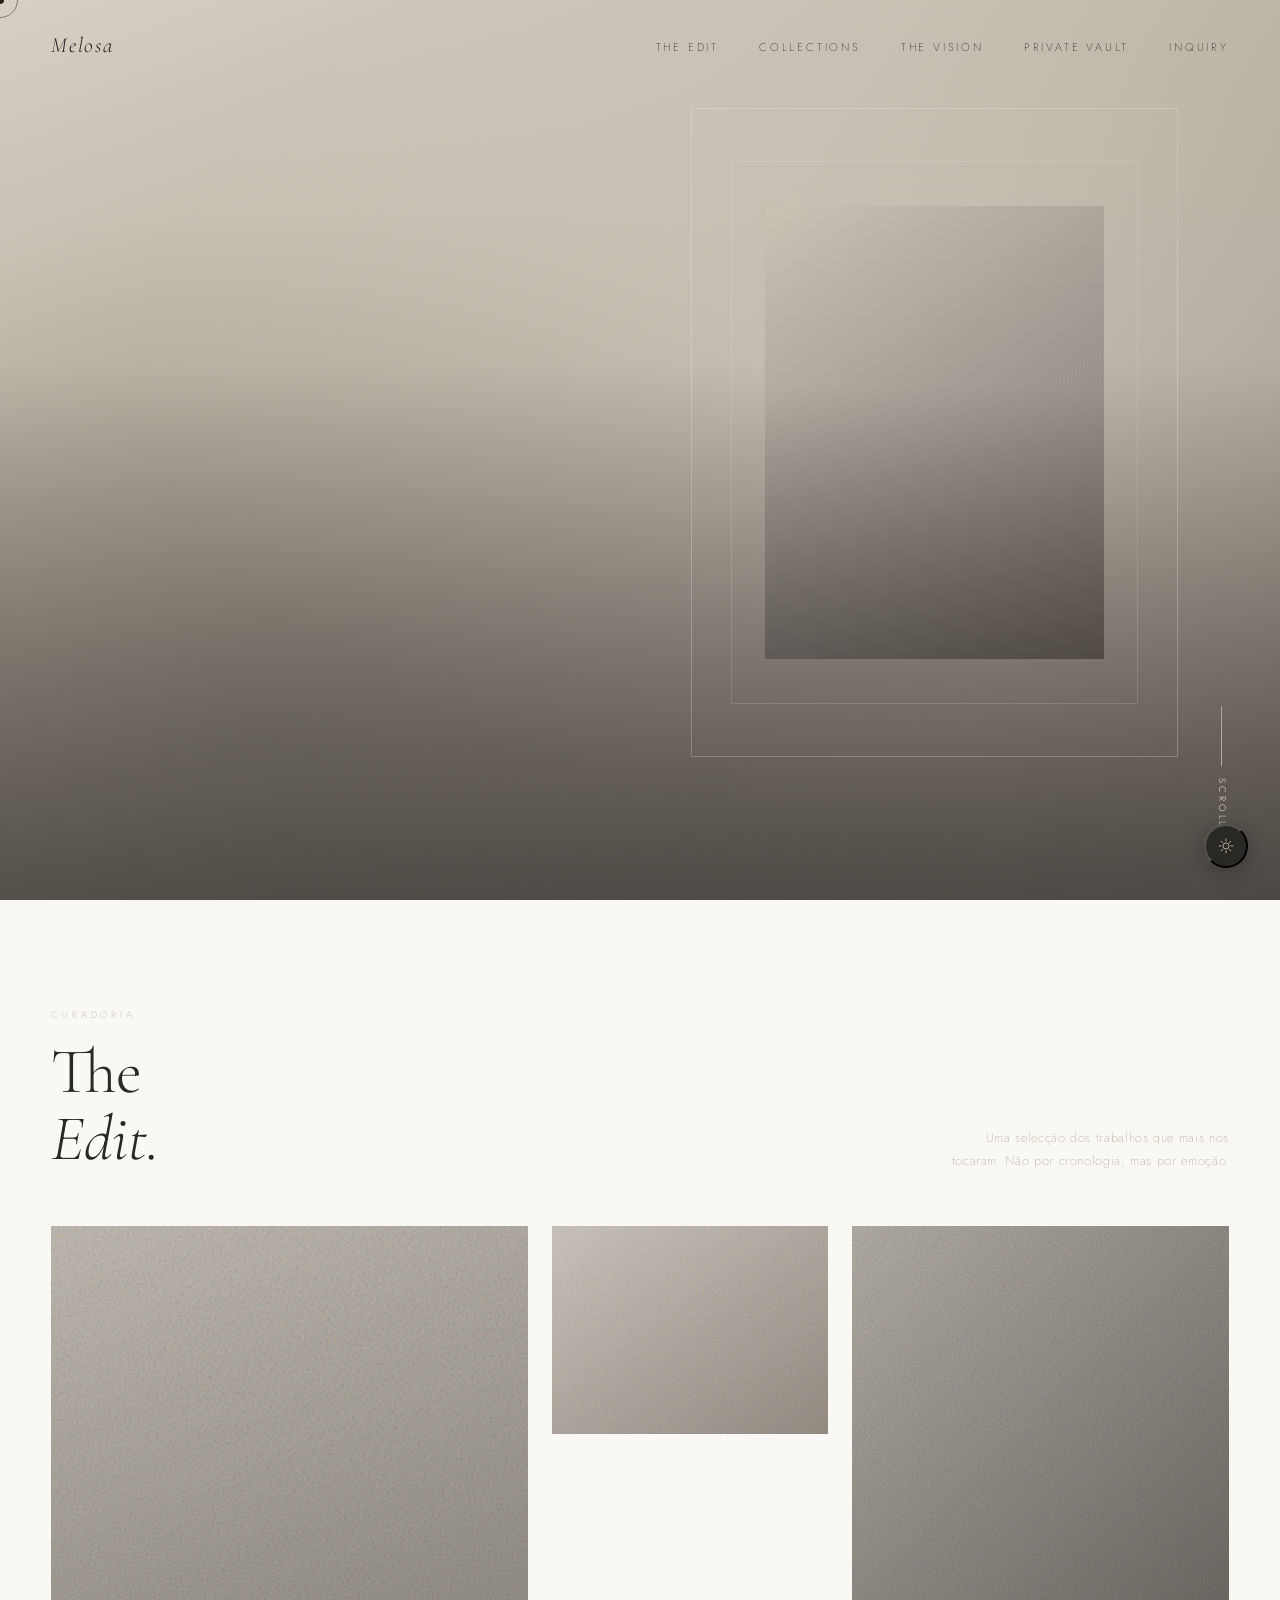
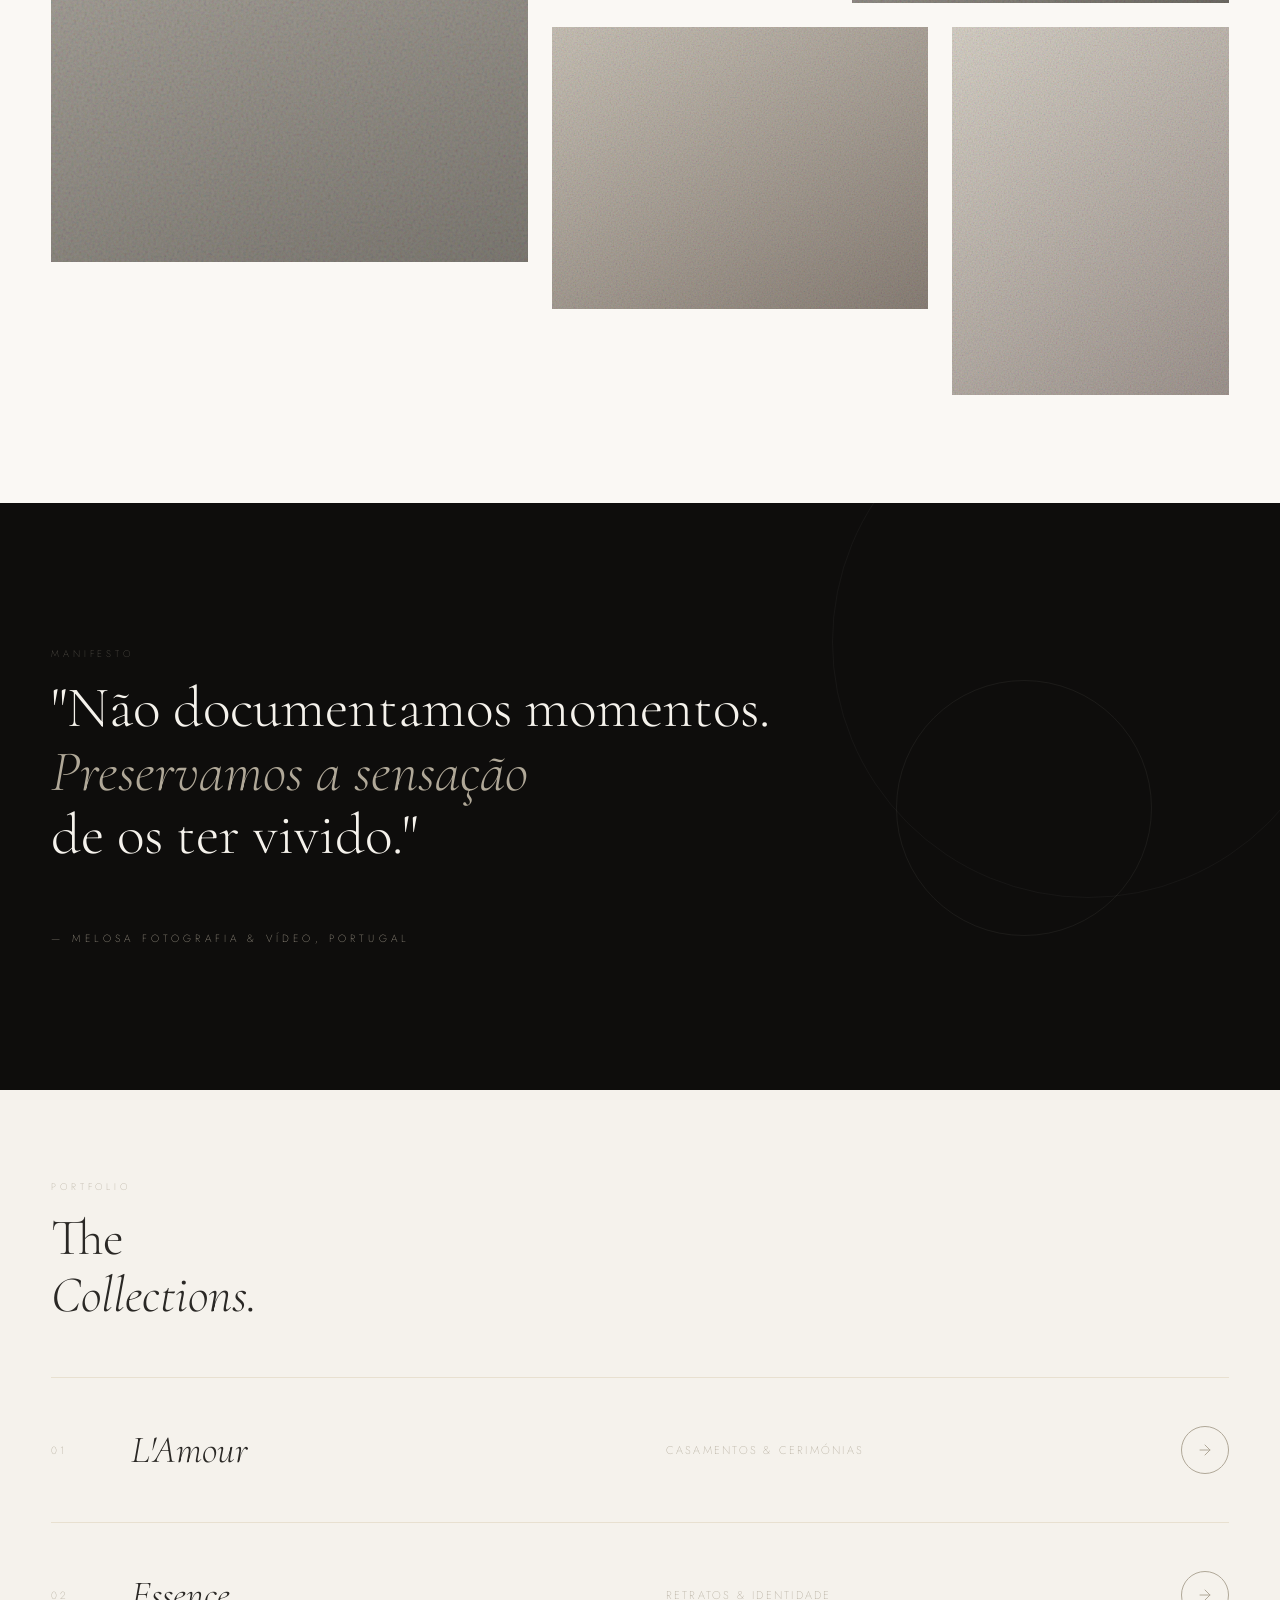
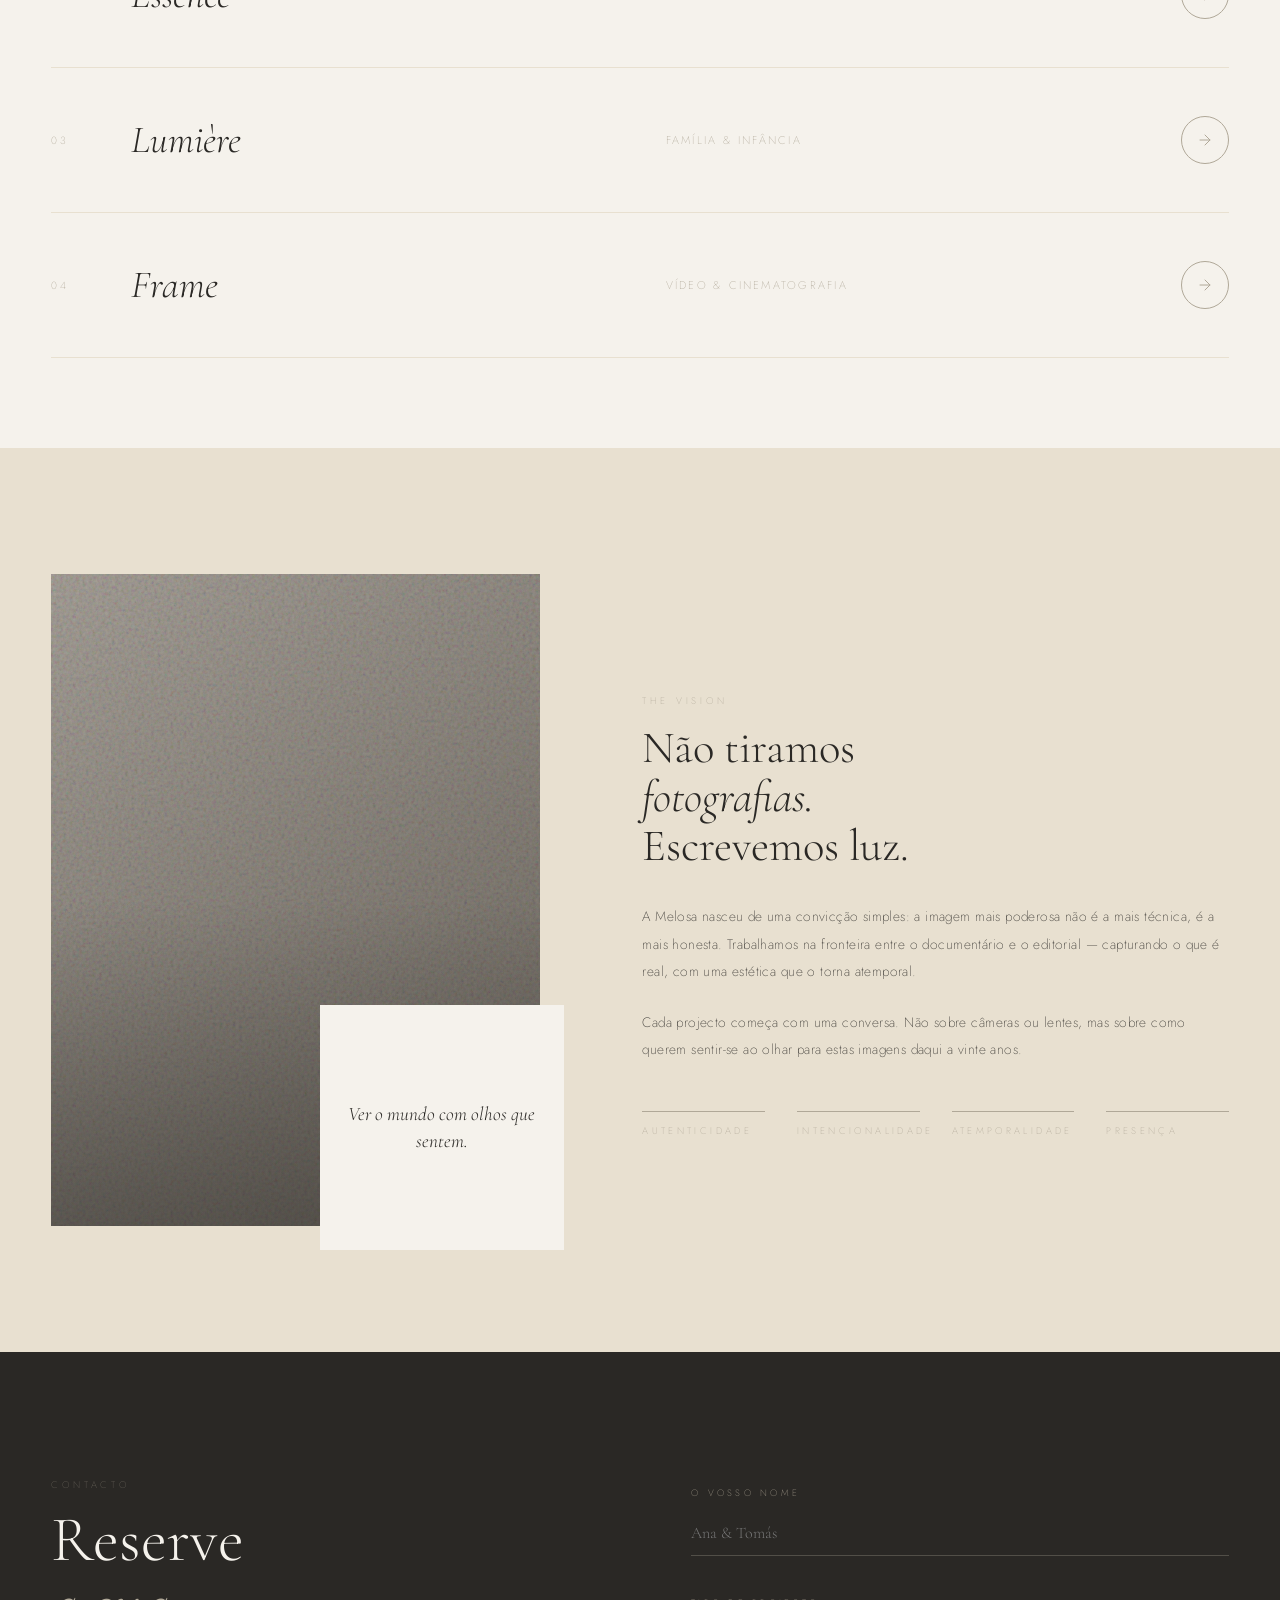
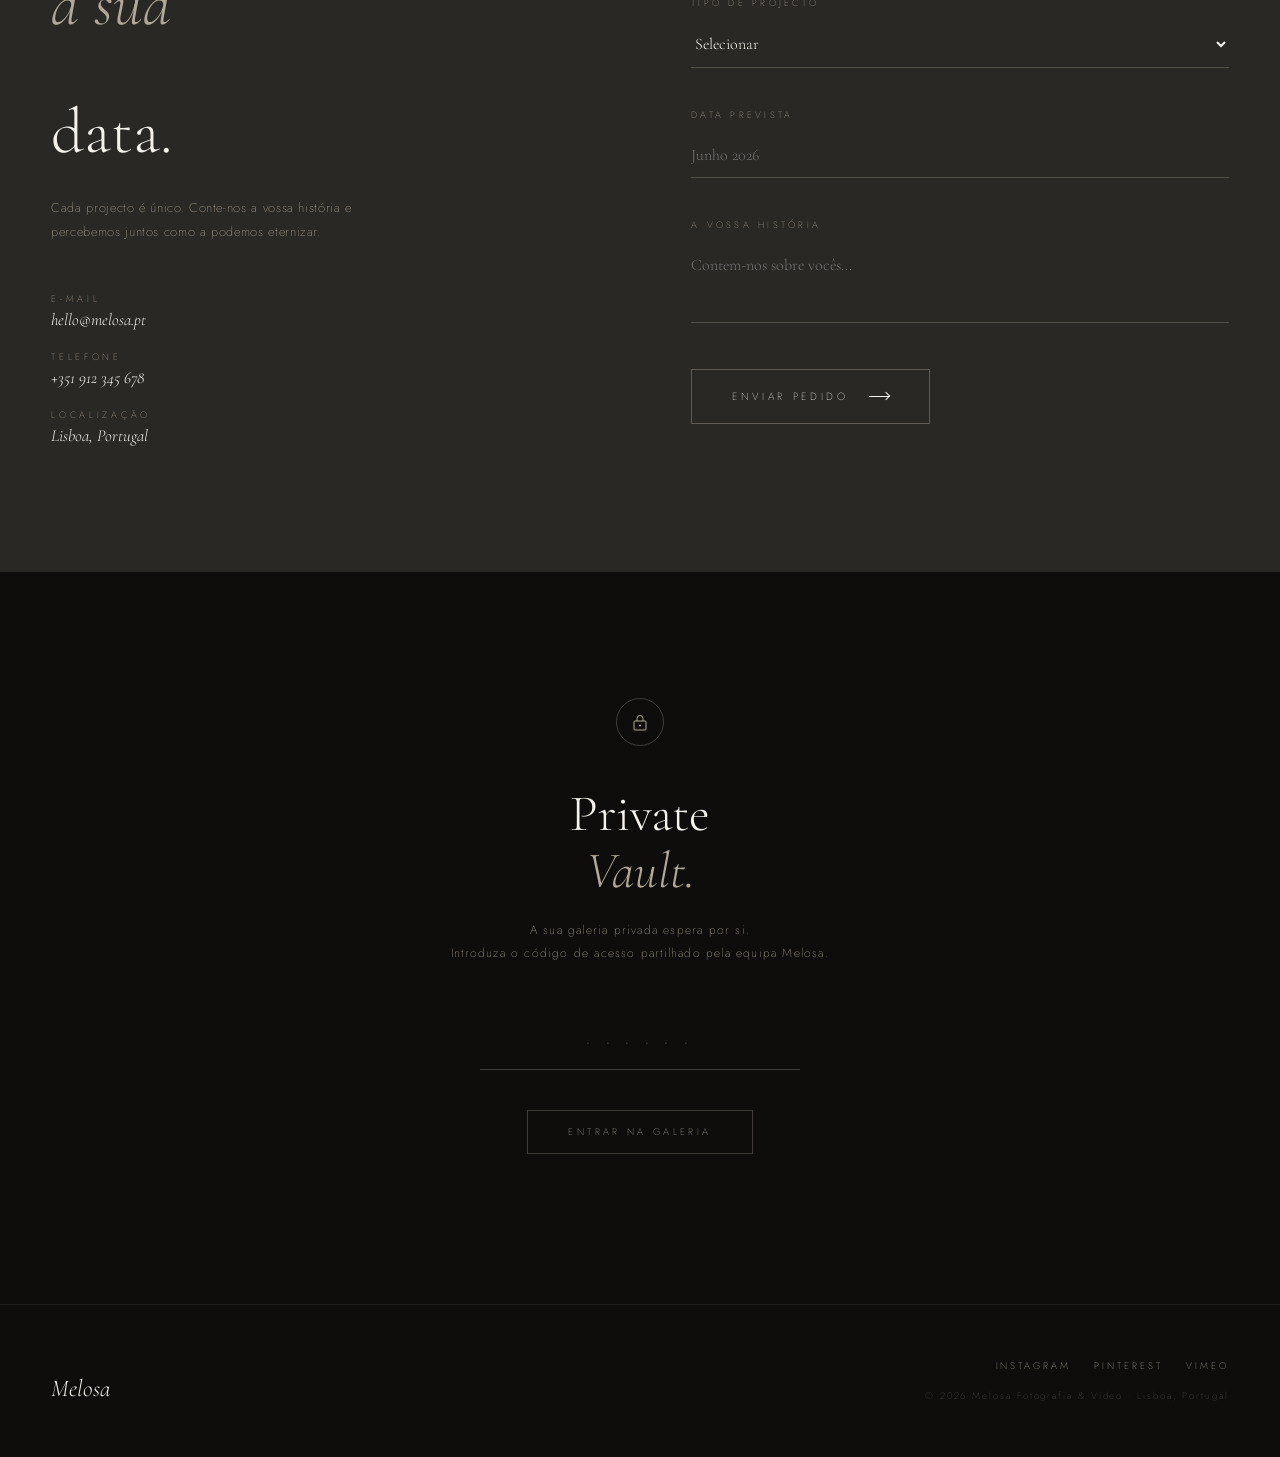
==== index.html @ 32e2341c "Add files via upload" ====
<!DOCTYPE html>
<html lang="pt">
<head>
<meta charset="UTF-8">
<meta name="viewport" content="width=device-width, initial-scale=1.0">
<title>Melosa — Fotografia & Vídeo</title>
<meta name="description" content="Melosa — Fotografia e vídeo de autor. Editorial, casamentos e retratos de luxo em Portugal.">
<link rel="preconnect" href="https://fonts.googleapis.com">
<link rel="preconnect" href="https://fonts.gstatic.com" crossorigin>
<link href="https://fonts.googleapis.com/css2?family=Cormorant+Garamond:ital,wght@0,300;0,400;1,300;1,400&family=Jost:wght@200;300;400&display=swap" rel="stylesheet">
<style>
  :root {
    --bone: #f5f2ec;
    --sand: #e8e0d0;
    --stone: #b0a898;
    --charcoal: #2a2825;
    --deep: #0e0d0c;
    --warm-white: #faf8f4;
    --serif: 'Cormorant Garamond', Georgia, serif;
    --sans: 'Jost', sans-serif;
    --transition: 0.85s cubic-bezier(0.16, 1, 0.3, 1);
  }

  *, *::before, *::after { box-sizing: border-box; margin: 0; padding: 0; }

  html { scroll-behavior: smooth; font-size: 16px; }

  body {
    background: var(--bone);
    color: var(--charcoal);
    font-family: var(--sans);
    font-weight: 300;
    overflow-x: hidden;
    cursor: none;
  }

  /* CUSTOM CURSOR */
  .cursor {
    width: 8px; height: 8px;
    background: var(--charcoal);
    border-radius: 50%;
    position: fixed; top: 0; left: 0;
    pointer-events: none; z-index: 9999;
    transform: translate(-50%, -50%);
    transition: transform 0.1s, width 0.4s, height 0.4s, background 0.3s;
    mix-blend-mode: multiply;
  }
  .cursor-ring {
    width: 36px; height: 36px;
    border: 1px solid var(--charcoal);
    border-radius: 50%;
    position: fixed; top: 0; left: 0;
    pointer-events: none; z-index: 9998;
    transform: translate(-50%, -50%);
    transition: transform 0.35s cubic-bezier(0.16,1,0.3,1), width 0.4s, height 0.4s, opacity 0.3s;
    opacity: 0.5;
  }
  .cursor.expanded { width: 16px; height: 16px; }
  .cursor-ring.expanded { width: 60px; height: 60px; opacity: 0.2; }

  /* NAV */
  nav {
    position: fixed; top: 0; left: 0; right: 0; z-index: 100;
    display: flex; justify-content: space-between; align-items: center;
    padding: 2rem 4vw;
    mix-blend-mode: multiply;
  }
  .nav-logo {
    font-family: var(--serif);
    font-size: 1.35rem;
    font-weight: 300;
    letter-spacing: 0.08em;
    color: var(--charcoal);
    text-decoration: none;
  }
  .nav-logo span { font-style: italic; }
  .nav-links {
    display: flex; gap: 2.5rem; list-style: none;
  }
  .nav-links a {
    font-family: var(--sans);
    font-size: 0.7rem;
    font-weight: 200;
    letter-spacing: 0.25em;
    text-transform: uppercase;
    color: var(--charcoal);
    text-decoration: none;
    position: relative;
    transition: opacity 0.3s;
  }
  .nav-links a::after {
    content: '';
    position: absolute; bottom: -3px; left: 0;
    width: 0; height: 1px;
    background: var(--charcoal);
    transition: width 0.4s var(--transition);
  }
  .nav-links a:hover::after { width: 100%; }
  .nav-hamburger {
    display: none; flex-direction: column; gap: 5px; cursor: none; background: none; border: none;
  }
  .nav-hamburger span { display: block; width: 24px; height: 1px; background: var(--charcoal); transition: 0.3s; }

  /* HERO */
  #home {
    height: 100vh; width: 100%;
    display: flex; align-items: flex-end;
    padding: 0 4vw 8vh;
    position: relative; overflow: hidden;
  }
  .hero-bg {
    position: absolute; inset: 0;
    background: linear-gradient(160deg, #d6cfc4 0%, #b8b0a2 40%, #8a8278 100%);
    z-index: 0;
  }
  .hero-bg::before {
    content: '';
    position: absolute; inset: 0;
    background-image:
      radial-gradient(ellipse at 70% 40%, rgba(245,242,236,0.3) 0%, transparent 60%),
      radial-gradient(ellipse at 20% 80%, rgba(42,40,37,0.15) 0%, transparent 50%);
  }
  .hero-overlay {
    position: absolute; inset: 0;
    background: linear-gradient(to top, rgba(14,13,12,0.5) 0%, transparent 60%);
    z-index: 1;
  }
  /* Geometric art element */
  .hero-art {
    position: absolute;
    top: 12%; right: 8%;
    width: 38vw; max-width: 520px;
    aspect-ratio: 3/4;
    border: 1px solid rgba(245,242,236,0.25);
    z-index: 1;
  }
  .hero-art::before {
    content: '';
    position: absolute;
    top: 8%; left: 8%; right: 8%; bottom: 8%;
    border: 1px solid rgba(245,242,236,0.15);
  }
  .hero-art-inner {
    position: absolute;
    inset: 15%;
    background: linear-gradient(145deg, #c9c1b4 0%, #a09890 50%, #7a7268 100%);
    overflow: hidden;
  }
  .hero-art-inner::after {
    content: '';
    position: absolute; inset: 0;
    background: linear-gradient(to bottom, transparent 40%, rgba(14,13,12,0.4) 100%);
  }
  /* Simulated photo texture */
  .hero-photo-sim {
    position: absolute; inset: 0;
    background-image:
      repeating-linear-gradient(0deg, transparent, transparent 2px, rgba(255,255,255,0.02) 2px, rgba(255,255,255,0.02) 4px),
      repeating-linear-gradient(90deg, transparent, transparent 2px, rgba(255,255,255,0.01) 2px, rgba(255,255,255,0.01) 4px);
    mix-blend-mode: overlay;
  }
  .hero-content {
    position: relative; z-index: 2;
    max-width: 55%;
  }
  .hero-eyebrow {
    font-family: var(--sans);
    font-size: 0.65rem;
    font-weight: 200;
    letter-spacing: 0.35em;
    text-transform: uppercase;
    color: var(--sand);
    margin-bottom: 1.5rem;
    opacity: 0;
    animation: fadeUp 1.2s var(--transition) 0.3s forwards;
  }
  .hero-title {
    font-family: var(--serif);
    font-size: clamp(3.5rem, 7vw, 8rem);
    font-weight: 300;
    line-height: 0.95;
    color: var(--bone);
    margin-bottom: 2rem;
    opacity: 0;
    animation: fadeUp 1.4s var(--transition) 0.5s forwards;
  }
  .hero-title em { font-style: italic; display: block; }
  .hero-sub {
    font-family: var(--sans);
    font-size: 0.75rem;
    font-weight: 200;
    letter-spacing: 0.2em;
    color: var(--stone);
    text-transform: uppercase;
    opacity: 0;
    animation: fadeUp 1.2s var(--transition) 0.8s forwards;
  }
  .hero-scroll {
    position: absolute; bottom: 8vh; right: 4vw; z-index: 2;
    display: flex; flex-direction: column; align-items: center; gap: 0.75rem;
    opacity: 0; animation: fadeIn 1s ease 1.5s forwards;
  }
  .hero-scroll span {
    font-family: var(--sans); font-size: 0.6rem;
    letter-spacing: 0.3em; text-transform: uppercase;
    color: var(--sand); writing-mode: vertical-rl;
  }
  .scroll-line {
    width: 1px; height: 60px; background: var(--stone);
    animation: scrollLine 2s ease-in-out infinite;
  }
  @keyframes scrollLine {
    0%,100%{transform:scaleY(1);transform-origin:top}
    50%{transform:scaleY(0.3);transform-origin:top}
  }

  /* SECTION COMMONS */
  section { padding: 10vh 4vw; }
  .section-label {
    font-family: var(--sans); font-size: 0.6rem;
    font-weight: 200; letter-spacing: 0.4em;
    text-transform: uppercase; color: var(--stone);
    margin-bottom: 1rem;
  }

  /* THE EDIT */
  #edit { background: var(--warm-white); padding: 12vh 4vw; }
  .edit-header {
    display: flex; justify-content: space-between; align-items: flex-end;
    margin-bottom: 6vh;
  }
  .edit-title {
    font-family: var(--serif); font-size: clamp(2.5rem, 5vw, 5rem);
    font-weight: 300; line-height: 1.05; color: var(--charcoal);
  }
  .edit-title em { font-style: italic; }
  .edit-desc {
    max-width: 280px;
    font-size: 0.8rem; line-height: 1.8; color: var(--stone);
    text-align: right; font-weight: 200; letter-spacing: 0.05em;
  }
  .edit-grid {
    display: grid;
    grid-template-columns: repeat(12, 1fr);
    grid-template-rows: auto;
    gap: 1.5rem;
  }
  .edit-item {
    position: relative; overflow: hidden;
    background: var(--sand);
  }
  .edit-item:nth-child(1) { grid-column: 1/6; grid-row: 1/3; aspect-ratio: 3/4; }
  .edit-item:nth-child(2) { grid-column: 6/9; grid-row: 1/2; aspect-ratio: 4/3; }
  .edit-item:nth-child(3) { grid-column: 9/13; grid-row: 1/2; aspect-ratio: 1/1; }
  .edit-item:nth-child(4) { grid-column: 6/10; grid-row: 2/3; aspect-ratio: 4/3; }
  .edit-item:nth-child(5) { grid-column: 10/13; grid-row: 2/3; aspect-ratio: 3/4; }

  .edit-item-inner {
    position: absolute; inset: 0;
    transition: transform 0.9s var(--transition);
  }
  .edit-item:hover .edit-item-inner { transform: scale(1.04); }
  .edit-item-bg {
    position: absolute; inset: 0;
  }
  .edit-item:nth-child(1) .edit-item-bg { background: linear-gradient(160deg, #c4beb5 0%, #7e7a73 100%); }
  .edit-item:nth-child(2) .edit-item-bg { background: linear-gradient(145deg, #d1cbc2 0%, #9a9188 100%); }
  .edit-item:nth-child(3) .edit-item-bg { background: linear-gradient(135deg, #b5b0a8 0%, #6e6b64 100%); }
  .edit-item:nth-child(4) .edit-item-bg { background: linear-gradient(150deg, #cac3b8 0%, #8b8178 100%); }
  .edit-item:nth-child(5) .edit-item-bg { background: linear-gradient(140deg, #d8d2c8 0%, #a09690 100%); }
  .edit-item-grain {
    position: absolute; inset: 0; opacity: 0.4;
    background-image: url("data:image/svg+xml,%3Csvg viewBox='0 0 200 200' xmlns='http://www.w3.org/2000/svg'%3E%3Cfilter id='n'%3E%3CfeTurbulence type='fractalNoise' baseFrequency='0.9' numOctaves='4' stitchTiles='stitch'/%3E%3C/filter%3E%3Crect width='100%25' height='100%25' filter='url(%23n)' opacity='1'/%3E%3C/svg%3E");
    mix-blend-mode: multiply;
  }
  .edit-item-overlay {
    position: absolute; inset: 0;
    background: linear-gradient(to top, rgba(14,13,12,0.5) 0%, transparent 50%);
    opacity: 0; transition: opacity 0.5s;
  }
  .edit-item:hover .edit-item-overlay { opacity: 1; }
  .edit-item-info {
    position: absolute; bottom: 1.5rem; left: 1.5rem; right: 1.5rem;
    opacity: 0; transform: translateY(10px);
    transition: opacity 0.4s, transform 0.5s var(--transition);
  }
  .edit-item:hover .edit-item-info { opacity: 1; transform: translateY(0); }
  .edit-item-info h3 {
    font-family: var(--serif); font-style: italic; font-weight: 300;
    font-size: 1.3rem; color: var(--bone); line-height: 1.2;
  }
  .edit-item-info span {
    font-family: var(--sans); font-size: 0.6rem; font-weight: 200;
    letter-spacing: 0.3em; text-transform: uppercase; color: var(--stone);
  }

  /* MANIFESTO */
  #manifesto {
    background: var(--deep);
    padding: 16vh 4vw;
    position: relative; overflow: hidden;
  }
  .manifesto-deco {
    position: absolute; top: -20%; right: -5%;
    width: 40vw; height: 40vw;
    border-radius: 50%;
    border: 1px solid rgba(245,242,236,0.04);
    pointer-events: none;
  }
  .manifesto-deco:nth-child(2) {
    top: 30%; right: 10%;
    width: 20vw; height: 20vw;
    border-color: rgba(245,242,236,0.06);
  }
  .manifesto-inner { position: relative; z-index: 1; max-width: 960px; }
  .manifesto-quote {
    font-family: var(--serif);
    font-size: clamp(2rem, 4.5vw, 5.5rem);
    font-weight: 300; line-height: 1.1;
    color: var(--bone);
    margin-bottom: 4rem;
  }
  .manifesto-quote em { font-style: italic; color: var(--stone); }
  .manifesto-sig {
    font-family: var(--sans); font-size: 0.65rem;
    font-weight: 200; letter-spacing: 0.4em;
    text-transform: uppercase; color: var(--stone);
  }

  /* COLLECTIONS */
  #portfolio { background: var(--bone); }
  .collections-header { margin-bottom: 6vh; }
  .collections-title {
    font-family: var(--serif); font-size: clamp(2rem, 4vw, 4.5rem);
    font-weight: 300; color: var(--charcoal); line-height: 1.1;
  }
  .collections-title em { font-style: italic; }
  .collections-list {
    display: flex; flex-direction: column; gap: 0;
  }
  .collection-item {
    display: grid; grid-template-columns: 1fr 1fr;
    border-top: 1px solid var(--sand);
    padding: 3rem 0;
    gap: 4vw; align-items: center;
    cursor: none;
    transition: background 0.3s;
  }
  .collection-item:last-child { border-bottom: 1px solid var(--sand); }
  .collection-item:hover { background: rgba(232,224,208,0.3); margin: 0 -4vw; padding-left: 4vw; padding-right: 4vw; }
  .collection-left { display: flex; align-items: center; gap: 3rem; }
  .collection-num {
    font-family: var(--sans); font-size: 0.65rem; font-weight: 200;
    letter-spacing: 0.3em; color: var(--stone);
    min-width: 2rem;
  }
  .collection-name {
    font-family: var(--serif); font-size: clamp(1.8rem, 3vw, 3.5rem);
    font-weight: 300; line-height: 1; color: var(--charcoal);
  }
  .collection-name em { font-style: italic; }
  .collection-right {
    display: flex; justify-content: space-between; align-items: center;
  }
  .collection-sub {
    font-family: var(--sans); font-size: 0.7rem; font-weight: 200;
    letter-spacing: 0.2em; text-transform: uppercase; color: var(--stone);
  }
  .collection-arrow {
    width: 48px; height: 48px;
    border: 1px solid var(--stone); border-radius: 50%;
    display: flex; align-items: center; justify-content: center;
    transition: all 0.4s var(--transition);
    flex-shrink: 0;
  }
  .collection-item:hover .collection-arrow {
    background: var(--charcoal); border-color: var(--charcoal);
  }
  .collection-arrow svg path { transition: stroke 0.3s; }
  .collection-item:hover .collection-arrow svg path { stroke: var(--bone); }

  /* ABOUT */
  #about { background: var(--sand); padding: 14vh 4vw; }
  .about-grid {
    display: grid; grid-template-columns: 1fr 1.2fr;
    gap: 8vw; align-items: center;
  }
  .about-visual {
    position: relative;
  }
  .about-photo {
    aspect-ratio: 3/4;
    background: linear-gradient(145deg, #a8a29a 0%, #6e6860 100%);
    position: relative; overflow: hidden;
  }
  .about-photo-grain {
    position: absolute; inset: 0; opacity: 0.5;
    background-image: url("data:image/svg+xml,%3Csvg viewBox='0 0 200 200' xmlns='http://www.w3.org/2000/svg'%3E%3Cfilter id='n'%3E%3CfeTurbulence type='fractalNoise' baseFrequency='0.75' numOctaves='4' stitchTiles='stitch'/%3E%3C/filter%3E%3Crect width='100%25' height='100%25' filter='url(%23n)' opacity='1'/%3E%3C/svg%3E");
    mix-blend-mode: multiply;
  }
  .about-photo::after {
    content: ''; position: absolute; inset: 0;
    background: linear-gradient(to bottom, transparent 50%, rgba(42,40,37,0.4) 100%);
  }
  .about-photo-label {
    position: absolute; bottom: -1.5rem; right: -1.5rem;
    width: 50%; aspect-ratio: 1/1;
    background: var(--bone);
    display: flex; align-items: center; justify-content: center;
    padding: 1.5rem;
    z-index: 1;
  }
  .about-photo-label p {
    font-family: var(--serif); font-size: 1.2rem; font-style: italic;
    font-weight: 300; color: var(--charcoal); line-height: 1.4;
    text-align: center;
  }
  .about-content { padding-top: 2rem; }
  .about-heading {
    font-family: var(--serif); font-size: clamp(2rem, 3.5vw, 4rem);
    font-weight: 300; line-height: 1.1; color: var(--charcoal);
    margin-bottom: 2rem;
  }
  .about-heading em { font-style: italic; }
  .about-text {
    font-size: 0.85rem; line-height: 2; color: var(--charcoal);
    font-weight: 200; letter-spacing: 0.03em; margin-bottom: 1.5rem;
    opacity: 0.8;
  }
  .about-values {
    display: flex; gap: 2rem; margin-top: 3rem;
    flex-wrap: wrap;
  }
  .about-value {
    font-family: var(--sans); font-size: 0.6rem; font-weight: 200;
    letter-spacing: 0.35em; text-transform: uppercase; color: var(--stone);
    border-top: 1px solid var(--stone); padding-top: 0.75rem;
    flex: 1; min-width: 80px;
  }

  /* CONTACT */
  #contact { background: var(--charcoal); padding: 14vh 4vw; }
  .contact-inner {
    display: grid; grid-template-columns: 1fr 1fr;
    gap: 8vw; align-items: start;
  }
  .contact-left {}
  .contact-title {
    font-family: var(--serif); font-size: clamp(2.5rem, 5vw, 6rem);
    font-weight: 300; line-height: 1; color: var(--bone); margin-bottom: 2rem;
  }
  .contact-title em { font-style: italic; display: block; color: var(--stone); }
  .contact-desc {
    font-family: var(--sans); font-size: 0.8rem; font-weight: 200;
    letter-spacing: 0.05em; line-height: 1.9; color: var(--stone);
    max-width: 360px; margin-bottom: 3rem;
  }
  .contact-info { display: flex; flex-direction: column; gap: 1.25rem; }
  .contact-info-item {
    display: flex; flex-direction: column; gap: 0.25rem;
  }
  .contact-info-label {
    font-size: 0.58rem; letter-spacing: 0.4em; text-transform: uppercase;
    color: var(--stone); font-weight: 200;
  }
  .contact-info-val {
    font-family: var(--serif); font-size: 1.05rem; font-weight: 300;
    color: var(--bone); font-style: italic;
  }
  .contact-form { padding-top: 0.5rem; }
  .form-field {
    margin-bottom: 2.5rem; position: relative;
  }
  .form-field label {
    display: block; font-family: var(--sans);
    font-size: 0.58rem; font-weight: 200; letter-spacing: 0.35em;
    text-transform: uppercase; color: var(--stone); margin-bottom: 0.75rem;
  }
  .form-field input,
  .form-field textarea,
  .form-field select {
    width: 100%; background: transparent;
    border: none; border-bottom: 1px solid rgba(176,168,152,0.3);
    padding: 0.75rem 0; font-family: var(--serif); font-size: 1rem;
    font-weight: 300; color: var(--bone); outline: none;
    transition: border-color 0.3s; cursor: none;
  }
  .form-field input:focus,
  .form-field textarea:focus,
  .form-field select:focus { border-bottom-color: var(--stone); }
  .form-field textarea { resize: none; height: 80px; }
  .form-field select option { background: var(--charcoal); }
  .form-submit {
    display: inline-flex; align-items: center; gap: 1.25rem;
    background: none; border: 1px solid rgba(176,168,152,0.4);
    padding: 1.2rem 2.5rem; color: var(--bone);
    font-family: var(--sans); font-size: 0.65rem; font-weight: 200;
    letter-spacing: 0.35em; text-transform: uppercase;
    cursor: none; transition: all 0.4s var(--transition);
  }
  .form-submit:hover {
    background: var(--bone); color: var(--charcoal);
    border-color: var(--bone);
  }
  .form-submit-arrow {
    width: 20px; height: 1px; background: currentColor;
    position: relative; transition: width 0.3s;
  }
  .form-submit-arrow::after {
    content: ''; position: absolute; right: 0; top: -3px;
    width: 6px; height: 6px; border-right: 1px solid currentColor;
    border-top: 1px solid currentColor; transform: rotate(45deg);
  }
  .form-submit:hover .form-submit-arrow { width: 32px; }

  /* VAULT / PRIVATE */
  #vault { background: var(--deep); padding: 14vh 4vw; text-align: center; }
  .vault-inner { max-width: 480px; margin: 0 auto; }
  .vault-icon {
    width: 48px; height: 48px;
    border: 1px solid rgba(176,168,152,0.3); border-radius: 50%;
    display: flex; align-items: center; justify-content: center;
    margin: 0 auto 2.5rem;
  }
  .vault-title {
    font-family: var(--serif); font-size: clamp(2rem, 4vw, 3.5rem);
    font-weight: 300; color: var(--bone); margin-bottom: 1.25rem; line-height: 1.1;
  }
  .vault-title em { font-style: italic; color: var(--stone); }
  .vault-desc {
    font-family: var(--sans); font-size: 0.75rem; font-weight: 200;
    letter-spacing: 0.1em; line-height: 1.9; color: var(--stone);
    margin-bottom: 3rem;
  }
  .vault-form { display: flex; flex-direction: column; gap: 0; align-items: center; }
  .vault-input {
    width: 100%; max-width: 320px; background: transparent;
    border: none; border-bottom: 1px solid rgba(176,168,152,0.3);
    padding: 1rem 0; text-align: center;
    font-family: var(--serif); font-size: 1.2rem; font-weight: 300;
    letter-spacing: 0.3em; color: var(--bone); outline: none;
    margin-bottom: 2.5rem; cursor: none;
    transition: border-color 0.3s;
  }
  .vault-input:focus { border-bottom-color: var(--stone); }
  .vault-input::placeholder { color: rgba(176,168,152,0.4); font-style: italic; }
  .vault-btn {
    background: none; border: 1px solid rgba(176,168,152,0.3);
    padding: 0.9rem 2.5rem; color: var(--stone);
    font-family: var(--sans); font-size: 0.6rem; font-weight: 200;
    letter-spacing: 0.35em; text-transform: uppercase;
    cursor: none; transition: all 0.4s var(--transition);
  }
  .vault-btn:hover { border-color: var(--stone); color: var(--bone); }

  /* GALLERY OVERLAY */
  .gallery-overlay {
    position: fixed; inset: 0; z-index: 500;
    background: var(--deep);
    display: none; opacity: 0;
    transition: opacity 0.6s;
  }
  .gallery-overlay.active { display: flex; flex-direction: column; }
  .gallery-overlay.visible { opacity: 1; }
  .gallery-nav {
    display: flex; justify-content: space-between; align-items: center;
    padding: 1.5rem 3vw;
    border-bottom: 1px solid rgba(176,168,152,0.1);
    flex-shrink: 0;
  }
  .gallery-nav-left {
    font-family: var(--serif); font-style: italic; font-size: 1.1rem;
    font-weight: 300; color: var(--bone);
  }
  .gallery-nav-right { display: flex; gap: 1.5rem; align-items: center; }
  .gallery-nav-btn {
    background: none; border: none; cursor: none;
    font-family: var(--sans); font-size: 0.6rem; font-weight: 200;
    letter-spacing: 0.3em; text-transform: uppercase;
    color: var(--stone); padding: 0.5rem 0;
    transition: color 0.3s;
  }
  .gallery-nav-btn:hover { color: var(--bone); }
  .gallery-close {
    width: 32px; height: 32px; position: relative; cursor: none;
    background: none; border: none;
  }
  .gallery-close::before, .gallery-close::after {
    content: ''; position: absolute; top: 50%; left: 50%;
    width: 20px; height: 1px; background: var(--stone);
    transform-origin: center;
  }
  .gallery-close::before { transform: translate(-50%,-50%) rotate(45deg); }
  .gallery-close::after { transform: translate(-50%,-50%) rotate(-45deg); }
  .gallery-close:hover::before, .gallery-close:hover::after { background: var(--bone); }
  .gallery-grid {
    flex: 1; overflow-y: auto; padding: 3rem 3vw;
    display: grid; grid-template-columns: repeat(auto-fill, minmax(280px, 1fr));
    gap: 1rem; align-content: start;
  }
  .gallery-grid::-webkit-scrollbar { width: 2px; }
  .gallery-grid::-webkit-scrollbar-thumb { background: var(--stone); }
  .gallery-photo {
    position: relative; overflow: hidden; cursor: none;
  }
  .gallery-photo:nth-child(3n+1) { aspect-ratio: 3/4; }
  .gallery-photo:nth-child(3n+2) { aspect-ratio: 1/1; }
  .gallery-photo:nth-child(3n) { aspect-ratio: 4/3; }
  .gallery-photo-bg {
    position: absolute; inset: 0; transition: transform 0.6s var(--transition);
  }
  .gallery-photo:hover .gallery-photo-bg { transform: scale(1.05); }
  .gallery-fav {
    position: absolute; top: 1rem; right: 1rem;
    width: 28px; height: 28px; background: rgba(14,13,12,0.5);
    border-radius: 50%; display: flex; align-items: center; justify-content: center;
    cursor: none; opacity: 0; transition: opacity 0.3s;
    backdrop-filter: blur(4px);
  }
  .gallery-photo:hover .gallery-fav { opacity: 1; }
  .gallery-fav.active { opacity: 1; background: rgba(245,242,236,0.9); }
  .gallery-fav svg { width: 12px; height: 12px; }
  .gallery-fav.active svg circle { fill: var(--charcoal); }

  /* FOOTER */
  footer {
    background: var(--deep); padding: 6vh 4vw;
    display: flex; justify-content: space-between; align-items: flex-end;
    border-top: 1px solid rgba(176,168,152,0.1);
  }
  .footer-logo {
    font-family: var(--serif); font-size: 1.5rem; font-weight: 300;
    color: var(--bone); text-decoration: none;
  }
  .footer-logo em { font-style: italic; }
  .footer-right { text-align: right; }
  .footer-social { display: flex; gap: 1.5rem; justify-content: flex-end; margin-bottom: 1rem; }
  .footer-social a {
    font-family: var(--sans); font-size: 0.6rem; font-weight: 200;
    letter-spacing: 0.3em; text-transform: uppercase; color: var(--stone);
    text-decoration: none; transition: color 0.3s;
  }
  .footer-social a:hover { color: var(--bone); }
  .footer-copy {
    font-family: var(--sans); font-size: 0.6rem; font-weight: 200;
    letter-spacing: 0.2em; color: rgba(176,168,152,0.4);
  }

  /* MOBILE NAV OVERLAY */
  .mobile-nav {
    position: fixed; inset: 0; z-index: 200;
    background: var(--deep); display: flex; align-items: center; justify-content: center;
    opacity: 0; pointer-events: none; transition: opacity 0.4s;
  }
  .mobile-nav.open { opacity: 1; pointer-events: all; }
  .mobile-nav ul { list-style: none; text-align: center; }
  .mobile-nav li { margin: 2rem 0; }
  .mobile-nav a {
    font-family: var(--serif); font-size: 2.5rem; font-weight: 300;
    font-style: italic; color: var(--bone); text-decoration: none;
    letter-spacing: 0.05em;
  }
  .mobile-nav-close {
    position: absolute; top: 2rem; right: 4vw;
    background: none; border: none; cursor: none;
    width: 40px; height: 40px; position: absolute; top: 1.5rem; right: 4vw;
  }
  .mobile-nav-close::before,.mobile-nav-close::after {
    content: ''; position: absolute; top: 50%; left: 50%;
    width: 24px; height: 1px; background: var(--stone);
  }
  .mobile-nav-close::before { transform: translate(-50%,-50%) rotate(45deg); }
  .mobile-nav-close::after { transform: translate(-50%,-50%) rotate(-45deg); }

  /* BACKOFFICE TOGGLE */
  .admin-toggle {
    position: fixed; bottom: 2rem; right: 2rem; z-index: 150;
    width: 44px; height: 44px;
    background: var(--charcoal); border-radius: 50%;
    display: flex; align-items: center; justify-content: center;
    cursor: none; box-shadow: 0 4px 20px rgba(14,13,12,0.3);
    transition: transform 0.3s var(--transition);
  }
  .admin-toggle:hover { transform: scale(1.1); }
  .admin-toggle svg { width: 16px; height: 16px; }
  .admin-panel {
    position: fixed; bottom: 6rem; right: 2rem; z-index: 150;
    width: 280px; background: var(--charcoal);
    border: 1px solid rgba(176,168,152,0.15);
    padding: 1.5rem;
    opacity: 0; transform: translateY(10px) scale(0.97);
    pointer-events: none; transition: all 0.4s var(--transition);
    transform-origin: bottom right;
  }
  .admin-panel.open {
    opacity: 1; transform: translateY(0) scale(1); pointer-events: all;
  }
  .admin-panel h4 {
    font-family: var(--sans); font-size: 0.6rem; font-weight: 200;
    letter-spacing: 0.35em; text-transform: uppercase; color: var(--stone);
    margin-bottom: 1.25rem;
  }
  .admin-gallery-item {
    display: flex; justify-content: space-between; align-items: center;
    padding: 0.75rem 0; border-bottom: 1px solid rgba(176,168,152,0.1);
  }
  .admin-gallery-item:last-of-type { border: none; }
  .admin-gallery-name {
    font-family: var(--serif); font-style: italic; font-size: 0.9rem;
    color: var(--bone); font-weight: 300;
  }
  .admin-gallery-code {
    font-family: var(--sans); font-size: 0.65rem; font-weight: 200;
    letter-spacing: 0.2em; color: var(--stone); cursor: none;
    padding: 0.3rem 0.6rem; border: 1px solid rgba(176,168,152,0.2);
    transition: all 0.3s;
  }
  .admin-gallery-code:hover { background: rgba(176,168,152,0.1); color: var(--bone); }

  /* ANIMATIONS */
  @keyframes fadeUp {
    from { opacity: 0; transform: translateY(30px); }
    to { opacity: 1; transform: translateY(0); }
  }
  @keyframes fadeIn {
    from { opacity: 0; } to { opacity: 1; }
  }
  .reveal {
    opacity: 0; transform: translateY(40px);
    transition: opacity 1s var(--transition), transform 1s var(--transition);
  }
  .reveal.visible { opacity: 1; transform: translateY(0); }
  .reveal-delay-1 { transition-delay: 0.15s; }
  .reveal-delay-2 { transition-delay: 0.3s; }
  .reveal-delay-3 { transition-delay: 0.45s; }

  /* RESPONSIVE */
  @media (max-width: 768px) {
    .nav-links { display: none; }
    .nav-hamburger { display: flex; }
    .hero-content { max-width: 90%; }
    .hero-art { width: 55vw; top: 10%; right: 3%; opacity: 0.4; }
    .edit-grid {
      grid-template-columns: 1fr 1fr;
    }
    .edit-item:nth-child(1) { grid-column: 1/3; grid-row: 1/2; aspect-ratio: 4/3; }
    .edit-item:nth-child(2) { grid-column: 1/2; grid-row: 2/3; aspect-ratio: 3/4; }
    .edit-item:nth-child(3) { grid-column: 2/3; grid-row: 2/3; aspect-ratio: 3/4; }
    .edit-item:nth-child(4) { grid-column: 1/3; grid-row: 3/4; aspect-ratio: 16/9; }
    .edit-item:nth-child(5) { display: none; }
    .edit-header { flex-direction: column; align-items: flex-start; gap: 1rem; }
    .edit-desc { text-align: left; max-width: 100%; }
    .collection-item { grid-template-columns: 1fr; gap: 1rem; }
    .collection-right { justify-content: space-between; }
    .about-grid { grid-template-columns: 1fr; }
    .about-photo-label { right: 0; }
    .contact-inner { grid-template-columns: 1fr; gap: 4vh; }
    footer { flex-direction: column; gap: 2rem; align-items: flex-start; }
    .footer-right { text-align: left; }
    .footer-social { justify-content: flex-start; }
    body { cursor: auto; }
    .cursor, .cursor-ring { display: none; }
  }
</style>
</head>
<body>

<!-- CURSOR -->
<div class="cursor" id="cursor"></div>
<div class="cursor-ring" id="cursorRing"></div>

<!-- NAV -->
<nav id="mainNav">
  <a href="#home" class="nav-logo"><span>Melosa</span></a>
  <ul class="nav-links">
    <li><a href="#edit">The Edit</a></li>
    <li><a href="#portfolio">Collections</a></li>
    <li><a href="#about">The Vision</a></li>
    <li><a href="#vault">Private Vault</a></li>
    <li><a href="#contact">Inquiry</a></li>
  </ul>
  <button class="nav-hamburger" id="hamburger" aria-label="Menu">
    <span></span><span></span><span></span>
  </button>
</nav>

<!-- MOBILE NAV -->
<div class="mobile-nav" id="mobileNav">
  <button class="mobile-nav-close" id="mobileClose" aria-label="Fechar"></button>
  <ul>
    <li><a href="#edit" class="mobile-link">The Edit</a></li>
    <li><a href="#portfolio" class="mobile-link">Collections</a></li>
    <li><a href="#about" class="mobile-link">The Vision</a></li>
    <li><a href="#vault" class="mobile-link">Private Vault</a></li>
    <li><a href="#contact" class="mobile-link">Inquiry</a></li>
  </ul>
</div>

<!-- HERO -->
<section id="home">
  <div class="hero-bg"></div>
  <div class="hero-overlay"></div>
  <div class="hero-art">
    <div class="hero-art-inner">
      <div class="hero-photo-sim"></div>
    </div>
  </div>
  <div class="hero-content">
    <p class="hero-eyebrow">Fotografia &amp; Vídeo · Portugal</p>
    <h1 class="hero-title">
      Cada frame<br>
      <em>um poema</em><br>
      visual.
    </h1>
    <p class="hero-sub">Autenticidade · Leveza · Eternidade</p>
  </div>
  <div class="hero-scroll">
    <div class="scroll-line"></div>
    <span>Scroll</span>
  </div>
</section>

<!-- THE EDIT -->
<section id="edit">
  <div class="edit-header reveal">
    <div>
      <p class="section-label">Curadoria</p>
      <h2 class="edit-title">The<br><em>Edit.</em></h2>
    </div>
    <p class="edit-desc">Uma selecção dos trabalhos que mais nos tocaram. Não por cronologia, mas por emoção.</p>
  </div>
  <div class="edit-grid">
    <div class="edit-item reveal">
      <div class="edit-item-inner">
        <div class="edit-item-bg"></div>
        <div class="edit-item-grain"></div>
      </div>
      <div class="edit-item-overlay"></div>
      <div class="edit-item-info">
        <h3>Ana &amp; Tomás</h3>
        <span>L'Amour · Sintra</span>
      </div>
    </div>
    <div class="edit-item reveal reveal-delay-1">
      <div class="edit-item-inner">
        <div class="edit-item-bg"></div>
        <div class="edit-item-grain"></div>
      </div>
      <div class="edit-item-overlay"></div>
      <div class="edit-item-info">
        <h3>Essence</h3>
        <span>Portrait · Lisboa</span>
      </div>
    </div>
    <div class="edit-item reveal reveal-delay-2">
      <div class="edit-item-inner">
        <div class="edit-item-bg"></div>
        <div class="edit-item-grain"></div>
      </div>
      <div class="edit-item-overlay"></div>
      <div class="edit-item-info">
        <h3>Detail</h3>
        <span>Lumière · Porto</span>
      </div>
    </div>
    <div class="edit-item reveal reveal-delay-1">
      <div class="edit-item-inner">
        <div class="edit-item-bg"></div>
        <div class="edit-item-grain"></div>
      </div>
      <div class="edit-item-overlay"></div>
      <div class="edit-item-info">
        <h3>Horizonte</h3>
        <span>Família · Comporta</span>
      </div>
    </div>
    <div class="edit-item reveal reveal-delay-2">
      <div class="edit-item-inner">
        <div class="edit-item-bg"></div>
        <div class="edit-item-grain"></div>
      </div>
      <div class="edit-item-overlay"></div>
      <div class="edit-item-info">
        <h3>Bruma</h3>
        <span>Editorial · Alentejo</span>
      </div>
    </div>
  </div>
</section>

<!-- MANIFESTO -->
<section id="manifesto">
  <div class="manifesto-deco"></div>
  <div class="manifesto-deco"></div>
  <div class="manifesto-inner">
    <p class="section-label reveal" style="color: rgba(176,168,152,0.5)">Manifesto</p>
    <blockquote class="manifesto-quote reveal">
      "Não documentamos momentos.<br>
      <em>Preservamos a sensação</em><br>
      de os ter vivido."
    </blockquote>
    <p class="manifesto-sig reveal reveal-delay-1">— Melosa Fotografia &amp; Vídeo, Portugal</p>
  </div>
</section>

<!-- PORTFOLIO / COLLECTIONS -->
<section id="portfolio">
  <div class="collections-header reveal">
    <p class="section-label">Portfolio</p>
    <h2 class="collections-title">The<br><em>Collections.</em></h2>
  </div>
  <div class="collections-list">
    <div class="collection-item reveal" onclick="openGallery('lamour')">
      <div class="collection-left">
        <span class="collection-num">01</span>
        <h3 class="collection-name"><em>L'Amour</em></h3>
      </div>
      <div class="collection-right">
        <span class="collection-sub">Casamentos &amp; Cerimónias</span>
        <div class="collection-arrow">
          <svg width="14" height="14" fill="none" viewBox="0 0 14 14">
            <path d="M2 7h10M7 2l5 5-5 5" stroke="#b0a898" stroke-width="1" stroke-linecap="round"/>
          </svg>
        </div>
      </div>
    </div>
    <div class="collection-item reveal" onclick="openGallery('essence')">
      <div class="collection-left">
        <span class="collection-num">02</span>
        <h3 class="collection-name"><em>Essence</em></h3>
      </div>
      <div class="collection-right">
        <span class="collection-sub">Retratos &amp; Identidade</span>
        <div class="collection-arrow">
          <svg width="14" height="14" fill="none" viewBox="0 0 14 14">
            <path d="M2 7h10M7 2l5 5-5 5" stroke="#b0a898" stroke-width="1" stroke-linecap="round"/>
          </svg>
        </div>
      </div>
    </div>
    <div class="collection-item reveal" onclick="openGallery('lumiere')">
      <div class="collection-left">
        <span class="collection-num">03</span>
        <h3 class="collection-name"><em>Lumière</em></h3>
      </div>
      <div class="collection-right">
        <span class="collection-sub">Família &amp; Infância</span>
        <div class="collection-arrow">
          <svg width="14" height="14" fill="none" viewBox="0 0 14 14">
            <path d="M2 7h10M7 2l5 5-5 5" stroke="#b0a898" stroke-width="1" stroke-linecap="round"/>
          </svg>
        </div>
      </div>
    </div>
    <div class="collection-item reveal" onclick="openGallery('frame')">
      <div class="collection-left">
        <span class="collection-num">04</span>
        <h3 class="collection-name"><em>Frame</em></h3>
      </div>
      <div class="collection-right">
        <span class="collection-sub">Vídeo &amp; Cinematografia</span>
        <div class="collection-arrow">
          <svg width="14" height="14" fill="none" viewBox="0 0 14 14">
            <path d="M2 7h10M7 2l5 5-5 5" stroke="#b0a898" stroke-width="1" stroke-linecap="round"/>
          </svg>
        </div>
      </div>
    </div>
  </div>
</section>

<!-- ABOUT -->
<section id="about">
  <div class="about-grid">
    <div class="about-visual reveal">
      <div class="about-photo">
        <div class="about-photo-grain"></div>
      </div>
      <div class="about-photo-label">
        <p>Ver o mundo com olhos que sentem.</p>
      </div>
    </div>
    <div class="about-content">
      <p class="section-label reveal">The Vision</p>
      <h2 class="about-heading reveal">
        Não tiramos<br>
        <em>fotografias.</em><br>
        Escrevemos luz.
      </h2>
      <p class="about-text reveal reveal-delay-1">
        A Melosa nasceu de uma convicção simples: a imagem mais poderosa não é a mais técnica, é a mais honesta. Trabalhamos na fronteira entre o documentário e o editorial — capturando o que é real, com uma estética que o torna atemporal.
      </p>
      <p class="about-text reveal reveal-delay-2">
        Cada projecto começa com uma conversa. Não sobre câmeras ou lentes, mas sobre como querem sentir-se ao olhar para estas imagens daqui a vinte anos.
      </p>
      <div class="about-values reveal reveal-delay-3">
        <div class="about-value">Autenticidade</div>
        <div class="about-value">Intencionalidade</div>
        <div class="about-value">Atemporalidade</div>
        <div class="about-value">Presença</div>
      </div>
    </div>
  </div>
</section>

<!-- CONTACT -->
<section id="contact">
  <div class="contact-inner">
    <div class="contact-left">
      <p class="section-label reveal" style="color:rgba(176,168,152,0.5)">Contacto</p>
      <h2 class="contact-title reveal">
        Reserve<br>
        <em>a sua</em><br>
        data.
      </h2>
      <p class="contact-desc reveal reveal-delay-1">
        Cada projecto é único. Conte-nos a vossa história e percebemos juntos como a podemos eternizar.
      </p>
      <div class="contact-info reveal reveal-delay-2">
        <div class="contact-info-item">
          <span class="contact-info-label">E-mail</span>
          <span class="contact-info-val">hello@melosa.pt</span>
        </div>
        <div class="contact-info-item">
          <span class="contact-info-label">Telefone</span>
          <span class="contact-info-val">+351 912 345 678</span>
        </div>
        <div class="contact-info-item">
          <span class="contact-info-label">Localização</span>
          <span class="contact-info-val">Lisboa, Portugal</span>
        </div>
      </div>
    </div>
    <div class="contact-form reveal reveal-delay-1">
      <div class="form-field">
        <label>O vosso nome</label>
        <input type="text" placeholder="Ana &amp; Tomás">
      </div>
      <div class="form-field">
        <label>Tipo de projecto</label>
        <select>
          <option value="">Selecionar</option>
          <option>L'Amour — Casamento</option>
          <option>Essence — Retrato</option>
          <option>Lumière — Família</option>
          <option>Frame — Vídeo</option>
        </select>
      </div>
      <div class="form-field">
        <label>Data prevista</label>
        <input type="text" placeholder="Junho 2026">
      </div>
      <div class="form-field">
        <label>A vossa história</label>
        <textarea placeholder="Contem-nos sobre vocês..."></textarea>
      </div>
      <button class="form-submit">
        Enviar pedido
        <div class="form-submit-arrow"></div>
      </button>
    </div>
  </div>
</section>

<!-- PRIVATE VAULT -->
<section id="vault">
  <div class="vault-inner">
    <div class="vault-icon">
      <svg width="18" height="18" fill="none" viewBox="0 0 18 18">
        <rect x="3" y="8" width="12" height="9" rx="1" stroke="#b0a898" stroke-width="1"/>
        <path d="M6 8V5.5a3 3 0 016 0V8" stroke="#b0a898" stroke-width="1"/>
        <circle cx="9" cy="12.5" r="1" fill="#b0a898"/>
      </svg>
    </div>
    <h2 class="vault-title reveal">Private<br><em>Vault.</em></h2>
    <p class="vault-desc reveal reveal-delay-1">
      A sua galeria privada espera por si.<br>
      Introduza o código de acesso partilhado pela equipa Melosa.
    </p>
    <div class="vault-form">
      <input class="vault-input" type="password" id="vaultCode" placeholder="· · · · · ·">
      <button class="vault-btn" onclick="checkVaultCode()">Entrar na galeria</button>
    </div>
    <p id="vaultError" style="color:rgba(176,168,152,0.5);font-size:0.65rem;letter-spacing:0.2em;margin-top:1.5rem;opacity:0;transition:opacity 0.3s;font-family:var(--sans);font-weight:200"></p>
  </div>
</section>

<!-- GALLERY OVERLAY -->
<div class="gallery-overlay" id="galleryOverlay">
  <div class="gallery-nav">
    <div class="gallery-nav-left" id="galleryTitle">L'Amour</div>
    <div class="gallery-nav-right">
      <button class="gallery-nav-btn" id="downloadBtn">↓ Download seleção</button>
      <button class="gallery-close" id="galleryClose" aria-label="Fechar galeria"></button>
    </div>
  </div>
  <div class="gallery-grid" id="galleryGrid"></div>
</div>

<!-- FOOTER -->
<footer>
  <a href="#home" class="footer-logo"><em>Melosa</em></a>
  <div class="footer-right">
    <div class="footer-social">
      <a href="#">Instagram</a>
      <a href="#">Pinterest</a>
      <a href="#">Vimeo</a>
    </div>
    <p class="footer-copy">© 2026 Melosa Fotografia &amp; Vídeo · Lisboa, Portugal</p>
  </div>
</footer>

<!-- ADMIN TOGGLE -->
<button class="admin-toggle" id="adminToggle" title="Backoffice" aria-label="Backoffice">
  <svg width="16" height="16" fill="none" viewBox="0 0 16 16">
    <circle cx="8" cy="8" r="3" stroke="#b0a898" stroke-width="1"/>
    <path d="M8 1v2M8 13v2M1 8h2M13 8h2M3.22 3.22l1.41 1.41M11.37 11.37l1.41 1.41M3.22 12.78l1.41-1.41M11.37 4.63l1.41-1.41" stroke="#b0a898" stroke-width="1" stroke-linecap="round"/>
  </svg>
</button>
<div class="admin-panel" id="adminPanel">
  <h4>Backoffice — Galerias</h4>
  <div class="admin-gallery-item">
    <span class="admin-gallery-name">Ana &amp; Tomás</span>
    <span class="admin-gallery-code">AMOR24</span>
  </div>
  <div class="admin-gallery-item">
    <span class="admin-gallery-name">Sofia R.</span>
    <span class="admin-gallery-code">ESS25A</span>
  </div>
  <div class="admin-gallery-item">
    <span class="admin-gallery-name">Família Gomes</span>
    <span class="admin-gallery-code">LUM25B</span>
  </div>
  <div class="admin-gallery-item" style="padding-top:1rem;border-top:1px solid rgba(176,168,152,0.1);margin-top:0.5rem">
    <span style="font-family:var(--sans);font-size:0.6rem;font-weight:200;letter-spacing:0.2em;color:var(--stone)">Adicionar galeria</span>
    <span class="admin-gallery-code" onclick="addGallery()" style="cursor:none">+ New</span>
  </div>
</div>

<script>
  // CURSOR
  const cursor = document.getElementById('cursor');
  const ring = document.getElementById('cursorRing');
  let mx = 0, my = 0, rx = 0, ry = 0;
  document.addEventListener('mousemove', e => {
    mx = e.clientX; my = e.clientY;
    cursor.style.left = mx + 'px'; cursor.style.top = my + 'px';
  });
  function animateRing() {
    rx += (mx - rx) * 0.12; ry += (my - ry) * 0.12;
    ring.style.left = rx + 'px'; ring.style.top = ry + 'px';
    requestAnimationFrame(animateRing);
  }
  animateRing();
  document.querySelectorAll('a,button,.collection-item,.edit-item,.gallery-photo').forEach(el => {
    el.addEventListener('mouseenter', () => { cursor.classList.add('expanded'); ring.classList.add('expanded'); });
    el.addEventListener('mouseleave', () => { cursor.classList.remove('expanded'); ring.classList.remove('expanded'); });
  });

  // MOBILE NAV
  const hamburger = document.getElementById('hamburger');
  const mobileNav = document.getElementById('mobileNav');
  const mobileClose = document.getElementById('mobileClose');
  hamburger.addEventListener('click', () => mobileNav.classList.add('open'));
  mobileClose.addEventListener('click', () => mobileNav.classList.remove('open'));
  document.querySelectorAll('.mobile-link').forEach(l => {
    l.addEventListener('click', () => mobileNav.classList.remove('open'));
  });

  // SCROLL REVEAL
  const reveals = document.querySelectorAll('.reveal');
  const io = new IntersectionObserver((entries) => {
    entries.forEach(e => { if (e.isIntersecting) { e.target.classList.add('visible'); io.unobserve(e.target); } });
  }, { threshold: 0.12, rootMargin: '0px 0px -40px 0px' });
  reveals.forEach(el => io.observe(el));

  // GALLERY DATA
  const galleries = {
    lamour: { title: "L'Amour — Casamentos", count: 18 },
    essence: { title: "Essence — Retratos", count: 12 },
    lumiere: { title: "Lumière — Família", count: 15 },
    frame: { title: "Frame — Vídeo", count: 8 }
  };
  const gradients = [
    'linear-gradient(160deg,#c4beb5,#7e7a73)',
    'linear-gradient(145deg,#d1cbc2,#9a9188)',
    'linear-gradient(135deg,#b5b0a8,#6e6b64)',
    'linear-gradient(150deg,#cac3b8,#8b8178)',
    'linear-gradient(140deg,#d8d2c8,#a09690)',
    'linear-gradient(155deg,#bfb9b0,#747068)',
    'linear-gradient(130deg,#c8c2b9,#87837b)',
    'linear-gradient(165deg,#d4cec5,#928e86)',
  ];

  function openGallery(key) {
    const data = galleries[key];
    const overlay = document.getElementById('galleryOverlay');
    const grid = document.getElementById('galleryGrid');
    const title = document.getElementById('galleryTitle');
    title.textContent = data.title;
    grid.innerHTML = '';
    const favs = new Set();
    for (let i = 0; i < data.count; i++) {
      const ph = document.createElement('div');
      ph.className = 'gallery-photo';
      const bg = document.createElement('div');
      bg.className = 'gallery-photo-bg';
      bg.style.background = gradients[i % gradients.length];
      const grain = document.createElement('div');
      grain.style.cssText = 'position:absolute;inset:0;opacity:0.35;background-image:url("data:image/svg+xml,%3Csvg viewBox=\'0 0 200 200\' xmlns=\'http://www.w3.org/2000/svg\'%3E%3Cfilter id=\'n\'%3E%3CfeTurbulence type=\'fractalNoise\' baseFrequency=\'0.8\' numOctaves=\'4\' stitchTiles=\'stitch\'/%3E%3C/filter%3E%3Crect width=\'100%25\' height=\'100%25\' filter=\'url(%23n)\' opacity=\'1\'/%3E%3C/svg%3E");mix-blend-mode:multiply;pointer-events:none';
      const inner = document.createElement('div');
      inner.style.cssText = 'position:absolute;inset:0;transition:transform 0.6s cubic-bezier(0.16,1,0.3,1)';
      inner.appendChild(bg); inner.appendChild(grain);
      const fav = document.createElement('button');
      fav.className = 'gallery-fav';
      fav.innerHTML = '<svg viewBox="0 0 12 12" fill="none"><circle cx="6" cy="6" r="3" stroke="#b0a898" stroke-width="1"/></svg>';
      fav.addEventListener('click', (e) => {
        e.stopPropagation();
        const idx = i;
        if (favs.has(idx)) { favs.delete(idx); fav.classList.remove('active'); fav.querySelector('circle').setAttribute('fill','none'); }
        else { favs.add(idx); fav.classList.add('active'); fav.querySelector('circle').setAttribute('fill','#2a2825'); }
      });
      ph.appendChild(inner); ph.appendChild(fav);
      grid.appendChild(ph);
    }
    overlay.style.display = 'flex';
    requestAnimationFrame(() => overlay.classList.add('visible'));
    document.getElementById('downloadBtn').onclick = () => {
      alert(`${favs.size} foto(s) selecionada(s) para download. (Funcionalidade completa em produção)`);
    };
  }

  document.getElementById('galleryClose').addEventListener('click', () => {
    const overlay = document.getElementById('galleryOverlay');
    overlay.classList.remove('visible');
    setTimeout(() => { overlay.style.display = 'none'; }, 600);
  });

  // VAULT
  const vaultCodes = { 'AMOR24': 'lamour', 'ESS25A': 'essence', 'LUM25B': 'lumiere', 'MELOSA': 'lamour' };
  function checkVaultCode() {
    const code = document.getElementById('vaultCode').value.trim().toUpperCase();
    const err = document.getElementById('vaultError');
    if (vaultCodes[code]) {
      openGallery(vaultCodes[code]);
      document.getElementById('vaultCode').value = '';
      err.style.opacity = '0';
    } else {
      err.textContent = 'Código inválido. Por favor verifique com a equipa Melosa.';
      err.style.opacity = '1';
      setTimeout(() => err.style.opacity = '0', 3000);
    }
  }
  document.getElementById('vaultCode').addEventListener('keydown', e => { if (e.key === 'Enter') checkVaultCode(); });

  // ADMIN PANEL
  document.getElementById('adminToggle').addEventListener('click', () => {
    document.getElementById('adminPanel').classList.toggle('open');
  });
  document.addEventListener('click', e => {
    const panel = document.getElementById('adminPanel');
    const toggle = document.getElementById('adminToggle');
    if (!panel.contains(e.target) && !toggle.contains(e.target)) {
      panel.classList.remove('open');
    }
  });
  function addGallery() {
    const name = prompt('Nome da galeria:');
    const code = prompt('Código de acesso:');
    if (name && code) {
      const panel = document.getElementById('adminPanel');
      const item = document.createElement('div');
      item.className = 'admin-gallery-item';
      item.innerHTML = `<span class="admin-gallery-name">${name}</span><span class="admin-gallery-code">${code.toUpperCase()}</span>`;
      panel.insertBefore(item, panel.lastElementChild);
    }
  }

  // NAV scroll effect
  window.addEventListener('scroll', () => {
    const nav = document.getElementById('mainNav');
    if (window.scrollY > 80) nav.style.mixBlendMode = 'normal';
    else nav.style.mixBlendMode = 'multiply';
  });
</script>
</body>
</html>
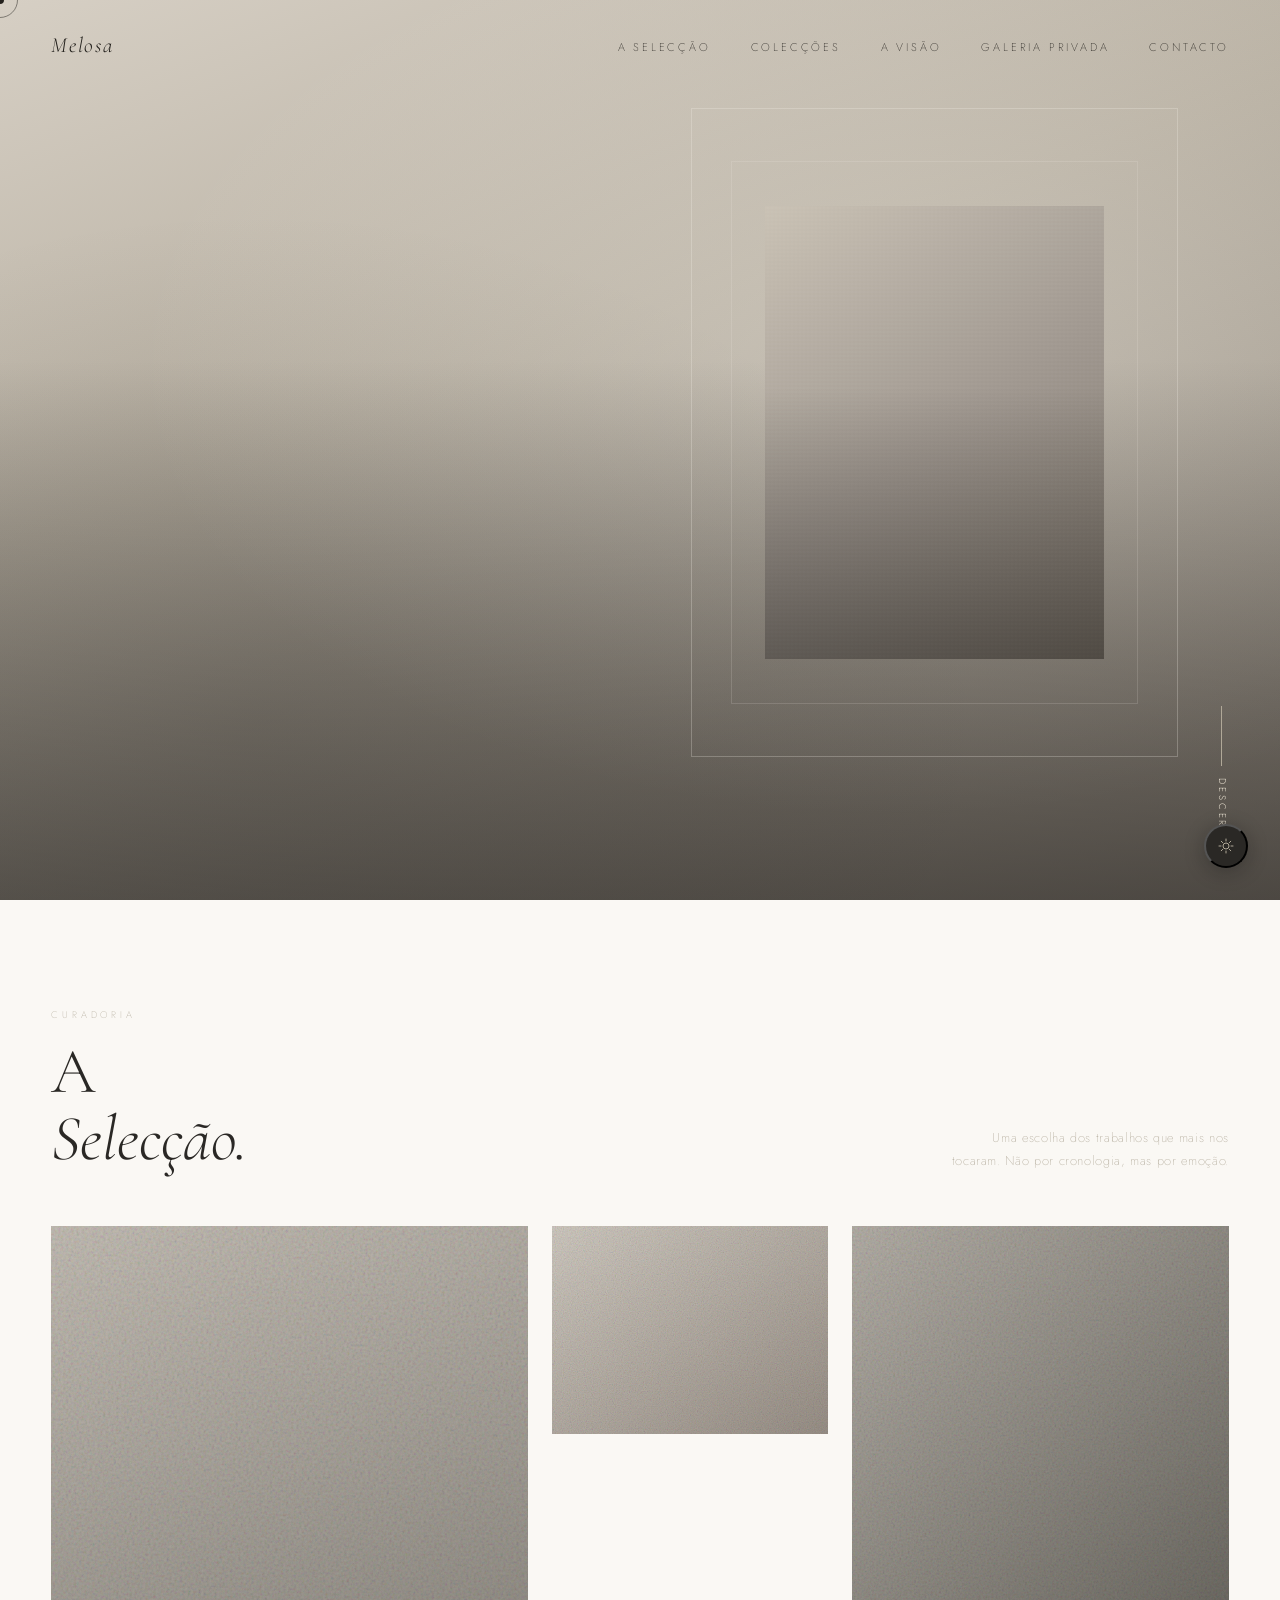
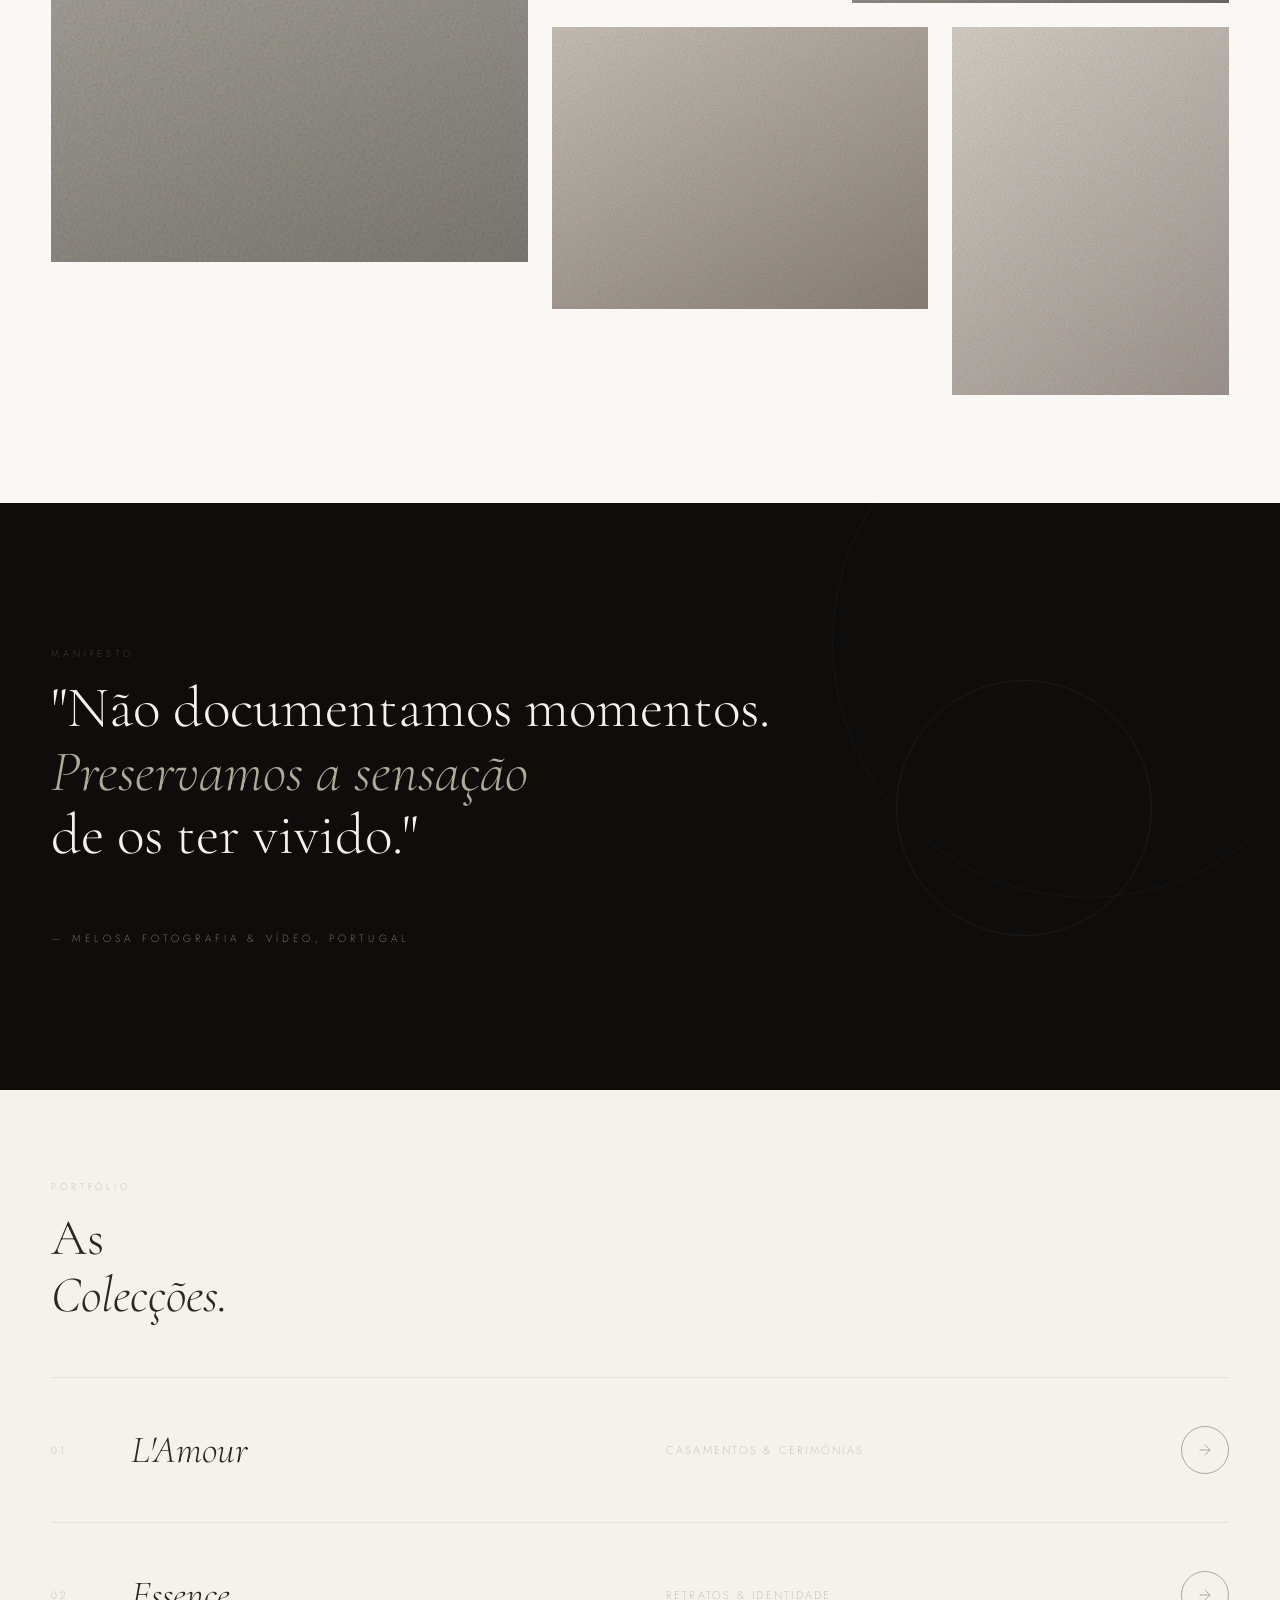
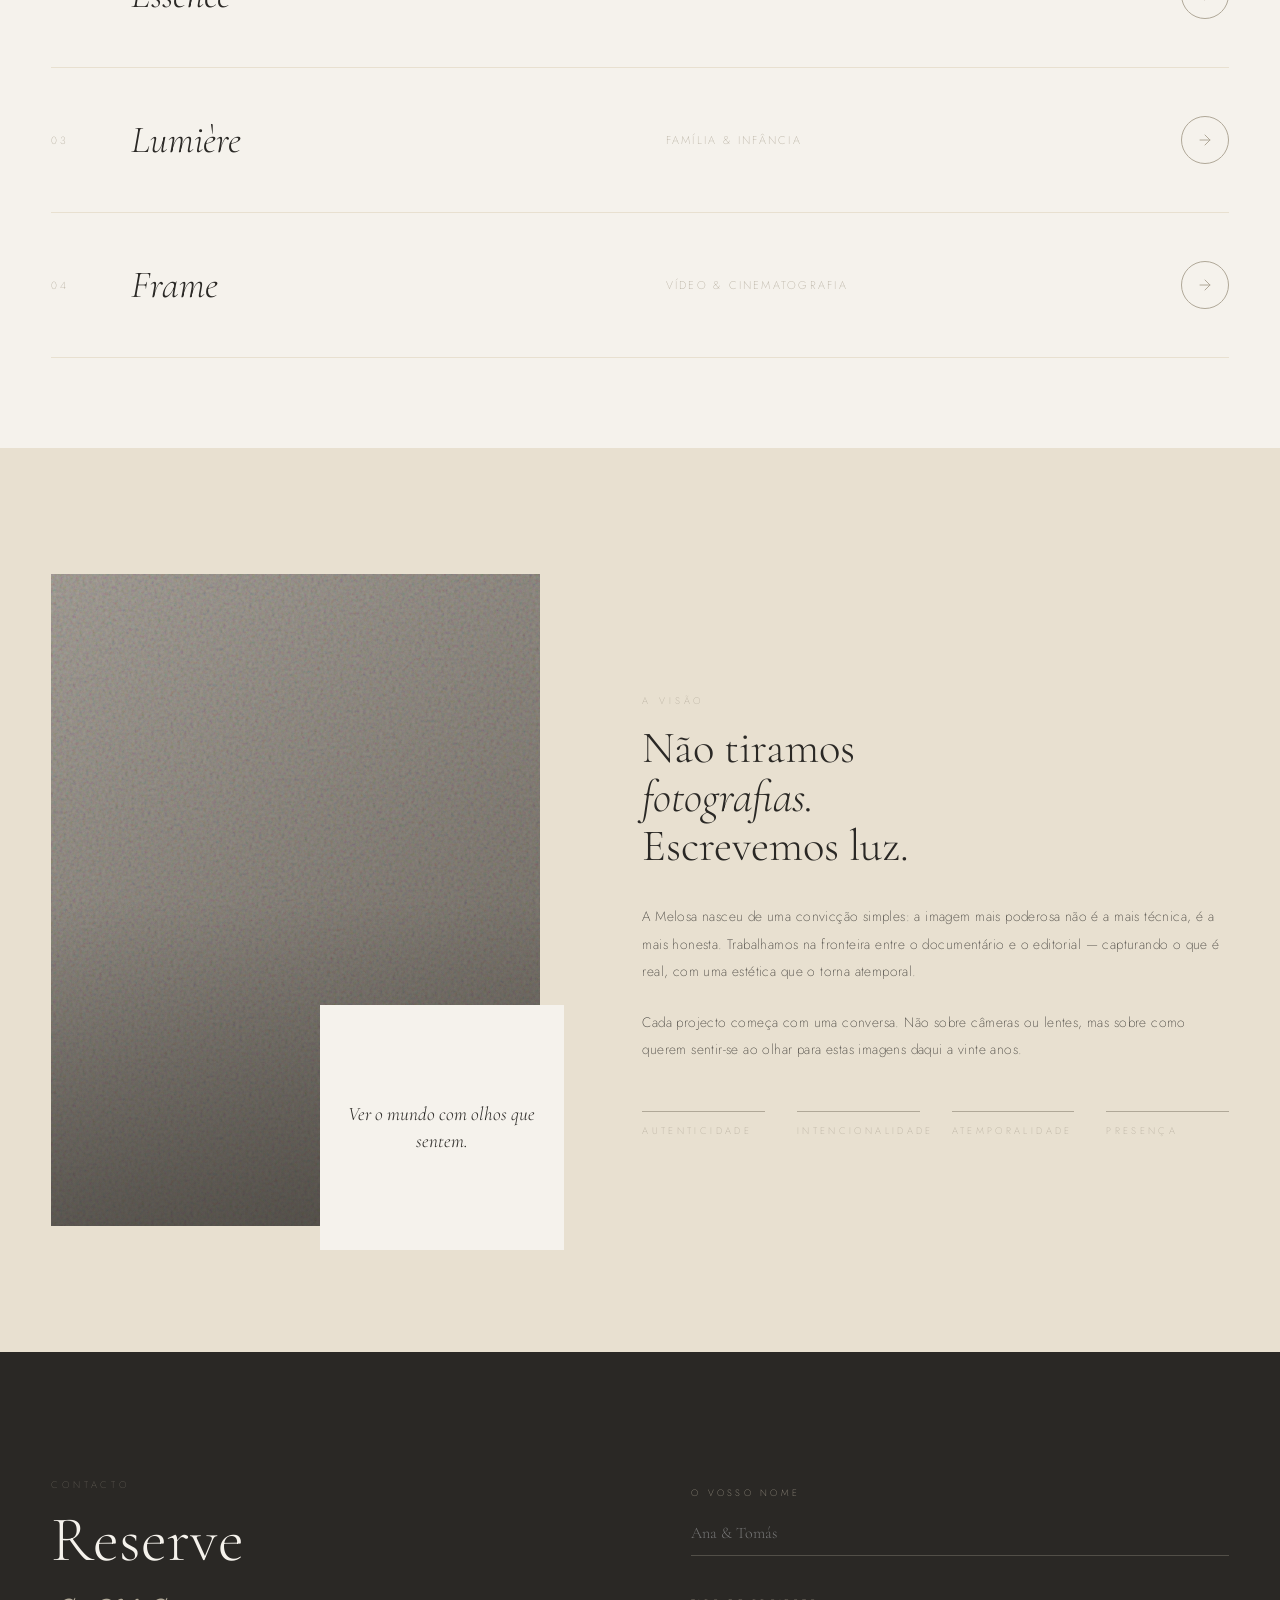
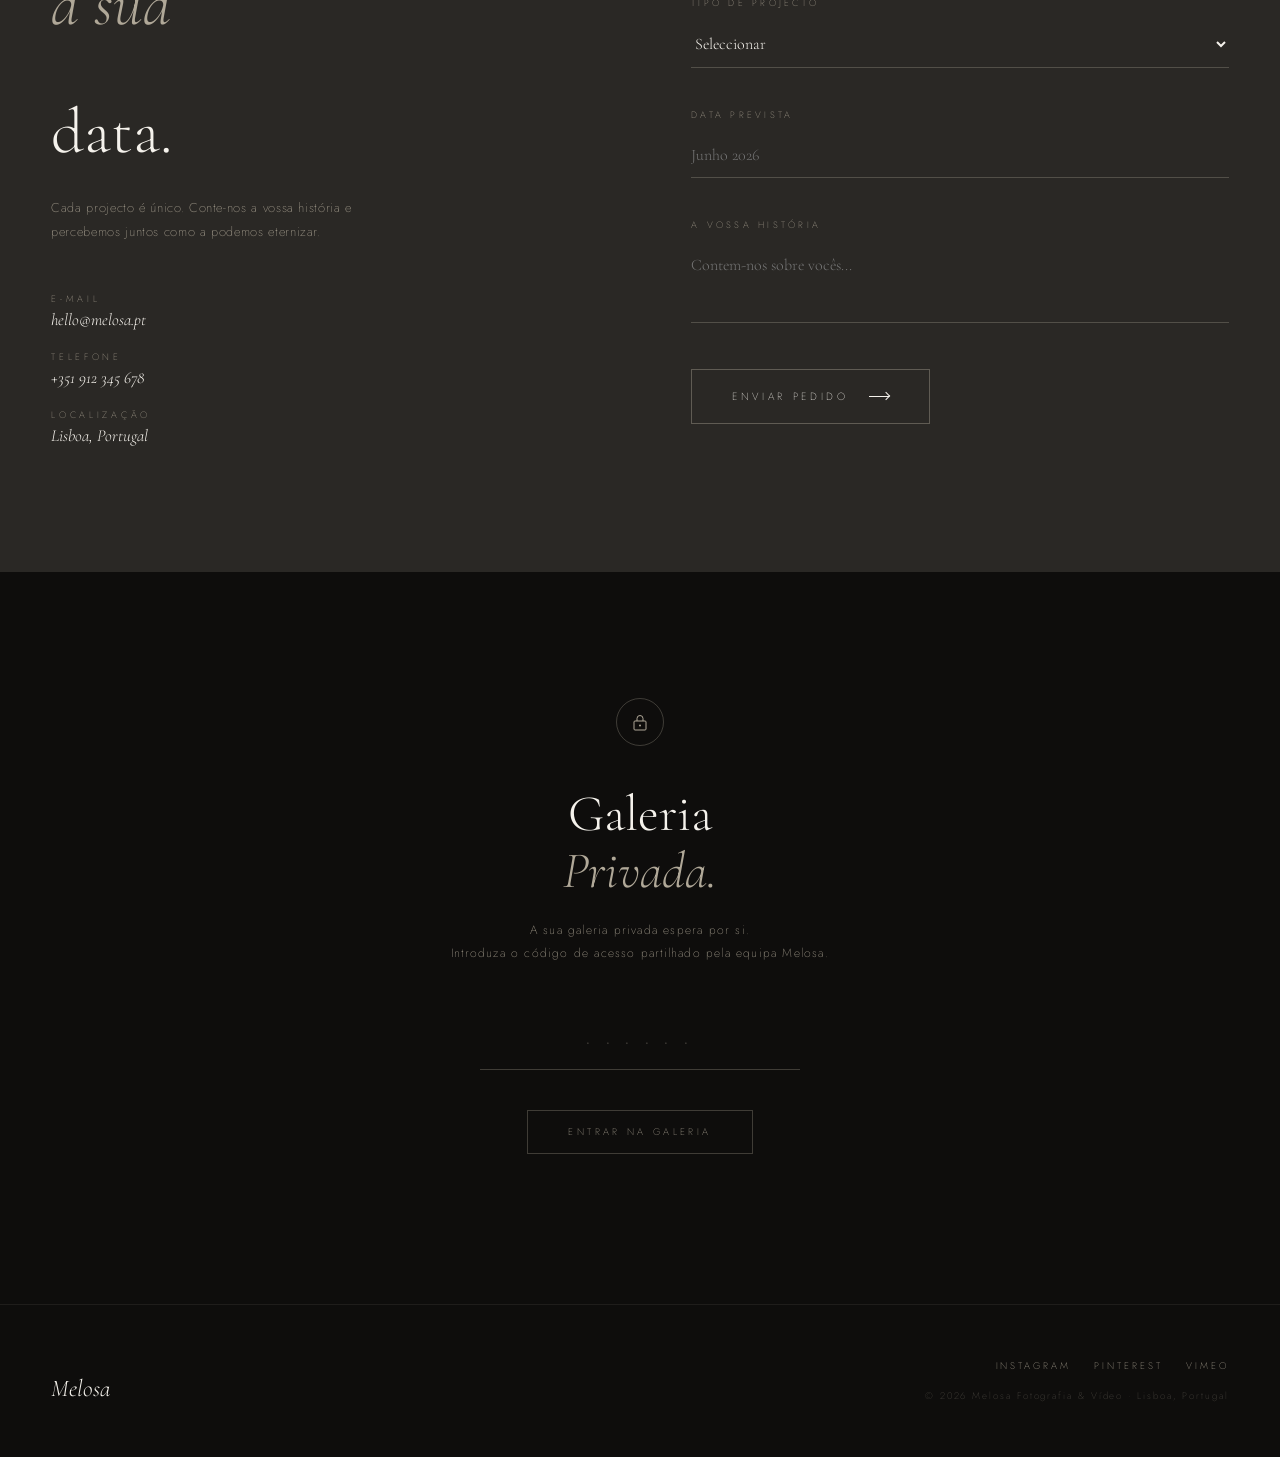
==== commit 8533bc91: "Add files via upload" ====
--- a/index.html
+++ b/index.html
@@ -1,5 +1,5 @@
 <!DOCTYPE html>
-<html lang="pt">
+<html lang="pt-PT">
 <head>
 <meta charset="UTF-8">
 <meta name="viewport" content="width=device-width, initial-scale=1.0">
@@ -8,760 +8,7 @@
 <link rel="preconnect" href="https://fonts.googleapis.com">
 <link rel="preconnect" href="https://fonts.gstatic.com" crossorigin>
 <link href="https://fonts.googleapis.com/css2?family=Cormorant+Garamond:ital,wght@0,300;0,400;1,300;1,400&family=Jost:wght@200;300;400&display=swap" rel="stylesheet">
-<style>
-  :root {
-    --bone: #f5f2ec;
-    --sand: #e8e0d0;
-    --stone: #b0a898;
-    --charcoal: #2a2825;
-    --deep: #0e0d0c;
-    --warm-white: #faf8f4;
-    --serif: 'Cormorant Garamond', Georgia, serif;
-    --sans: 'Jost', sans-serif;
-    --transition: 0.85s cubic-bezier(0.16, 1, 0.3, 1);
-  }
-
-  *, *::before, *::after { box-sizing: border-box; margin: 0; padding: 0; }
-
-  html { scroll-behavior: smooth; font-size: 16px; }
-
-  body {
-    background: var(--bone);
-    color: var(--charcoal);
-    font-family: var(--sans);
-    font-weight: 300;
-    overflow-x: hidden;
-    cursor: none;
-  }
-
-  /* CUSTOM CURSOR */
-  .cursor {
-    width: 8px; height: 8px;
-    background: var(--charcoal);
-    border-radius: 50%;
-    position: fixed; top: 0; left: 0;
-    pointer-events: none; z-index: 9999;
-    transform: translate(-50%, -50%);
-    transition: transform 0.1s, width 0.4s, height 0.4s, background 0.3s;
-    mix-blend-mode: multiply;
-  }
-  .cursor-ring {
-    width: 36px; height: 36px;
-    border: 1px solid var(--charcoal);
-    border-radius: 50%;
-    position: fixed; top: 0; left: 0;
-    pointer-events: none; z-index: 9998;
-    transform: translate(-50%, -50%);
-    transition: transform 0.35s cubic-bezier(0.16,1,0.3,1), width 0.4s, height 0.4s, opacity 0.3s;
-    opacity: 0.5;
-  }
-  .cursor.expanded { width: 16px; height: 16px; }
-  .cursor-ring.expanded { width: 60px; height: 60px; opacity: 0.2; }
-
-  /* NAV */
-  nav {
-    position: fixed; top: 0; left: 0; right: 0; z-index: 100;
-    display: flex; justify-content: space-between; align-items: center;
-    padding: 2rem 4vw;
-    mix-blend-mode: multiply;
-  }
-  .nav-logo {
-    font-family: var(--serif);
-    font-size: 1.35rem;
-    font-weight: 300;
-    letter-spacing: 0.08em;
-    color: var(--charcoal);
-    text-decoration: none;
-  }
-  .nav-logo span { font-style: italic; }
-  .nav-links {
-    display: flex; gap: 2.5rem; list-style: none;
-  }
-  .nav-links a {
-    font-family: var(--sans);
-    font-size: 0.7rem;
-    font-weight: 200;
-    letter-spacing: 0.25em;
-    text-transform: uppercase;
-    color: var(--charcoal);
-    text-decoration: none;
-    position: relative;
-    transition: opacity 0.3s;
-  }
-  .nav-links a::after {
-    content: '';
-    position: absolute; bottom: -3px; left: 0;
-    width: 0; height: 1px;
-    background: var(--charcoal);
-    transition: width 0.4s var(--transition);
-  }
-  .nav-links a:hover::after { width: 100%; }
-  .nav-hamburger {
-    display: none; flex-direction: column; gap: 5px; cursor: none; background: none; border: none;
-  }
-  .nav-hamburger span { display: block; width: 24px; height: 1px; background: var(--charcoal); transition: 0.3s; }
-
-  /* HERO */
-  #home {
-    height: 100vh; width: 100%;
-    display: flex; align-items: flex-end;
-    padding: 0 4vw 8vh;
-    position: relative; overflow: hidden;
-  }
-  .hero-bg {
-    position: absolute; inset: 0;
-    background: linear-gradient(160deg, #d6cfc4 0%, #b8b0a2 40%, #8a8278 100%);
-    z-index: 0;
-  }
-  .hero-bg::before {
-    content: '';
-    position: absolute; inset: 0;
-    background-image:
-      radial-gradient(ellipse at 70% 40%, rgba(245,242,236,0.3) 0%, transparent 60%),
-      radial-gradient(ellipse at 20% 80%, rgba(42,40,37,0.15) 0%, transparent 50%);
-  }
-  .hero-overlay {
-    position: absolute; inset: 0;
-    background: linear-gradient(to top, rgba(14,13,12,0.5) 0%, transparent 60%);
-    z-index: 1;
-  }
-  /* Geometric art element */
-  .hero-art {
-    position: absolute;
-    top: 12%; right: 8%;
-    width: 38vw; max-width: 520px;
-    aspect-ratio: 3/4;
-    border: 1px solid rgba(245,242,236,0.25);
-    z-index: 1;
-  }
-  .hero-art::before {
-    content: '';
-    position: absolute;
-    top: 8%; left: 8%; right: 8%; bottom: 8%;
-    border: 1px solid rgba(245,242,236,0.15);
-  }
-  .hero-art-inner {
-    position: absolute;
-    inset: 15%;
-    background: linear-gradient(145deg, #c9c1b4 0%, #a09890 50%, #7a7268 100%);
-    overflow: hidden;
-  }
-  .hero-art-inner::after {
-    content: '';
-    position: absolute; inset: 0;
-    background: linear-gradient(to bottom, transparent 40%, rgba(14,13,12,0.4) 100%);
-  }
-  /* Simulated photo texture */
-  .hero-photo-sim {
-    position: absolute; inset: 0;
-    background-image:
-      repeating-linear-gradient(0deg, transparent, transparent 2px, rgba(255,255,255,0.02) 2px, rgba(255,255,255,0.02) 4px),
-      repeating-linear-gradient(90deg, transparent, transparent 2px, rgba(255,255,255,0.01) 2px, rgba(255,255,255,0.01) 4px);
-    mix-blend-mode: overlay;
-  }
-  .hero-content {
-    position: relative; z-index: 2;
-    max-width: 55%;
-  }
-  .hero-eyebrow {
-    font-family: var(--sans);
-    font-size: 0.65rem;
-    font-weight: 200;
-    letter-spacing: 0.35em;
-    text-transform: uppercase;
-    color: var(--sand);
-    margin-bottom: 1.5rem;
-    opacity: 0;
-    animation: fadeUp 1.2s var(--transition) 0.3s forwards;
-  }
-  .hero-title {
-    font-family: var(--serif);
-    font-size: clamp(3.5rem, 7vw, 8rem);
-    font-weight: 300;
-    line-height: 0.95;
-    color: var(--bone);
-    margin-bottom: 2rem;
-    opacity: 0;
-    animation: fadeUp 1.4s var(--transition) 0.5s forwards;
-  }
-  .hero-title em { font-style: italic; display: block; }
-  .hero-sub {
-    font-family: var(--sans);
-    font-size: 0.75rem;
-    font-weight: 200;
-    letter-spacing: 0.2em;
-    color: var(--stone);
-    text-transform: uppercase;
-    opacity: 0;
-    animation: fadeUp 1.2s var(--transition) 0.8s forwards;
-  }
-  .hero-scroll {
-    position: absolute; bottom: 8vh; right: 4vw; z-index: 2;
-    display: flex; flex-direction: column; align-items: center; gap: 0.75rem;
-    opacity: 0; animation: fadeIn 1s ease 1.5s forwards;
-  }
-  .hero-scroll span {
-    font-family: var(--sans); font-size: 0.6rem;
-    letter-spacing: 0.3em; text-transform: uppercase;
-    color: var(--sand); writing-mode: vertical-rl;
-  }
-  .scroll-line {
-    width: 1px; height: 60px; background: var(--stone);
-    animation: scrollLine 2s ease-in-out infinite;
-  }
-  @keyframes scrollLine {
-    0%,100%{transform:scaleY(1);transform-origin:top}
-    50%{transform:scaleY(0.3);transform-origin:top}
-  }
-
-  /* SECTION COMMONS */
-  section { padding: 10vh 4vw; }
-  .section-label {
-    font-family: var(--sans); font-size: 0.6rem;
-    font-weight: 200; letter-spacing: 0.4em;
-    text-transform: uppercase; color: var(--stone);
-    margin-bottom: 1rem;
-  }
-
-  /* THE EDIT */
-  #edit { background: var(--warm-white); padding: 12vh 4vw; }
-  .edit-header {
-    display: flex; justify-content: space-between; align-items: flex-end;
-    margin-bottom: 6vh;
-  }
-  .edit-title {
-    font-family: var(--serif); font-size: clamp(2.5rem, 5vw, 5rem);
-    font-weight: 300; line-height: 1.05; color: var(--charcoal);
-  }
-  .edit-title em { font-style: italic; }
-  .edit-desc {
-    max-width: 280px;
-    font-size: 0.8rem; line-height: 1.8; color: var(--stone);
-    text-align: right; font-weight: 200; letter-spacing: 0.05em;
-  }
-  .edit-grid {
-    display: grid;
-    grid-template-columns: repeat(12, 1fr);
-    grid-template-rows: auto;
-    gap: 1.5rem;
-  }
-  .edit-item {
-    position: relative; overflow: hidden;
-    background: var(--sand);
-  }
-  .edit-item:nth-child(1) { grid-column: 1/6; grid-row: 1/3; aspect-ratio: 3/4; }
-  .edit-item:nth-child(2) { grid-column: 6/9; grid-row: 1/2; aspect-ratio: 4/3; }
-  .edit-item:nth-child(3) { grid-column: 9/13; grid-row: 1/2; aspect-ratio: 1/1; }
-  .edit-item:nth-child(4) { grid-column: 6/10; grid-row: 2/3; aspect-ratio: 4/3; }
-  .edit-item:nth-child(5) { grid-column: 10/13; grid-row: 2/3; aspect-ratio: 3/4; }
-
-  .edit-item-inner {
-    position: absolute; inset: 0;
-    transition: transform 0.9s var(--transition);
-  }
-  .edit-item:hover .edit-item-inner { transform: scale(1.04); }
-  .edit-item-bg {
-    position: absolute; inset: 0;
-  }
-  .edit-item:nth-child(1) .edit-item-bg { background: linear-gradient(160deg, #c4beb5 0%, #7e7a73 100%); }
-  .edit-item:nth-child(2) .edit-item-bg { background: linear-gradient(145deg, #d1cbc2 0%, #9a9188 100%); }
-  .edit-item:nth-child(3) .edit-item-bg { background: linear-gradient(135deg, #b5b0a8 0%, #6e6b64 100%); }
-  .edit-item:nth-child(4) .edit-item-bg { background: linear-gradient(150deg, #cac3b8 0%, #8b8178 100%); }
-  .edit-item:nth-child(5) .edit-item-bg { background: linear-gradient(140deg, #d8d2c8 0%, #a09690 100%); }
-  .edit-item-grain {
-    position: absolute; inset: 0; opacity: 0.4;
-    background-image: url("data:image/svg+xml,%3Csvg viewBox='0 0 200 200' xmlns='http://www.w3.org/2000/svg'%3E%3Cfilter id='n'%3E%3CfeTurbulence type='fractalNoise' baseFrequency='0.9' numOctaves='4' stitchTiles='stitch'/%3E%3C/filter%3E%3Crect width='100%25' height='100%25' filter='url(%23n)' opacity='1'/%3E%3C/svg%3E");
-    mix-blend-mode: multiply;
-  }
-  .edit-item-overlay {
-    position: absolute; inset: 0;
-    background: linear-gradient(to top, rgba(14,13,12,0.5) 0%, transparent 50%);
-    opacity: 0; transition: opacity 0.5s;
-  }
-  .edit-item:hover .edit-item-overlay { opacity: 1; }
-  .edit-item-info {
-    position: absolute; bottom: 1.5rem; left: 1.5rem; right: 1.5rem;
-    opacity: 0; transform: translateY(10px);
-    transition: opacity 0.4s, transform 0.5s var(--transition);
-  }
-  .edit-item:hover .edit-item-info { opacity: 1; transform: translateY(0); }
-  .edit-item-info h3 {
-    font-family: var(--serif); font-style: italic; font-weight: 300;
-    font-size: 1.3rem; color: var(--bone); line-height: 1.2;
-  }
-  .edit-item-info span {
-    font-family: var(--sans); font-size: 0.6rem; font-weight: 200;
-    letter-spacing: 0.3em; text-transform: uppercase; color: var(--stone);
-  }
-
-  /* MANIFESTO */
-  #manifesto {
-    background: var(--deep);
-    padding: 16vh 4vw;
-    position: relative; overflow: hidden;
-  }
-  .manifesto-deco {
-    position: absolute; top: -20%; right: -5%;
-    width: 40vw; height: 40vw;
-    border-radius: 50%;
-    border: 1px solid rgba(245,242,236,0.04);
-    pointer-events: none;
-  }
-  .manifesto-deco:nth-child(2) {
-    top: 30%; right: 10%;
-    width: 20vw; height: 20vw;
-    border-color: rgba(245,242,236,0.06);
-  }
-  .manifesto-inner { position: relative; z-index: 1; max-width: 960px; }
-  .manifesto-quote {
-    font-family: var(--serif);
-    font-size: clamp(2rem, 4.5vw, 5.5rem);
-    font-weight: 300; line-height: 1.1;
-    color: var(--bone);
-    margin-bottom: 4rem;
-  }
-  .manifesto-quote em { font-style: italic; color: var(--stone); }
-  .manifesto-sig {
-    font-family: var(--sans); font-size: 0.65rem;
-    font-weight: 200; letter-spacing: 0.4em;
-    text-transform: uppercase; color: var(--stone);
-  }
-
-  /* COLLECTIONS */
-  #portfolio { background: var(--bone); }
-  .collections-header { margin-bottom: 6vh; }
-  .collections-title {
-    font-family: var(--serif); font-size: clamp(2rem, 4vw, 4.5rem);
-    font-weight: 300; color: var(--charcoal); line-height: 1.1;
-  }
-  .collections-title em { font-style: italic; }
-  .collections-list {
-    display: flex; flex-direction: column; gap: 0;
-  }
-  .collection-item {
-    display: grid; grid-template-columns: 1fr 1fr;
-    border-top: 1px solid var(--sand);
-    padding: 3rem 0;
-    gap: 4vw; align-items: center;
-    cursor: none;
-    transition: background 0.3s;
-  }
-  .collection-item:last-child { border-bottom: 1px solid var(--sand); }
-  .collection-item:hover { background: rgba(232,224,208,0.3); margin: 0 -4vw; padding-left: 4vw; padding-right: 4vw; }
-  .collection-left { display: flex; align-items: center; gap: 3rem; }
-  .collection-num {
-    font-family: var(--sans); font-size: 0.65rem; font-weight: 200;
-    letter-spacing: 0.3em; color: var(--stone);
-    min-width: 2rem;
-  }
-  .collection-name {
-    font-family: var(--serif); font-size: clamp(1.8rem, 3vw, 3.5rem);
-    font-weight: 300; line-height: 1; color: var(--charcoal);
-  }
-  .collection-name em { font-style: italic; }
-  .collection-right {
-    display: flex; justify-content: space-between; align-items: center;
-  }
-  .collection-sub {
-    font-family: var(--sans); font-size: 0.7rem; font-weight: 200;
-    letter-spacing: 0.2em; text-transform: uppercase; color: var(--stone);
-  }
-  .collection-arrow {
-    width: 48px; height: 48px;
-    border: 1px solid var(--stone); border-radius: 50%;
-    display: flex; align-items: center; justify-content: center;
-    transition: all 0.4s var(--transition);
-    flex-shrink: 0;
-  }
-  .collection-item:hover .collection-arrow {
-    background: var(--charcoal); border-color: var(--charcoal);
-  }
-  .collection-arrow svg path { transition: stroke 0.3s; }
-  .collection-item:hover .collection-arrow svg path { stroke: var(--bone); }
-
-  /* ABOUT */
-  #about { background: var(--sand); padding: 14vh 4vw; }
-  .about-grid {
-    display: grid; grid-template-columns: 1fr 1.2fr;
-    gap: 8vw; align-items: center;
-  }
-  .about-visual {
-    position: relative;
-  }
-  .about-photo {
-    aspect-ratio: 3/4;
-    background: linear-gradient(145deg, #a8a29a 0%, #6e6860 100%);
-    position: relative; overflow: hidden;
-  }
-  .about-photo-grain {
-    position: absolute; inset: 0; opacity: 0.5;
-    background-image: url("data:image/svg+xml,%3Csvg viewBox='0 0 200 200' xmlns='http://www.w3.org/2000/svg'%3E%3Cfilter id='n'%3E%3CfeTurbulence type='fractalNoise' baseFrequency='0.75' numOctaves='4' stitchTiles='stitch'/%3E%3C/filter%3E%3Crect width='100%25' height='100%25' filter='url(%23n)' opacity='1'/%3E%3C/svg%3E");
-    mix-blend-mode: multiply;
-  }
-  .about-photo::after {
-    content: ''; position: absolute; inset: 0;
-    background: linear-gradient(to bottom, transparent 50%, rgba(42,40,37,0.4) 100%);
-  }
-  .about-photo-label {
-    position: absolute; bottom: -1.5rem; right: -1.5rem;
-    width: 50%; aspect-ratio: 1/1;
-    background: var(--bone);
-    display: flex; align-items: center; justify-content: center;
-    padding: 1.5rem;
-    z-index: 1;
-  }
-  .about-photo-label p {
-    font-family: var(--serif); font-size: 1.2rem; font-style: italic;
-    font-weight: 300; color: var(--charcoal); line-height: 1.4;
-    text-align: center;
-  }
-  .about-content { padding-top: 2rem; }
-  .about-heading {
-    font-family: var(--serif); font-size: clamp(2rem, 3.5vw, 4rem);
-    font-weight: 300; line-height: 1.1; color: var(--charcoal);
-    margin-bottom: 2rem;
-  }
-  .about-heading em { font-style: italic; }
-  .about-text {
-    font-size: 0.85rem; line-height: 2; color: var(--charcoal);
-    font-weight: 200; letter-spacing: 0.03em; margin-bottom: 1.5rem;
-    opacity: 0.8;
-  }
-  .about-values {
-    display: flex; gap: 2rem; margin-top: 3rem;
-    flex-wrap: wrap;
-  }
-  .about-value {
-    font-family: var(--sans); font-size: 0.6rem; font-weight: 200;
-    letter-spacing: 0.35em; text-transform: uppercase; color: var(--stone);
-    border-top: 1px solid var(--stone); padding-top: 0.75rem;
-    flex: 1; min-width: 80px;
-  }
-
-  /* CONTACT */
-  #contact { background: var(--charcoal); padding: 14vh 4vw; }
-  .contact-inner {
-    display: grid; grid-template-columns: 1fr 1fr;
-    gap: 8vw; align-items: start;
-  }
-  .contact-left {}
-  .contact-title {
-    font-family: var(--serif); font-size: clamp(2.5rem, 5vw, 6rem);
-    font-weight: 300; line-height: 1; color: var(--bone); margin-bottom: 2rem;
-  }
-  .contact-title em { font-style: italic; display: block; color: var(--stone); }
-  .contact-desc {
-    font-family: var(--sans); font-size: 0.8rem; font-weight: 200;
-    letter-spacing: 0.05em; line-height: 1.9; color: var(--stone);
-    max-width: 360px; margin-bottom: 3rem;
-  }
-  .contact-info { display: flex; flex-direction: column; gap: 1.25rem; }
-  .contact-info-item {
-    display: flex; flex-direction: column; gap: 0.25rem;
-  }
-  .contact-info-label {
-    font-size: 0.58rem; letter-spacing: 0.4em; text-transform: uppercase;
-    color: var(--stone); font-weight: 200;
-  }
-  .contact-info-val {
-    font-family: var(--serif); font-size: 1.05rem; font-weight: 300;
-    color: var(--bone); font-style: italic;
-  }
-  .contact-form { padding-top: 0.5rem; }
-  .form-field {
-    margin-bottom: 2.5rem; position: relative;
-  }
-  .form-field label {
-    display: block; font-family: var(--sans);
-    font-size: 0.58rem; font-weight: 200; letter-spacing: 0.35em;
-    text-transform: uppercase; color: var(--stone); margin-bottom: 0.75rem;
-  }
-  .form-field input,
-  .form-field textarea,
-  .form-field select {
-    width: 100%; background: transparent;
-    border: none; border-bottom: 1px solid rgba(176,168,152,0.3);
-    padding: 0.75rem 0; font-family: var(--serif); font-size: 1rem;
-    font-weight: 300; color: var(--bone); outline: none;
-    transition: border-color 0.3s; cursor: none;
-  }
-  .form-field input:focus,
-  .form-field textarea:focus,
-  .form-field select:focus { border-bottom-color: var(--stone); }
-  .form-field textarea { resize: none; height: 80px; }
-  .form-field select option { background: var(--charcoal); }
-  .form-submit {
-    display: inline-flex; align-items: center; gap: 1.25rem;
-    background: none; border: 1px solid rgba(176,168,152,0.4);
-    padding: 1.2rem 2.5rem; color: var(--bone);
-    font-family: var(--sans); font-size: 0.65rem; font-weight: 200;
-    letter-spacing: 0.35em; text-transform: uppercase;
-    cursor: none; transition: all 0.4s var(--transition);
-  }
-  .form-submit:hover {
-    background: var(--bone); color: var(--charcoal);
-    border-color: var(--bone);
-  }
-  .form-submit-arrow {
-    width: 20px; height: 1px; background: currentColor;
-    position: relative; transition: width 0.3s;
-  }
-  .form-submit-arrow::after {
-    content: ''; position: absolute; right: 0; top: -3px;
-    width: 6px; height: 6px; border-right: 1px solid currentColor;
-    border-top: 1px solid currentColor; transform: rotate(45deg);
-  }
-  .form-submit:hover .form-submit-arrow { width: 32px; }
-
-  /* VAULT / PRIVATE */
-  #vault { background: var(--deep); padding: 14vh 4vw; text-align: center; }
-  .vault-inner { max-width: 480px; margin: 0 auto; }
-  .vault-icon {
-    width: 48px; height: 48px;
-    border: 1px solid rgba(176,168,152,0.3); border-radius: 50%;
-    display: flex; align-items: center; justify-content: center;
-    margin: 0 auto 2.5rem;
-  }
-  .vault-title {
-    font-family: var(--serif); font-size: clamp(2rem, 4vw, 3.5rem);
-    font-weight: 300; color: var(--bone); margin-bottom: 1.25rem; line-height: 1.1;
-  }
-  .vault-title em { font-style: italic; color: var(--stone); }
-  .vault-desc {
-    font-family: var(--sans); font-size: 0.75rem; font-weight: 200;
-    letter-spacing: 0.1em; line-height: 1.9; color: var(--stone);
-    margin-bottom: 3rem;
-  }
-  .vault-form { display: flex; flex-direction: column; gap: 0; align-items: center; }
-  .vault-input {
-    width: 100%; max-width: 320px; background: transparent;
-    border: none; border-bottom: 1px solid rgba(176,168,152,0.3);
-    padding: 1rem 0; text-align: center;
-    font-family: var(--serif); font-size: 1.2rem; font-weight: 300;
-    letter-spacing: 0.3em; color: var(--bone); outline: none;
-    margin-bottom: 2.5rem; cursor: none;
-    transition: border-color 0.3s;
-  }
-  .vault-input:focus { border-bottom-color: var(--stone); }
-  .vault-input::placeholder { color: rgba(176,168,152,0.4); font-style: italic; }
-  .vault-btn {
-    background: none; border: 1px solid rgba(176,168,152,0.3);
-    padding: 0.9rem 2.5rem; color: var(--stone);
-    font-family: var(--sans); font-size: 0.6rem; font-weight: 200;
-    letter-spacing: 0.35em; text-transform: uppercase;
-    cursor: none; transition: all 0.4s var(--transition);
-  }
-  .vault-btn:hover { border-color: var(--stone); color: var(--bone); }
-
-  /* GALLERY OVERLAY */
-  .gallery-overlay {
-    position: fixed; inset: 0; z-index: 500;
-    background: var(--deep);
-    display: none; opacity: 0;
-    transition: opacity 0.6s;
-  }
-  .gallery-overlay.active { display: flex; flex-direction: column; }
-  .gallery-overlay.visible { opacity: 1; }
-  .gallery-nav {
-    display: flex; justify-content: space-between; align-items: center;
-    padding: 1.5rem 3vw;
-    border-bottom: 1px solid rgba(176,168,152,0.1);
-    flex-shrink: 0;
-  }
-  .gallery-nav-left {
-    font-family: var(--serif); font-style: italic; font-size: 1.1rem;
-    font-weight: 300; color: var(--bone);
-  }
-  .gallery-nav-right { display: flex; gap: 1.5rem; align-items: center; }
-  .gallery-nav-btn {
-    background: none; border: none; cursor: none;
-    font-family: var(--sans); font-size: 0.6rem; font-weight: 200;
-    letter-spacing: 0.3em; text-transform: uppercase;
-    color: var(--stone); padding: 0.5rem 0;
-    transition: color 0.3s;
-  }
-  .gallery-nav-btn:hover { color: var(--bone); }
-  .gallery-close {
-    width: 32px; height: 32px; position: relative; cursor: none;
-    background: none; border: none;
-  }
-  .gallery-close::before, .gallery-close::after {
-    content: ''; position: absolute; top: 50%; left: 50%;
-    width: 20px; height: 1px; background: var(--stone);
-    transform-origin: center;
-  }
-  .gallery-close::before { transform: translate(-50%,-50%) rotate(45deg); }
-  .gallery-close::after { transform: translate(-50%,-50%) rotate(-45deg); }
-  .gallery-close:hover::before, .gallery-close:hover::after { background: var(--bone); }
-  .gallery-grid {
-    flex: 1; overflow-y: auto; padding: 3rem 3vw;
-    display: grid; grid-template-columns: repeat(auto-fill, minmax(280px, 1fr));
-    gap: 1rem; align-content: start;
-  }
-  .gallery-grid::-webkit-scrollbar { width: 2px; }
-  .gallery-grid::-webkit-scrollbar-thumb { background: var(--stone); }
-  .gallery-photo {
-    position: relative; overflow: hidden; cursor: none;
-  }
-  .gallery-photo:nth-child(3n+1) { aspect-ratio: 3/4; }
-  .gallery-photo:nth-child(3n+2) { aspect-ratio: 1/1; }
-  .gallery-photo:nth-child(3n) { aspect-ratio: 4/3; }
-  .gallery-photo-bg {
-    position: absolute; inset: 0; transition: transform 0.6s var(--transition);
-  }
-  .gallery-photo:hover .gallery-photo-bg { transform: scale(1.05); }
-  .gallery-fav {
-    position: absolute; top: 1rem; right: 1rem;
-    width: 28px; height: 28px; background: rgba(14,13,12,0.5);
-    border-radius: 50%; display: flex; align-items: center; justify-content: center;
-    cursor: none; opacity: 0; transition: opacity 0.3s;
-    backdrop-filter: blur(4px);
-  }
-  .gallery-photo:hover .gallery-fav { opacity: 1; }
-  .gallery-fav.active { opacity: 1; background: rgba(245,242,236,0.9); }
-  .gallery-fav svg { width: 12px; height: 12px; }
-  .gallery-fav.active svg circle { fill: var(--charcoal); }
-
-  /* FOOTER */
-  footer {
-    background: var(--deep); padding: 6vh 4vw;
-    display: flex; justify-content: space-between; align-items: flex-end;
-    border-top: 1px solid rgba(176,168,152,0.1);
-  }
-  .footer-logo {
-    font-family: var(--serif); font-size: 1.5rem; font-weight: 300;
-    color: var(--bone); text-decoration: none;
-  }
-  .footer-logo em { font-style: italic; }
-  .footer-right { text-align: right; }
-  .footer-social { display: flex; gap: 1.5rem; justify-content: flex-end; margin-bottom: 1rem; }
-  .footer-social a {
-    font-family: var(--sans); font-size: 0.6rem; font-weight: 200;
-    letter-spacing: 0.3em; text-transform: uppercase; color: var(--stone);
-    text-decoration: none; transition: color 0.3s;
-  }
-  .footer-social a:hover { color: var(--bone); }
-  .footer-copy {
-    font-family: var(--sans); font-size: 0.6rem; font-weight: 200;
-    letter-spacing: 0.2em; color: rgba(176,168,152,0.4);
-  }
-
-  /* MOBILE NAV OVERLAY */
-  .mobile-nav {
-    position: fixed; inset: 0; z-index: 200;
-    background: var(--deep); display: flex; align-items: center; justify-content: center;
-    opacity: 0; pointer-events: none; transition: opacity 0.4s;
-  }
-  .mobile-nav.open { opacity: 1; pointer-events: all; }
-  .mobile-nav ul { list-style: none; text-align: center; }
-  .mobile-nav li { margin: 2rem 0; }
-  .mobile-nav a {
-    font-family: var(--serif); font-size: 2.5rem; font-weight: 300;
-    font-style: italic; color: var(--bone); text-decoration: none;
-    letter-spacing: 0.05em;
-  }
-  .mobile-nav-close {
-    position: absolute; top: 2rem; right: 4vw;
-    background: none; border: none; cursor: none;
-    width: 40px; height: 40px; position: absolute; top: 1.5rem; right: 4vw;
-  }
-  .mobile-nav-close::before,.mobile-nav-close::after {
-    content: ''; position: absolute; top: 50%; left: 50%;
-    width: 24px; height: 1px; background: var(--stone);
-  }
-  .mobile-nav-close::before { transform: translate(-50%,-50%) rotate(45deg); }
-  .mobile-nav-close::after { transform: translate(-50%,-50%) rotate(-45deg); }
-
-  /* BACKOFFICE TOGGLE */
-  .admin-toggle {
-    position: fixed; bottom: 2rem; right: 2rem; z-index: 150;
-    width: 44px; height: 44px;
-    background: var(--charcoal); border-radius: 50%;
-    display: flex; align-items: center; justify-content: center;
-    cursor: none; box-shadow: 0 4px 20px rgba(14,13,12,0.3);
-    transition: transform 0.3s var(--transition);
-  }
-  .admin-toggle:hover { transform: scale(1.1); }
-  .admin-toggle svg { width: 16px; height: 16px; }
-  .admin-panel {
-    position: fixed; bottom: 6rem; right: 2rem; z-index: 150;
-    width: 280px; background: var(--charcoal);
-    border: 1px solid rgba(176,168,152,0.15);
-    padding: 1.5rem;
-    opacity: 0; transform: translateY(10px) scale(0.97);
-    pointer-events: none; transition: all 0.4s var(--transition);
-    transform-origin: bottom right;
-  }
-  .admin-panel.open {
-    opacity: 1; transform: translateY(0) scale(1); pointer-events: all;
-  }
-  .admin-panel h4 {
-    font-family: var(--sans); font-size: 0.6rem; font-weight: 200;
-    letter-spacing: 0.35em; text-transform: uppercase; color: var(--stone);
-    margin-bottom: 1.25rem;
-  }
-  .admin-gallery-item {
-    display: flex; justify-content: space-between; align-items: center;
-    padding: 0.75rem 0; border-bottom: 1px solid rgba(176,168,152,0.1);
-  }
-  .admin-gallery-item:last-of-type { border: none; }
-  .admin-gallery-name {
-    font-family: var(--serif); font-style: italic; font-size: 0.9rem;
-    color: var(--bone); font-weight: 300;
-  }
-  .admin-gallery-code {
-    font-family: var(--sans); font-size: 0.65rem; font-weight: 200;
-    letter-spacing: 0.2em; color: var(--stone); cursor: none;
-    padding: 0.3rem 0.6rem; border: 1px solid rgba(176,168,152,0.2);
-    transition: all 0.3s;
-  }
-  .admin-gallery-code:hover { background: rgba(176,168,152,0.1); color: var(--bone); }
-
-  /* ANIMATIONS */
-  @keyframes fadeUp {
-    from { opacity: 0; transform: translateY(30px); }
-    to { opacity: 1; transform: translateY(0); }
-  }
-  @keyframes fadeIn {
-    from { opacity: 0; } to { opacity: 1; }
-  }
-  .reveal {
-    opacity: 0; transform: translateY(40px);
-    transition: opacity 1s var(--transition), transform 1s var(--transition);
-  }
-  .reveal.visible { opacity: 1; transform: translateY(0); }
-  .reveal-delay-1 { transition-delay: 0.15s; }
-  .reveal-delay-2 { transition-delay: 0.3s; }
-  .reveal-delay-3 { transition-delay: 0.45s; }
-
-  /* RESPONSIVE */
-  @media (max-width: 768px) {
-    .nav-links { display: none; }
-    .nav-hamburger { display: flex; }
-    .hero-content { max-width: 90%; }
-    .hero-art { width: 55vw; top: 10%; right: 3%; opacity: 0.4; }
-    .edit-grid {
-      grid-template-columns: 1fr 1fr;
-    }
-    .edit-item:nth-child(1) { grid-column: 1/3; grid-row: 1/2; aspect-ratio: 4/3; }
-    .edit-item:nth-child(2) { grid-column: 1/2; grid-row: 2/3; aspect-ratio: 3/4; }
-    .edit-item:nth-child(3) { grid-column: 2/3; grid-row: 2/3; aspect-ratio: 3/4; }
-    .edit-item:nth-child(4) { grid-column: 1/3; grid-row: 3/4; aspect-ratio: 16/9; }
-    .edit-item:nth-child(5) { display: none; }
-    .edit-header { flex-direction: column; align-items: flex-start; gap: 1rem; }
-    .edit-desc { text-align: left; max-width: 100%; }
-    .collection-item { grid-template-columns: 1fr; gap: 1rem; }
-    .collection-right { justify-content: space-between; }
-    .about-grid { grid-template-columns: 1fr; }
-    .about-photo-label { right: 0; }
-    .contact-inner { grid-template-columns: 1fr; gap: 4vh; }
-    footer { flex-direction: column; gap: 2rem; align-items: flex-start; }
-    .footer-right { text-align: left; }
-    .footer-social { justify-content: flex-start; }
-    body { cursor: auto; }
-    .cursor, .cursor-ring { display: none; }
-  }
-</style>
+<link rel="stylesheet" href="melosa.css">
 </head>
 <body>
 
@@ -769,35 +16,35 @@
 <div class="cursor" id="cursor"></div>
 <div class="cursor-ring" id="cursorRing"></div>
 
-<!-- NAV -->
+<!-- NAVEGAÇÃO -->
 <nav id="mainNav">
-  <a href="#home" class="nav-logo"><span>Melosa</span></a>
+  <a href="#inicio" class="nav-logo"><span>Melosa</span></a>
   <ul class="nav-links">
-    <li><a href="#edit">The Edit</a></li>
-    <li><a href="#portfolio">Collections</a></li>
-    <li><a href="#about">The Vision</a></li>
-    <li><a href="#vault">Private Vault</a></li>
-    <li><a href="#contact">Inquiry</a></li>
+    <li><a href="#selecao">A Selecção</a></li>
+    <li><a href="#portfolio">Colecções</a></li>
+    <li><a href="#visao">A Visão</a></li>
+    <li><a href="#cofre">Galeria Privada</a></li>
+    <li><a href="#contacto">Contacto</a></li>
   </ul>
-  <button class="nav-hamburger" id="hamburger" aria-label="Menu">
+  <button class="nav-hamburger" id="hamburger" aria-label="Abrir menu">
     <span></span><span></span><span></span>
   </button>
 </nav>
 
-<!-- MOBILE NAV -->
+<!-- MENU MÓVEL -->
 <div class="mobile-nav" id="mobileNav">
-  <button class="mobile-nav-close" id="mobileClose" aria-label="Fechar"></button>
+  <button class="mobile-nav-close" id="mobileClose" aria-label="Fechar menu"></button>
   <ul>
-    <li><a href="#edit" class="mobile-link">The Edit</a></li>
-    <li><a href="#portfolio" class="mobile-link">Collections</a></li>
-    <li><a href="#about" class="mobile-link">The Vision</a></li>
-    <li><a href="#vault" class="mobile-link">Private Vault</a></li>
-    <li><a href="#contact" class="mobile-link">Inquiry</a></li>
+    <li><a href="#selecao"   class="mobile-link">A Selecção</a></li>
+    <li><a href="#portfolio" class="mobile-link">Colecções</a></li>
+    <li><a href="#visao"     class="mobile-link">A Visão</a></li>
+    <li><a href="#cofre"     class="mobile-link">Galeria Privada</a></li>
+    <li><a href="#contacto"  class="mobile-link">Contacto</a></li>
   </ul>
 </div>
 
-<!-- HERO -->
-<section id="home">
+<!-- INÍCIO / HERO -->
+<section id="inicio">
   <div class="hero-bg"></div>
   <div class="hero-overlay"></div>
   <div class="hero-art">
@@ -816,18 +63,18 @@
   </div>
   <div class="hero-scroll">
     <div class="scroll-line"></div>
-    <span>Scroll</span>
-  </div>
-</section>
-
-<!-- THE EDIT -->
-<section id="edit">
+    <span>Descer</span>
+  </div>
+</section>
+
+<!-- A SELECÇÃO -->
+<section id="selecao">
   <div class="edit-header reveal">
     <div>
       <p class="section-label">Curadoria</p>
-      <h2 class="edit-title">The<br><em>Edit.</em></h2>
-    </div>
-    <p class="edit-desc">Uma selecção dos trabalhos que mais nos tocaram. Não por cronologia, mas por emoção.</p>
+      <h2 class="edit-title">A<br><em>Selecção.</em></h2>
+    </div>
+    <p class="edit-desc">Uma escolha dos trabalhos que mais nos tocaram. Não por cronologia, mas por emoção.</p>
   </div>
   <div class="edit-grid">
     <div class="edit-item reveal">
@@ -848,8 +95,8 @@
       </div>
       <div class="edit-item-overlay"></div>
       <div class="edit-item-info">
-        <h3>Essence</h3>
-        <span>Portrait · Lisboa</span>
+        <h3>Essência</h3>
+        <span>Retrato · Lisboa</span>
       </div>
     </div>
     <div class="edit-item reveal reveal-delay-2">
@@ -859,7 +106,7 @@
       </div>
       <div class="edit-item-overlay"></div>
       <div class="edit-item-info">
-        <h3>Detail</h3>
+        <h3>Detalhe</h3>
         <span>Lumière · Porto</span>
       </div>
     </div>
@@ -903,11 +150,11 @@
   </div>
 </section>
 
-<!-- PORTFOLIO / COLLECTIONS -->
+<!-- COLECÇÕES / PORTFOLIO -->
 <section id="portfolio">
   <div class="collections-header reveal">
-    <p class="section-label">Portfolio</p>
-    <h2 class="collections-title">The<br><em>Collections.</em></h2>
+    <p class="section-label">Portfólio</p>
+    <h2 class="collections-title">As<br><em>Colecções.</em></h2>
   </div>
   <div class="collections-list">
     <div class="collection-item reveal" onclick="openGallery('lamour')">
@@ -969,8 +216,8 @@
   </div>
 </section>
 
-<!-- ABOUT -->
-<section id="about">
+<!-- A VISÃO / SOBRE -->
+<section id="visao">
   <div class="about-grid">
     <div class="about-visual reveal">
       <div class="about-photo">
@@ -981,7 +228,7 @@
       </div>
     </div>
     <div class="about-content">
-      <p class="section-label reveal">The Vision</p>
+      <p class="section-label reveal">A Visão</p>
       <h2 class="about-heading reveal">
         Não tiramos<br>
         <em>fotografias.</em><br>
@@ -1003,8 +250,8 @@
   </div>
 </section>
 
-<!-- CONTACT -->
-<section id="contact">
+<!-- CONTACTO -->
+<section id="contacto">
   <div class="contact-inner">
     <div class="contact-left">
       <p class="section-label reveal" style="color:rgba(176,168,152,0.5)">Contacto</p>
@@ -1039,7 +286,7 @@
       <div class="form-field">
         <label>Tipo de projecto</label>
         <select>
-          <option value="">Selecionar</option>
+          <option value="">Seleccionar</option>
           <option>L'Amour — Casamento</option>
           <option>Essence — Retrato</option>
           <option>Lumière — Família</option>
@@ -1062,8 +309,8 @@
   </div>
 </section>
 
-<!-- PRIVATE VAULT -->
-<section id="vault">
+<!-- GALERIA PRIVADA / COFRE -->
+<section id="cofre">
   <div class="vault-inner">
     <div class="vault-icon">
       <svg width="18" height="18" fill="none" viewBox="0 0 18 18">
@@ -1072,7 +319,7 @@
         <circle cx="9" cy="12.5" r="1" fill="#b0a898"/>
       </svg>
     </div>
-    <h2 class="vault-title reveal">Private<br><em>Vault.</em></h2>
+    <h2 class="vault-title reveal">Galeria<br><em>Privada.</em></h2>
     <p class="vault-desc reveal reveal-delay-1">
       A sua galeria privada espera por si.<br>
       Introduza o código de acesso partilhado pela equipa Melosa.
@@ -1085,21 +332,21 @@
   </div>
 </section>
 
-<!-- GALLERY OVERLAY -->
+<!-- OVERLAY DA GALERIA -->
 <div class="gallery-overlay" id="galleryOverlay">
   <div class="gallery-nav">
     <div class="gallery-nav-left" id="galleryTitle">L'Amour</div>
     <div class="gallery-nav-right">
-      <button class="gallery-nav-btn" id="downloadBtn">↓ Download seleção</button>
+      <button class="gallery-nav-btn" id="downloadBtn">↓ Transferir selecção</button>
       <button class="gallery-close" id="galleryClose" aria-label="Fechar galeria"></button>
     </div>
   </div>
   <div class="gallery-grid" id="galleryGrid"></div>
 </div>
 
-<!-- FOOTER -->
+<!-- RODAPÉ -->
 <footer>
-  <a href="#home" class="footer-logo"><em>Melosa</em></a>
+  <a href="#inicio" class="footer-logo"><em>Melosa</em></a>
   <div class="footer-right">
     <div class="footer-social">
       <a href="#">Instagram</a>
@@ -1110,15 +357,15 @@
   </div>
 </footer>
 
-<!-- ADMIN TOGGLE -->
-<button class="admin-toggle" id="adminToggle" title="Backoffice" aria-label="Backoffice">
+<!-- ÁREA DE GESTÃO (BACKOFFICE) -->
+<button class="admin-toggle" id="adminToggle" title="Área de Gestão" aria-label="Área de Gestão">
   <svg width="16" height="16" fill="none" viewBox="0 0 16 16">
     <circle cx="8" cy="8" r="3" stroke="#b0a898" stroke-width="1"/>
     <path d="M8 1v2M8 13v2M1 8h2M13 8h2M3.22 3.22l1.41 1.41M11.37 11.37l1.41 1.41M3.22 12.78l1.41-1.41M11.37 4.63l1.41-1.41" stroke="#b0a898" stroke-width="1" stroke-linecap="round"/>
   </svg>
 </button>
 <div class="admin-panel" id="adminPanel">
-  <h4>Backoffice — Galerias</h4>
+  <h4>Gestão — Galerias Privadas</h4>
   <div class="admin-gallery-item">
     <span class="admin-gallery-name">Ana &amp; Tomás</span>
     <span class="admin-gallery-code">AMOR24</span>
@@ -1133,53 +380,58 @@
   </div>
   <div class="admin-gallery-item" style="padding-top:1rem;border-top:1px solid rgba(176,168,152,0.1);margin-top:0.5rem">
     <span style="font-family:var(--sans);font-size:0.6rem;font-weight:200;letter-spacing:0.2em;color:var(--stone)">Adicionar galeria</span>
-    <span class="admin-gallery-code" onclick="addGallery()" style="cursor:none">+ New</span>
+    <span class="admin-gallery-code" onclick="addGallery()" style="cursor:none">+ Nova</span>
   </div>
 </div>
 
 <script>
-  // CURSOR
+  // ── CURSOR ──
   const cursor = document.getElementById('cursor');
-  const ring = document.getElementById('cursorRing');
+  const ring   = document.getElementById('cursorRing');
   let mx = 0, my = 0, rx = 0, ry = 0;
   document.addEventListener('mousemove', e => {
     mx = e.clientX; my = e.clientY;
-    cursor.style.left = mx + 'px'; cursor.style.top = my + 'px';
+    cursor.style.left = mx + 'px';
+    cursor.style.top  = my + 'px';
   });
   function animateRing() {
-    rx += (mx - rx) * 0.12; ry += (my - ry) * 0.12;
-    ring.style.left = rx + 'px'; ring.style.top = ry + 'px';
+    rx += (mx - rx) * 0.12;
+    ry += (my - ry) * 0.12;
+    ring.style.left = rx + 'px';
+    ring.style.top  = ry + 'px';
     requestAnimationFrame(animateRing);
   }
   animateRing();
-  document.querySelectorAll('a,button,.collection-item,.edit-item,.gallery-photo').forEach(el => {
+  document.querySelectorAll('a, button, .collection-item, .edit-item, .gallery-photo').forEach(el => {
     el.addEventListener('mouseenter', () => { cursor.classList.add('expanded'); ring.classList.add('expanded'); });
     el.addEventListener('mouseleave', () => { cursor.classList.remove('expanded'); ring.classList.remove('expanded'); });
   });
 
-  // MOBILE NAV
-  const hamburger = document.getElementById('hamburger');
-  const mobileNav = document.getElementById('mobileNav');
+  // ── MENU MÓVEL ──
+  const hamburger   = document.getElementById('hamburger');
+  const mobileNav   = document.getElementById('mobileNav');
   const mobileClose = document.getElementById('mobileClose');
-  hamburger.addEventListener('click', () => mobileNav.classList.add('open'));
+  hamburger.addEventListener('click',   () => mobileNav.classList.add('open'));
   mobileClose.addEventListener('click', () => mobileNav.classList.remove('open'));
   document.querySelectorAll('.mobile-link').forEach(l => {
     l.addEventListener('click', () => mobileNav.classList.remove('open'));
   });
 
-  // SCROLL REVEAL
+  // ── REVELAR AO DESCER ──
   const reveals = document.querySelectorAll('.reveal');
   const io = new IntersectionObserver((entries) => {
-    entries.forEach(e => { if (e.isIntersecting) { e.target.classList.add('visible'); io.unobserve(e.target); } });
+    entries.forEach(e => {
+      if (e.isIntersecting) { e.target.classList.add('visible'); io.unobserve(e.target); }
+    });
   }, { threshold: 0.12, rootMargin: '0px 0px -40px 0px' });
   reveals.forEach(el => io.observe(el));
 
-  // GALLERY DATA
+  // ── DADOS DAS GALERIAS ──
   const galleries = {
-    lamour: { title: "L'Amour — Casamentos", count: 18 },
-    essence: { title: "Essence — Retratos", count: 12 },
-    lumiere: { title: "Lumière — Família", count: 15 },
-    frame: { title: "Frame — Vídeo", count: 8 }
+    lamour:  { title: "L'Amour — Casamentos", count: 18 },
+    essence: { title: "Essence — Retratos",   count: 12 },
+    lumiere: { title: "Lumière — Família",     count: 15 },
+    frame:   { title: "Frame — Vídeo",         count: 8  }
   };
   const gradients = [
     'linear-gradient(160deg,#c4beb5,#7e7a73)',
@@ -1193,40 +445,56 @@
   ];
 
   function openGallery(key) {
-    const data = galleries[key];
+    const data    = galleries[key];
     const overlay = document.getElementById('galleryOverlay');
-    const grid = document.getElementById('galleryGrid');
-    const title = document.getElementById('galleryTitle');
+    const grid    = document.getElementById('galleryGrid');
+    const title   = document.getElementById('galleryTitle');
     title.textContent = data.title;
     grid.innerHTML = '';
     const favs = new Set();
+
     for (let i = 0; i < data.count; i++) {
       const ph = document.createElement('div');
       ph.className = 'gallery-photo';
+
       const bg = document.createElement('div');
       bg.className = 'gallery-photo-bg';
       bg.style.background = gradients[i % gradients.length];
+
       const grain = document.createElement('div');
       grain.style.cssText = 'position:absolute;inset:0;opacity:0.35;background-image:url("data:image/svg+xml,%3Csvg viewBox=\'0 0 200 200\' xmlns=\'http://www.w3.org/2000/svg\'%3E%3Cfilter id=\'n\'%3E%3CfeTurbulence type=\'fractalNoise\' baseFrequency=\'0.8\' numOctaves=\'4\' stitchTiles=\'stitch\'/%3E%3C/filter%3E%3Crect width=\'100%25\' height=\'100%25\' filter=\'url(%23n)\' opacity=\'1\'/%3E%3C/svg%3E");mix-blend-mode:multiply;pointer-events:none';
+
       const inner = document.createElement('div');
       inner.style.cssText = 'position:absolute;inset:0;transition:transform 0.6s cubic-bezier(0.16,1,0.3,1)';
-      inner.appendChild(bg); inner.appendChild(grain);
+      inner.appendChild(bg);
+      inner.appendChild(grain);
+
       const fav = document.createElement('button');
       fav.className = 'gallery-fav';
       fav.innerHTML = '<svg viewBox="0 0 12 12" fill="none"><circle cx="6" cy="6" r="3" stroke="#b0a898" stroke-width="1"/></svg>';
       fav.addEventListener('click', (e) => {
         e.stopPropagation();
-        const idx = i;
-        if (favs.has(idx)) { favs.delete(idx); fav.classList.remove('active'); fav.querySelector('circle').setAttribute('fill','none'); }
-        else { favs.add(idx); fav.classList.add('active'); fav.querySelector('circle').setAttribute('fill','#2a2825'); }
+        if (favs.has(i)) {
+          favs.delete(i);
+          fav.classList.remove('active');
+          fav.querySelector('circle').setAttribute('fill', 'none');
+        } else {
+          favs.add(i);
+          fav.classList.add('active');
+          fav.querySelector('circle').setAttribute('fill', '#2a2825');
+        }
       });
-      ph.appendChild(inner); ph.appendChild(fav);
+
+      ph.appendChild(inner);
+      ph.appendChild(fav);
       grid.appendChild(ph);
     }
+
     overlay.style.display = 'flex';
     requestAnimationFrame(() => overlay.classList.add('visible'));
+
     document.getElementById('downloadBtn').onclick = () => {
-      alert(`${favs.size} foto(s) selecionada(s) para download. (Funcionalidade completa em produção)`);
+      alert(`${favs.size} foto(s) seleccionada(s) para transferência.\n(Funcionalidade completa disponível em produção)`);
     };
   }
 
@@ -1236,11 +504,16 @@
     setTimeout(() => { overlay.style.display = 'none'; }, 600);
   });
 
-  // VAULT
-  const vaultCodes = { 'AMOR24': 'lamour', 'ESS25A': 'essence', 'LUM25B': 'lumiere', 'MELOSA': 'lamour' };
+  // ── GALERIA PRIVADA ──
+  const vaultCodes = {
+    'AMOR24': 'lamour',
+    'ESS25A': 'essence',
+    'LUM25B': 'lumiere',
+    'MELOSA': 'lamour'
+  };
   function checkVaultCode() {
     const code = document.getElementById('vaultCode').value.trim().toUpperCase();
-    const err = document.getElementById('vaultError');
+    const err  = document.getElementById('vaultError');
     if (vaultCodes[code]) {
       openGallery(vaultCodes[code]);
       document.getElementById('vaultCode').value = '';
@@ -1248,17 +521,19 @@
     } else {
       err.textContent = 'Código inválido. Por favor verifique com a equipa Melosa.';
       err.style.opacity = '1';
-      setTimeout(() => err.style.opacity = '0', 3000);
+      setTimeout(() => { err.style.opacity = '0'; }, 3000);
     }
   }
-  document.getElementById('vaultCode').addEventListener('keydown', e => { if (e.key === 'Enter') checkVaultCode(); });
-
-  // ADMIN PANEL
+  document.getElementById('vaultCode').addEventListener('keydown', e => {
+    if (e.key === 'Enter') checkVaultCode();
+  });
+
+  // ── ÁREA DE GESTÃO ──
   document.getElementById('adminToggle').addEventListener('click', () => {
     document.getElementById('adminPanel').classList.toggle('open');
   });
   document.addEventListener('click', e => {
-    const panel = document.getElementById('adminPanel');
+    const panel  = document.getElementById('adminPanel');
     const toggle = document.getElementById('adminToggle');
     if (!panel.contains(e.target) && !toggle.contains(e.target)) {
       panel.classList.remove('open');
@@ -1269,18 +544,17 @@
     const code = prompt('Código de acesso:');
     if (name && code) {
       const panel = document.getElementById('adminPanel');
-      const item = document.createElement('div');
+      const item  = document.createElement('div');
       item.className = 'admin-gallery-item';
       item.innerHTML = `<span class="admin-gallery-name">${name}</span><span class="admin-gallery-code">${code.toUpperCase()}</span>`;
       panel.insertBefore(item, panel.lastElementChild);
     }
   }
 
-  // NAV scroll effect
+  // ── EFEITO DE NAVEGAÇÃO ──
   window.addEventListener('scroll', () => {
     const nav = document.getElementById('mainNav');
-    if (window.scrollY > 80) nav.style.mixBlendMode = 'normal';
-    else nav.style.mixBlendMode = 'multiply';
+    nav.style.mixBlendMode = window.scrollY > 80 ? 'normal' : 'multiply';
   });
 </script>
 </body>
--- a/melosa.css
+++ b/melosa.css
@@ -0,0 +1,722 @@
+/* ============================================
+   MELOSA — Fotografia & Vídeo
+   Estilos principais
+   ============================================ */
+
+:root {
+  --bone: #f5f2ec;
+  --sand: #e8e0d0;
+  --stone: #b0a898;
+  --charcoal: #2a2825;
+  --deep: #0e0d0c;
+  --warm-white: #faf8f4;
+  --serif: 'Cormorant Garamond', Georgia, serif;
+  --sans: 'Jost', sans-serif;
+  --transition: 0.85s cubic-bezier(0.16, 1, 0.3, 1);
+}
+
+*, *::before, *::after { box-sizing: border-box; margin: 0; padding: 0; }
+
+html { scroll-behavior: smooth; font-size: 16px; }
+
+body {
+  background: var(--bone);
+  color: var(--charcoal);
+  font-family: var(--sans);
+  font-weight: 300;
+  overflow-x: hidden;
+  cursor: none;
+}
+
+/* ── CURSOR PERSONALIZADO ── */
+.cursor {
+  width: 8px; height: 8px;
+  background: var(--charcoal);
+  border-radius: 50%;
+  position: fixed; top: 0; left: 0;
+  pointer-events: none; z-index: 9999;
+  transform: translate(-50%, -50%);
+  transition: transform 0.1s, width 0.4s, height 0.4s, background 0.3s;
+  mix-blend-mode: multiply;
+}
+.cursor-ring {
+  width: 36px; height: 36px;
+  border: 1px solid var(--charcoal);
+  border-radius: 50%;
+  position: fixed; top: 0; left: 0;
+  pointer-events: none; z-index: 9998;
+  transform: translate(-50%, -50%);
+  transition: transform 0.35s cubic-bezier(0.16,1,0.3,1), width 0.4s, height 0.4s, opacity 0.3s;
+  opacity: 0.5;
+}
+.cursor.expanded { width: 16px; height: 16px; }
+.cursor-ring.expanded { width: 60px; height: 60px; opacity: 0.2; }
+
+/* ── NAVEGAÇÃO ── */
+nav {
+  position: fixed; top: 0; left: 0; right: 0; z-index: 100;
+  display: flex; justify-content: space-between; align-items: center;
+  padding: 2rem 4vw;
+  mix-blend-mode: multiply;
+}
+.nav-logo {
+  font-family: var(--serif);
+  font-size: 1.35rem;
+  font-weight: 300;
+  letter-spacing: 0.08em;
+  color: var(--charcoal);
+  text-decoration: none;
+}
+.nav-logo span { font-style: italic; }
+.nav-links {
+  display: flex; gap: 2.5rem; list-style: none;
+}
+.nav-links a {
+  font-family: var(--sans);
+  font-size: 0.7rem;
+  font-weight: 200;
+  letter-spacing: 0.25em;
+  text-transform: uppercase;
+  color: var(--charcoal);
+  text-decoration: none;
+  position: relative;
+  transition: opacity 0.3s;
+}
+.nav-links a::after {
+  content: '';
+  position: absolute; bottom: -3px; left: 0;
+  width: 0; height: 1px;
+  background: var(--charcoal);
+  transition: width 0.4s var(--transition);
+}
+.nav-links a:hover::after { width: 100%; }
+.nav-hamburger {
+  display: none; flex-direction: column; gap: 5px;
+  cursor: none; background: none; border: none;
+}
+.nav-hamburger span {
+  display: block; width: 24px; height: 1px;
+  background: var(--charcoal); transition: 0.3s;
+}
+
+/* ── HERO ── */
+#inicio {
+  height: 100vh; width: 100%;
+  display: flex; align-items: flex-end;
+  padding: 0 4vw 8vh;
+  position: relative; overflow: hidden;
+}
+.hero-bg {
+  position: absolute; inset: 0;
+  background: linear-gradient(160deg, #d6cfc4 0%, #b8b0a2 40%, #8a8278 100%);
+  z-index: 0;
+}
+.hero-bg::before {
+  content: '';
+  position: absolute; inset: 0;
+  background-image:
+    radial-gradient(ellipse at 70% 40%, rgba(245,242,236,0.3) 0%, transparent 60%),
+    radial-gradient(ellipse at 20% 80%, rgba(42,40,37,0.15) 0%, transparent 50%);
+}
+.hero-overlay {
+  position: absolute; inset: 0;
+  background: linear-gradient(to top, rgba(14,13,12,0.5) 0%, transparent 60%);
+  z-index: 1;
+}
+.hero-art {
+  position: absolute;
+  top: 12%; right: 8%;
+  width: 38vw; max-width: 520px;
+  aspect-ratio: 3/4;
+  border: 1px solid rgba(245,242,236,0.25);
+  z-index: 1;
+}
+.hero-art::before {
+  content: '';
+  position: absolute;
+  top: 8%; left: 8%; right: 8%; bottom: 8%;
+  border: 1px solid rgba(245,242,236,0.15);
+}
+.hero-art-inner {
+  position: absolute;
+  inset: 15%;
+  background: linear-gradient(145deg, #c9c1b4 0%, #a09890 50%, #7a7268 100%);
+  overflow: hidden;
+}
+.hero-art-inner::after {
+  content: '';
+  position: absolute; inset: 0;
+  background: linear-gradient(to bottom, transparent 40%, rgba(14,13,12,0.4) 100%);
+}
+.hero-photo-sim {
+  position: absolute; inset: 0;
+  background-image:
+    repeating-linear-gradient(0deg, transparent, transparent 2px, rgba(255,255,255,0.02) 2px, rgba(255,255,255,0.02) 4px),
+    repeating-linear-gradient(90deg, transparent, transparent 2px, rgba(255,255,255,0.01) 2px, rgba(255,255,255,0.01) 4px);
+  mix-blend-mode: overlay;
+}
+.hero-content {
+  position: relative; z-index: 2;
+  max-width: 55%;
+}
+.hero-eyebrow {
+  font-family: var(--sans);
+  font-size: 0.65rem; font-weight: 200;
+  letter-spacing: 0.35em; text-transform: uppercase;
+  color: var(--sand); margin-bottom: 1.5rem;
+  opacity: 0;
+  animation: fadeUp 1.2s var(--transition) 0.3s forwards;
+}
+.hero-title {
+  font-family: var(--serif);
+  font-size: clamp(3.5rem, 7vw, 8rem);
+  font-weight: 300; line-height: 0.95;
+  color: var(--bone); margin-bottom: 2rem;
+  opacity: 0;
+  animation: fadeUp 1.4s var(--transition) 0.5s forwards;
+}
+.hero-title em { font-style: italic; display: block; }
+.hero-sub {
+  font-family: var(--sans);
+  font-size: 0.75rem; font-weight: 200;
+  letter-spacing: 0.2em; color: var(--stone);
+  text-transform: uppercase;
+  opacity: 0;
+  animation: fadeUp 1.2s var(--transition) 0.8s forwards;
+}
+.hero-scroll {
+  position: absolute; bottom: 8vh; right: 4vw; z-index: 2;
+  display: flex; flex-direction: column; align-items: center; gap: 0.75rem;
+  opacity: 0; animation: fadeIn 1s ease 1.5s forwards;
+}
+.hero-scroll span {
+  font-family: var(--sans); font-size: 0.6rem;
+  letter-spacing: 0.3em; text-transform: uppercase;
+  color: var(--sand); writing-mode: vertical-rl;
+}
+.scroll-line {
+  width: 1px; height: 60px; background: var(--stone);
+  animation: scrollLine 2s ease-in-out infinite;
+}
+@keyframes scrollLine {
+  0%,100%{ transform: scaleY(1); transform-origin: top; }
+  50%{ transform: scaleY(0.3); transform-origin: top; }
+}
+
+/* ── SECÇÕES GERAIS ── */
+section { padding: 10vh 4vw; }
+.section-label {
+  font-family: var(--sans); font-size: 0.6rem;
+  font-weight: 200; letter-spacing: 0.4em;
+  text-transform: uppercase; color: var(--stone);
+  margin-bottom: 1rem;
+}
+
+/* ── A SELECÇÃO ── */
+#selecao { background: var(--warm-white); padding: 12vh 4vw; }
+.edit-header {
+  display: flex; justify-content: space-between; align-items: flex-end;
+  margin-bottom: 6vh;
+}
+.edit-title {
+  font-family: var(--serif); font-size: clamp(2.5rem, 5vw, 5rem);
+  font-weight: 300; line-height: 1.05; color: var(--charcoal);
+}
+.edit-title em { font-style: italic; }
+.edit-desc {
+  max-width: 280px;
+  font-size: 0.8rem; line-height: 1.8; color: var(--stone);
+  text-align: right; font-weight: 200; letter-spacing: 0.05em;
+}
+.edit-grid {
+  display: grid;
+  grid-template-columns: repeat(12, 1fr);
+  grid-template-rows: auto;
+  gap: 1.5rem;
+}
+.edit-item {
+  position: relative; overflow: hidden;
+  background: var(--sand);
+}
+.edit-item:nth-child(1) { grid-column: 1/6; grid-row: 1/3; aspect-ratio: 3/4; }
+.edit-item:nth-child(2) { grid-column: 6/9; grid-row: 1/2; aspect-ratio: 4/3; }
+.edit-item:nth-child(3) { grid-column: 9/13; grid-row: 1/2; aspect-ratio: 1/1; }
+.edit-item:nth-child(4) { grid-column: 6/10; grid-row: 2/3; aspect-ratio: 4/3; }
+.edit-item:nth-child(5) { grid-column: 10/13; grid-row: 2/3; aspect-ratio: 3/4; }
+
+.edit-item-inner {
+  position: absolute; inset: 0;
+  transition: transform 0.9s var(--transition);
+}
+.edit-item:hover .edit-item-inner { transform: scale(1.04); }
+.edit-item-bg { position: absolute; inset: 0; }
+.edit-item:nth-child(1) .edit-item-bg { background: linear-gradient(160deg, #c4beb5 0%, #7e7a73 100%); }
+.edit-item:nth-child(2) .edit-item-bg { background: linear-gradient(145deg, #d1cbc2 0%, #9a9188 100%); }
+.edit-item:nth-child(3) .edit-item-bg { background: linear-gradient(135deg, #b5b0a8 0%, #6e6b64 100%); }
+.edit-item:nth-child(4) .edit-item-bg { background: linear-gradient(150deg, #cac3b8 0%, #8b8178 100%); }
+.edit-item:nth-child(5) .edit-item-bg { background: linear-gradient(140deg, #d8d2c8 0%, #a09690 100%); }
+.edit-item-grain {
+  position: absolute; inset: 0; opacity: 0.4;
+  background-image: url("data:image/svg+xml,%3Csvg viewBox='0 0 200 200' xmlns='http://www.w3.org/2000/svg'%3E%3Cfilter id='n'%3E%3CfeTurbulence type='fractalNoise' baseFrequency='0.9' numOctaves='4' stitchTiles='stitch'/%3E%3C/filter%3E%3Crect width='100%25' height='100%25' filter='url(%23n)' opacity='1'/%3E%3C/svg%3E");
+  mix-blend-mode: multiply;
+}
+.edit-item-overlay {
+  position: absolute; inset: 0;
+  background: linear-gradient(to top, rgba(14,13,12,0.5) 0%, transparent 50%);
+  opacity: 0; transition: opacity 0.5s;
+}
+.edit-item:hover .edit-item-overlay { opacity: 1; }
+.edit-item-info {
+  position: absolute; bottom: 1.5rem; left: 1.5rem; right: 1.5rem;
+  opacity: 0; transform: translateY(10px);
+  transition: opacity 0.4s, transform 0.5s var(--transition);
+}
+.edit-item:hover .edit-item-info { opacity: 1; transform: translateY(0); }
+.edit-item-info h3 {
+  font-family: var(--serif); font-style: italic; font-weight: 300;
+  font-size: 1.3rem; color: var(--bone); line-height: 1.2;
+}
+.edit-item-info span {
+  font-family: var(--sans); font-size: 0.6rem; font-weight: 200;
+  letter-spacing: 0.3em; text-transform: uppercase; color: var(--stone);
+}
+
+/* ── MANIFESTO ── */
+#manifesto {
+  background: var(--deep);
+  padding: 16vh 4vw;
+  position: relative; overflow: hidden;
+}
+.manifesto-deco {
+  position: absolute; top: -20%; right: -5%;
+  width: 40vw; height: 40vw;
+  border-radius: 50%;
+  border: 1px solid rgba(245,242,236,0.04);
+  pointer-events: none;
+}
+.manifesto-deco:nth-child(2) {
+  top: 30%; right: 10%;
+  width: 20vw; height: 20vw;
+  border-color: rgba(245,242,236,0.06);
+}
+.manifesto-inner { position: relative; z-index: 1; max-width: 960px; }
+.manifesto-quote {
+  font-family: var(--serif);
+  font-size: clamp(2rem, 4.5vw, 5.5rem);
+  font-weight: 300; line-height: 1.1;
+  color: var(--bone); margin-bottom: 4rem;
+}
+.manifesto-quote em { font-style: italic; color: var(--stone); }
+.manifesto-sig {
+  font-family: var(--sans); font-size: 0.65rem;
+  font-weight: 200; letter-spacing: 0.4em;
+  text-transform: uppercase; color: var(--stone);
+}
+
+/* ── COLECÇÕES ── */
+#portfolio { background: var(--bone); }
+.collections-header { margin-bottom: 6vh; }
+.collections-title {
+  font-family: var(--serif); font-size: clamp(2rem, 4vw, 4.5rem);
+  font-weight: 300; color: var(--charcoal); line-height: 1.1;
+}
+.collections-title em { font-style: italic; }
+.collections-list {
+  display: flex; flex-direction: column; gap: 0;
+}
+.collection-item {
+  display: grid; grid-template-columns: 1fr 1fr;
+  border-top: 1px solid var(--sand);
+  padding: 3rem 0;
+  gap: 4vw; align-items: center;
+  cursor: none; transition: background 0.3s;
+}
+.collection-item:last-child { border-bottom: 1px solid var(--sand); }
+.collection-item:hover {
+  background: rgba(232,224,208,0.3);
+  margin: 0 -4vw; padding-left: 4vw; padding-right: 4vw;
+}
+.collection-left { display: flex; align-items: center; gap: 3rem; }
+.collection-num {
+  font-family: var(--sans); font-size: 0.65rem; font-weight: 200;
+  letter-spacing: 0.3em; color: var(--stone); min-width: 2rem;
+}
+.collection-name {
+  font-family: var(--serif); font-size: clamp(1.8rem, 3vw, 3.5rem);
+  font-weight: 300; line-height: 1; color: var(--charcoal);
+}
+.collection-name em { font-style: italic; }
+.collection-right {
+  display: flex; justify-content: space-between; align-items: center;
+}
+.collection-sub {
+  font-family: var(--sans); font-size: 0.7rem; font-weight: 200;
+  letter-spacing: 0.2em; text-transform: uppercase; color: var(--stone);
+}
+.collection-arrow {
+  width: 48px; height: 48px;
+  border: 1px solid var(--stone); border-radius: 50%;
+  display: flex; align-items: center; justify-content: center;
+  transition: all 0.4s var(--transition); flex-shrink: 0;
+}
+.collection-item:hover .collection-arrow {
+  background: var(--charcoal); border-color: var(--charcoal);
+}
+.collection-arrow svg path { transition: stroke 0.3s; }
+.collection-item:hover .collection-arrow svg path { stroke: var(--bone); }
+
+/* ── A VISÃO ── */
+#visao { background: var(--sand); padding: 14vh 4vw; }
+.about-grid {
+  display: grid; grid-template-columns: 1fr 1.2fr;
+  gap: 8vw; align-items: center;
+}
+.about-visual { position: relative; }
+.about-photo {
+  aspect-ratio: 3/4;
+  background: linear-gradient(145deg, #a8a29a 0%, #6e6860 100%);
+  position: relative; overflow: hidden;
+}
+.about-photo-grain {
+  position: absolute; inset: 0; opacity: 0.5;
+  background-image: url("data:image/svg+xml,%3Csvg viewBox='0 0 200 200' xmlns='http://www.w3.org/2000/svg'%3E%3Cfilter id='n'%3E%3CfeTurbulence type='fractalNoise' baseFrequency='0.75' numOctaves='4' stitchTiles='stitch'/%3E%3C/filter%3E%3Crect width='100%25' height='100%25' filter='url(%23n)' opacity='1'/%3E%3C/svg%3E");
+  mix-blend-mode: multiply;
+}
+.about-photo::after {
+  content: ''; position: absolute; inset: 0;
+  background: linear-gradient(to bottom, transparent 50%, rgba(42,40,37,0.4) 100%);
+}
+.about-photo-label {
+  position: absolute; bottom: -1.5rem; right: -1.5rem;
+  width: 50%; aspect-ratio: 1/1;
+  background: var(--bone);
+  display: flex; align-items: center; justify-content: center;
+  padding: 1.5rem; z-index: 1;
+}
+.about-photo-label p {
+  font-family: var(--serif); font-size: 1.2rem; font-style: italic;
+  font-weight: 300; color: var(--charcoal); line-height: 1.4; text-align: center;
+}
+.about-content { padding-top: 2rem; }
+.about-heading {
+  font-family: var(--serif); font-size: clamp(2rem, 3.5vw, 4rem);
+  font-weight: 300; line-height: 1.1; color: var(--charcoal); margin-bottom: 2rem;
+}
+.about-heading em { font-style: italic; }
+.about-text {
+  font-size: 0.85rem; line-height: 2; color: var(--charcoal);
+  font-weight: 200; letter-spacing: 0.03em; margin-bottom: 1.5rem; opacity: 0.8;
+}
+.about-values {
+  display: flex; gap: 2rem; margin-top: 3rem; flex-wrap: wrap;
+}
+.about-value {
+  font-family: var(--sans); font-size: 0.6rem; font-weight: 200;
+  letter-spacing: 0.35em; text-transform: uppercase; color: var(--stone);
+  border-top: 1px solid var(--stone); padding-top: 0.75rem;
+  flex: 1; min-width: 80px;
+}
+
+/* ── CONTACTO ── */
+#contacto { background: var(--charcoal); padding: 14vh 4vw; }
+.contact-inner {
+  display: grid; grid-template-columns: 1fr 1fr;
+  gap: 8vw; align-items: start;
+}
+.contact-title {
+  font-family: var(--serif); font-size: clamp(2.5rem, 5vw, 6rem);
+  font-weight: 300; line-height: 1; color: var(--bone); margin-bottom: 2rem;
+}
+.contact-title em { font-style: italic; display: block; color: var(--stone); }
+.contact-desc {
+  font-family: var(--sans); font-size: 0.8rem; font-weight: 200;
+  letter-spacing: 0.05em; line-height: 1.9; color: var(--stone);
+  max-width: 360px; margin-bottom: 3rem;
+}
+.contact-info { display: flex; flex-direction: column; gap: 1.25rem; }
+.contact-info-item { display: flex; flex-direction: column; gap: 0.25rem; }
+.contact-info-label {
+  font-size: 0.58rem; letter-spacing: 0.4em; text-transform: uppercase;
+  color: var(--stone); font-weight: 200;
+}
+.contact-info-val {
+  font-family: var(--serif); font-size: 1.05rem; font-weight: 300;
+  color: var(--bone); font-style: italic;
+}
+.contact-form { padding-top: 0.5rem; }
+.form-field { margin-bottom: 2.5rem; position: relative; }
+.form-field label {
+  display: block; font-family: var(--sans);
+  font-size: 0.58rem; font-weight: 200; letter-spacing: 0.35em;
+  text-transform: uppercase; color: var(--stone); margin-bottom: 0.75rem;
+}
+.form-field input,
+.form-field textarea,
+.form-field select {
+  width: 100%; background: transparent;
+  border: none; border-bottom: 1px solid rgba(176,168,152,0.3);
+  padding: 0.75rem 0; font-family: var(--serif); font-size: 1rem;
+  font-weight: 300; color: var(--bone); outline: none;
+  transition: border-color 0.3s; cursor: none;
+}
+.form-field input:focus,
+.form-field textarea:focus,
+.form-field select:focus { border-bottom-color: var(--stone); }
+.form-field textarea { resize: none; height: 80px; }
+.form-field select option { background: var(--charcoal); }
+.form-submit {
+  display: inline-flex; align-items: center; gap: 1.25rem;
+  background: none; border: 1px solid rgba(176,168,152,0.4);
+  padding: 1.2rem 2.5rem; color: var(--bone);
+  font-family: var(--sans); font-size: 0.65rem; font-weight: 200;
+  letter-spacing: 0.35em; text-transform: uppercase;
+  cursor: none; transition: all 0.4s var(--transition);
+}
+.form-submit:hover { background: var(--bone); color: var(--charcoal); border-color: var(--bone); }
+.form-submit-arrow {
+  width: 20px; height: 1px; background: currentColor;
+  position: relative; transition: width 0.3s;
+}
+.form-submit-arrow::after {
+  content: ''; position: absolute; right: 0; top: -3px;
+  width: 6px; height: 6px; border-right: 1px solid currentColor;
+  border-top: 1px solid currentColor; transform: rotate(45deg);
+}
+.form-submit:hover .form-submit-arrow { width: 32px; }
+
+/* ── COFRE PRIVADO ── */
+#cofre { background: var(--deep); padding: 14vh 4vw; text-align: center; }
+.vault-inner { max-width: 480px; margin: 0 auto; }
+.vault-icon {
+  width: 48px; height: 48px;
+  border: 1px solid rgba(176,168,152,0.3); border-radius: 50%;
+  display: flex; align-items: center; justify-content: center;
+  margin: 0 auto 2.5rem;
+}
+.vault-title {
+  font-family: var(--serif); font-size: clamp(2rem, 4vw, 3.5rem);
+  font-weight: 300; color: var(--bone); margin-bottom: 1.25rem; line-height: 1.1;
+}
+.vault-title em { font-style: italic; color: var(--stone); }
+.vault-desc {
+  font-family: var(--sans); font-size: 0.75rem; font-weight: 200;
+  letter-spacing: 0.1em; line-height: 1.9; color: var(--stone); margin-bottom: 3rem;
+}
+.vault-form { display: flex; flex-direction: column; gap: 0; align-items: center; }
+.vault-input {
+  width: 100%; max-width: 320px; background: transparent;
+  border: none; border-bottom: 1px solid rgba(176,168,152,0.3);
+  padding: 1rem 0; text-align: center;
+  font-family: var(--serif); font-size: 1.2rem; font-weight: 300;
+  letter-spacing: 0.3em; color: var(--bone); outline: none;
+  margin-bottom: 2.5rem; cursor: none; transition: border-color 0.3s;
+}
+.vault-input:focus { border-bottom-color: var(--stone); }
+.vault-input::placeholder { color: rgba(176,168,152,0.4); font-style: italic; }
+.vault-btn {
+  background: none; border: 1px solid rgba(176,168,152,0.3);
+  padding: 0.9rem 2.5rem; color: var(--stone);
+  font-family: var(--sans); font-size: 0.6rem; font-weight: 200;
+  letter-spacing: 0.35em; text-transform: uppercase;
+  cursor: none; transition: all 0.4s var(--transition);
+}
+.vault-btn:hover { border-color: var(--stone); color: var(--bone); }
+
+/* ── GALERIA OVERLAY ── */
+.gallery-overlay {
+  position: fixed; inset: 0; z-index: 500;
+  background: var(--deep);
+  display: none; opacity: 0; transition: opacity 0.6s;
+}
+.gallery-overlay.active { display: flex; flex-direction: column; }
+.gallery-overlay.visible { opacity: 1; }
+.gallery-nav {
+  display: flex; justify-content: space-between; align-items: center;
+  padding: 1.5rem 3vw;
+  border-bottom: 1px solid rgba(176,168,152,0.1); flex-shrink: 0;
+}
+.gallery-nav-left {
+  font-family: var(--serif); font-style: italic; font-size: 1.1rem;
+  font-weight: 300; color: var(--bone);
+}
+.gallery-nav-right { display: flex; gap: 1.5rem; align-items: center; }
+.gallery-nav-btn {
+  background: none; border: none; cursor: none;
+  font-family: var(--sans); font-size: 0.6rem; font-weight: 200;
+  letter-spacing: 0.3em; text-transform: uppercase;
+  color: var(--stone); padding: 0.5rem 0; transition: color 0.3s;
+}
+.gallery-nav-btn:hover { color: var(--bone); }
+.gallery-close {
+  width: 32px; height: 32px; position: relative;
+  cursor: none; background: none; border: none;
+}
+.gallery-close::before, .gallery-close::after {
+  content: ''; position: absolute; top: 50%; left: 50%;
+  width: 20px; height: 1px; background: var(--stone); transform-origin: center;
+}
+.gallery-close::before { transform: translate(-50%,-50%) rotate(45deg); }
+.gallery-close::after  { transform: translate(-50%,-50%) rotate(-45deg); }
+.gallery-close:hover::before,
+.gallery-close:hover::after { background: var(--bone); }
+.gallery-grid {
+  flex: 1; overflow-y: auto; padding: 3rem 3vw;
+  display: grid; grid-template-columns: repeat(auto-fill, minmax(280px, 1fr));
+  gap: 1rem; align-content: start;
+}
+.gallery-grid::-webkit-scrollbar { width: 2px; }
+.gallery-grid::-webkit-scrollbar-thumb { background: var(--stone); }
+.gallery-photo { position: relative; overflow: hidden; cursor: none; }
+.gallery-photo:nth-child(3n+1) { aspect-ratio: 3/4; }
+.gallery-photo:nth-child(3n+2) { aspect-ratio: 1/1; }
+.gallery-photo:nth-child(3n)   { aspect-ratio: 4/3; }
+.gallery-photo-bg {
+  position: absolute; inset: 0;
+  transition: transform 0.6s var(--transition);
+}
+.gallery-photo:hover .gallery-photo-bg { transform: scale(1.05); }
+.gallery-fav {
+  position: absolute; top: 1rem; right: 1rem;
+  width: 28px; height: 28px; background: rgba(14,13,12,0.5);
+  border-radius: 50%; display: flex; align-items: center; justify-content: center;
+  cursor: none; opacity: 0; transition: opacity 0.3s; backdrop-filter: blur(4px);
+}
+.gallery-photo:hover .gallery-fav { opacity: 1; }
+.gallery-fav.active { opacity: 1; background: rgba(245,242,236,0.9); }
+.gallery-fav svg { width: 12px; height: 12px; }
+.gallery-fav.active svg circle { fill: var(--charcoal); }
+
+/* ── RODAPÉ ── */
+footer {
+  background: var(--deep); padding: 6vh 4vw;
+  display: flex; justify-content: space-between; align-items: flex-end;
+  border-top: 1px solid rgba(176,168,152,0.1);
+}
+.footer-logo {
+  font-family: var(--serif); font-size: 1.5rem; font-weight: 300;
+  color: var(--bone); text-decoration: none;
+}
+.footer-logo em { font-style: italic; }
+.footer-right { text-align: right; }
+.footer-social { display: flex; gap: 1.5rem; justify-content: flex-end; margin-bottom: 1rem; }
+.footer-social a {
+  font-family: var(--sans); font-size: 0.6rem; font-weight: 200;
+  letter-spacing: 0.3em; text-transform: uppercase; color: var(--stone);
+  text-decoration: none; transition: color 0.3s;
+}
+.footer-social a:hover { color: var(--bone); }
+.footer-copy {
+  font-family: var(--sans); font-size: 0.6rem; font-weight: 200;
+  letter-spacing: 0.2em; color: rgba(176,168,152,0.4);
+}
+
+/* ── MENU MÓVEL ── */
+.mobile-nav {
+  position: fixed; inset: 0; z-index: 200;
+  background: var(--deep); display: flex; align-items: center; justify-content: center;
+  opacity: 0; pointer-events: none; transition: opacity 0.4s;
+}
+.mobile-nav.open { opacity: 1; pointer-events: all; }
+.mobile-nav ul { list-style: none; text-align: center; }
+.mobile-nav li { margin: 2rem 0; }
+.mobile-nav a {
+  font-family: var(--serif); font-size: 2.5rem; font-weight: 300;
+  font-style: italic; color: var(--bone); text-decoration: none; letter-spacing: 0.05em;
+}
+.mobile-nav-close {
+  background: none; border: none; cursor: none;
+  width: 40px; height: 40px; position: absolute; top: 1.5rem; right: 4vw;
+}
+.mobile-nav-close::before, .mobile-nav-close::after {
+  content: ''; position: absolute; top: 50%; left: 50%;
+  width: 24px; height: 1px; background: var(--stone);
+}
+.mobile-nav-close::before { transform: translate(-50%,-50%) rotate(45deg); }
+.mobile-nav-close::after  { transform: translate(-50%,-50%) rotate(-45deg); }
+
+/* ── BACKOFFICE ── */
+.admin-toggle {
+  position: fixed; bottom: 2rem; right: 2rem; z-index: 150;
+  width: 44px; height: 44px;
+  background: var(--charcoal); border-radius: 50%;
+  display: flex; align-items: center; justify-content: center;
+  cursor: none; box-shadow: 0 4px 20px rgba(14,13,12,0.3);
+  transition: transform 0.3s var(--transition);
+}
+.admin-toggle:hover { transform: scale(1.1); }
+.admin-toggle svg { width: 16px; height: 16px; }
+.admin-panel {
+  position: fixed; bottom: 6rem; right: 2rem; z-index: 150;
+  width: 280px; background: var(--charcoal);
+  border: 1px solid rgba(176,168,152,0.15);
+  padding: 1.5rem;
+  opacity: 0; transform: translateY(10px) scale(0.97);
+  pointer-events: none; transition: all 0.4s var(--transition);
+  transform-origin: bottom right;
+}
+.admin-panel.open { opacity: 1; transform: translateY(0) scale(1); pointer-events: all; }
+.admin-panel h4 {
+  font-family: var(--sans); font-size: 0.6rem; font-weight: 200;
+  letter-spacing: 0.35em; text-transform: uppercase; color: var(--stone);
+  margin-bottom: 1.25rem;
+}
+.admin-gallery-item {
+  display: flex; justify-content: space-between; align-items: center;
+  padding: 0.75rem 0; border-bottom: 1px solid rgba(176,168,152,0.1);
+}
+.admin-gallery-item:last-of-type { border: none; }
+.admin-gallery-name {
+  font-family: var(--serif); font-style: italic; font-size: 0.9rem;
+  color: var(--bone); font-weight: 300;
+}
+.admin-gallery-code {
+  font-family: var(--sans); font-size: 0.65rem; font-weight: 200;
+  letter-spacing: 0.2em; color: var(--stone); cursor: none;
+  padding: 0.3rem 0.6rem; border: 1px solid rgba(176,168,152,0.2);
+  transition: all 0.3s;
+}
+.admin-gallery-code:hover { background: rgba(176,168,152,0.1); color: var(--bone); }
+
+/* ── ANIMAÇÕES ── */
+@keyframes fadeUp {
+  from { opacity: 0; transform: translateY(30px); }
+  to   { opacity: 1; transform: translateY(0); }
+}
+@keyframes fadeIn {
+  from { opacity: 0; }
+  to   { opacity: 1; }
+}
+.reveal {
+  opacity: 0; transform: translateY(40px);
+  transition: opacity 1s var(--transition), transform 1s var(--transition);
+}
+.reveal.visible { opacity: 1; transform: translateY(0); }
+.reveal-delay-1 { transition-delay: 0.15s; }
+.reveal-delay-2 { transition-delay: 0.30s; }
+.reveal-delay-3 { transition-delay: 0.45s; }
+
+/* ── RESPONSIVO ── */
+@media (max-width: 768px) {
+  .nav-links { display: none; }
+  .nav-hamburger { display: flex; }
+  .hero-content { max-width: 90%; }
+  .hero-art { width: 55vw; top: 10%; right: 3%; opacity: 0.4; }
+  .edit-grid { grid-template-columns: 1fr 1fr; }
+  .edit-item:nth-child(1) { grid-column: 1/3; grid-row: 1/2; aspect-ratio: 4/3; }
+  .edit-item:nth-child(2) { grid-column: 1/2; grid-row: 2/3; aspect-ratio: 3/4; }
+  .edit-item:nth-child(3) { grid-column: 2/3; grid-row: 2/3; aspect-ratio: 3/4; }
+  .edit-item:nth-child(4) { grid-column: 1/3; grid-row: 3/4; aspect-ratio: 16/9; }
+  .edit-item:nth-child(5) { display: none; }
+  .edit-header { flex-direction: column; align-items: flex-start; gap: 1rem; }
+  .edit-desc { text-align: left; max-width: 100%; }
+  .collection-item { grid-template-columns: 1fr; gap: 1rem; }
+  .collection-right { justify-content: space-between; }
+  .about-grid { grid-template-columns: 1fr; }
+  .about-photo-label { right: 0; }
+  .contact-inner { grid-template-columns: 1fr; gap: 4vh; }
+  footer { flex-direction: column; gap: 2rem; align-items: flex-start; }
+  .footer-right { text-align: left; }
+  .footer-social { justify-content: flex-start; }
+  body { cursor: auto; }
+  .cursor, .cursor-ring { display: none; }
+}
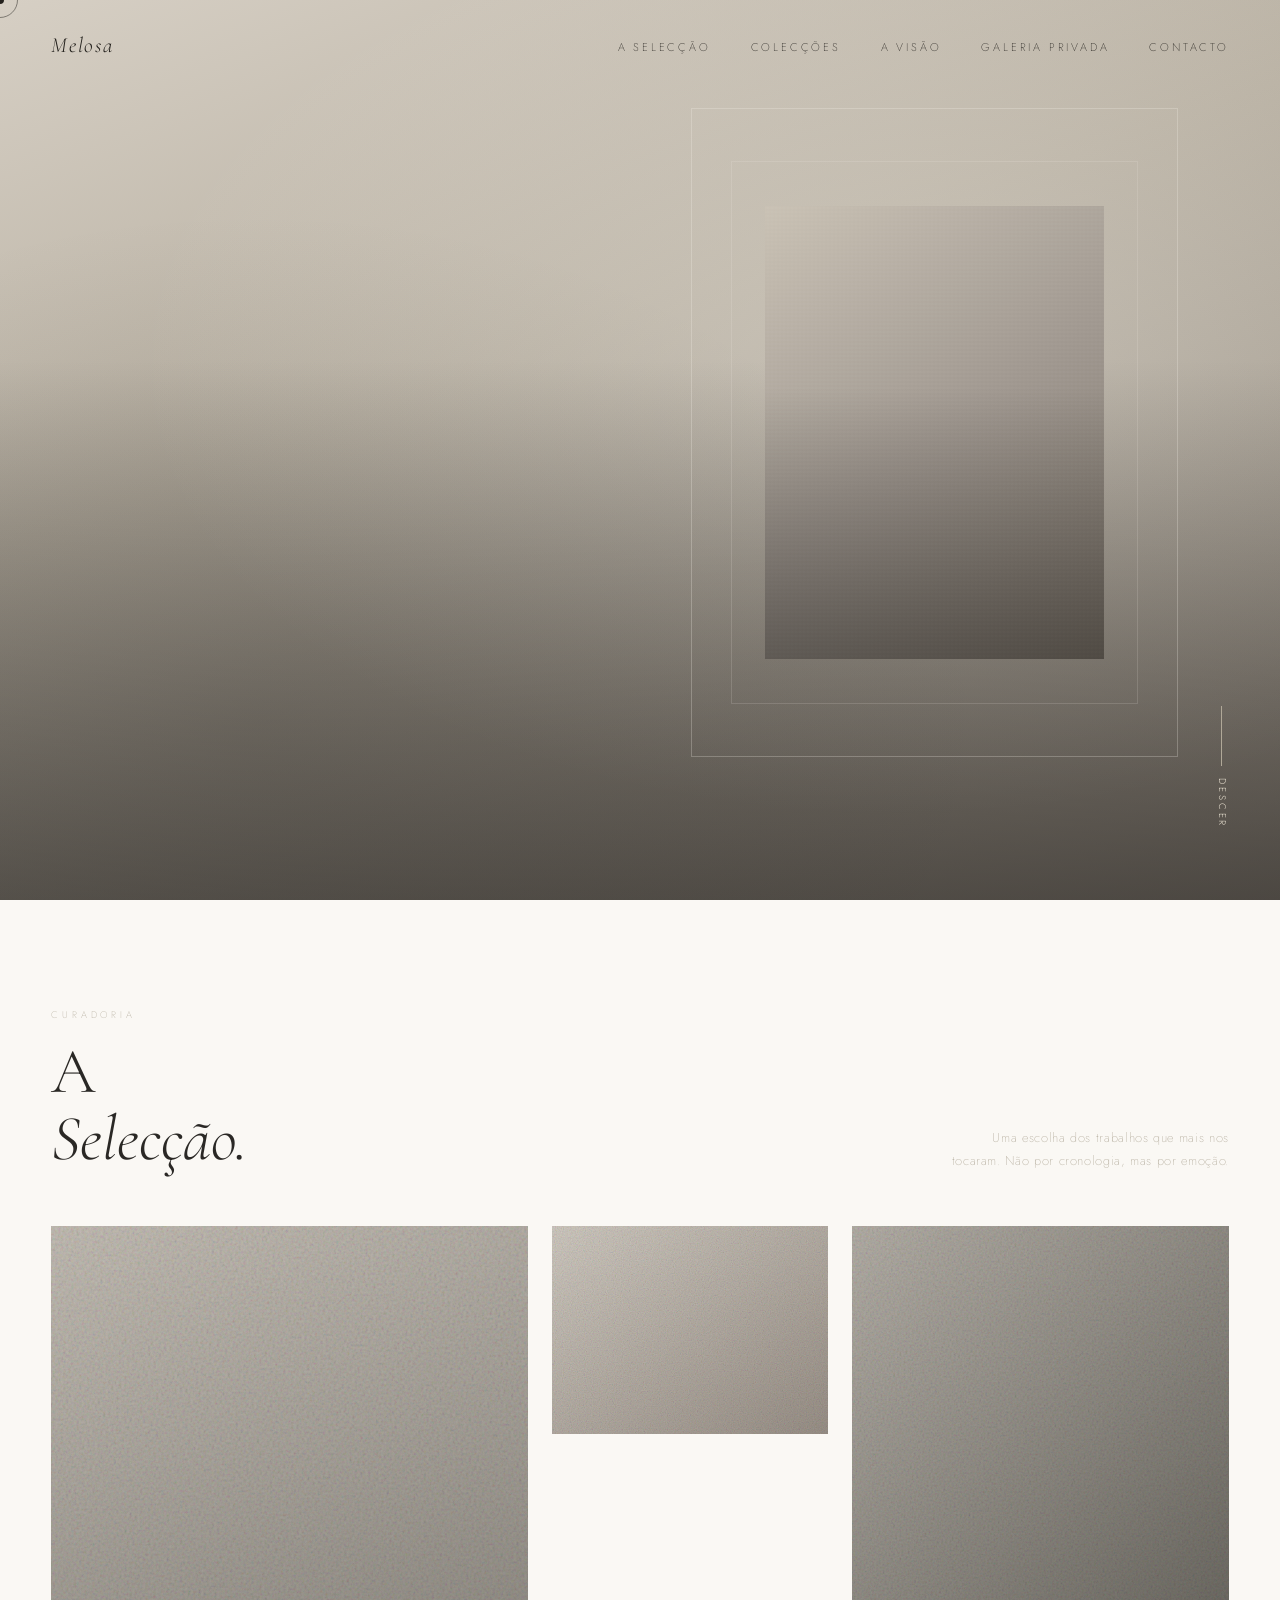
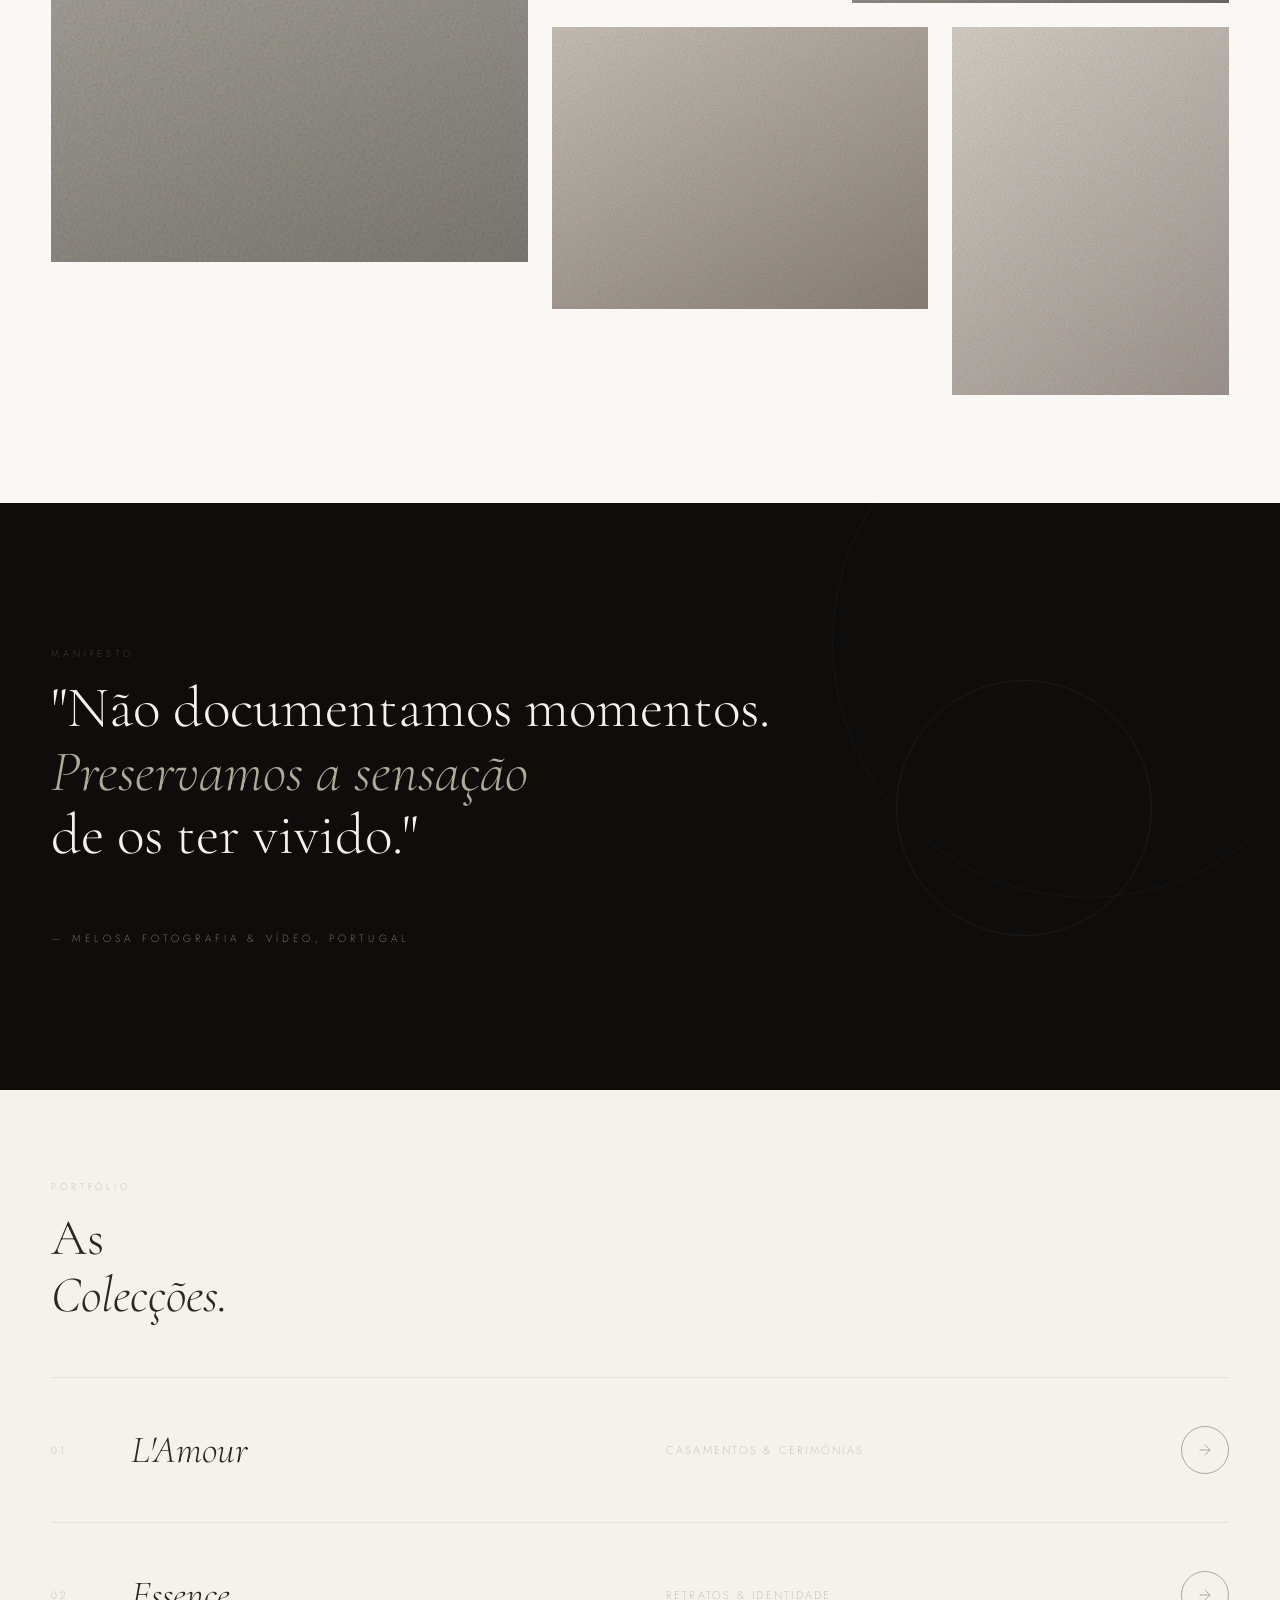
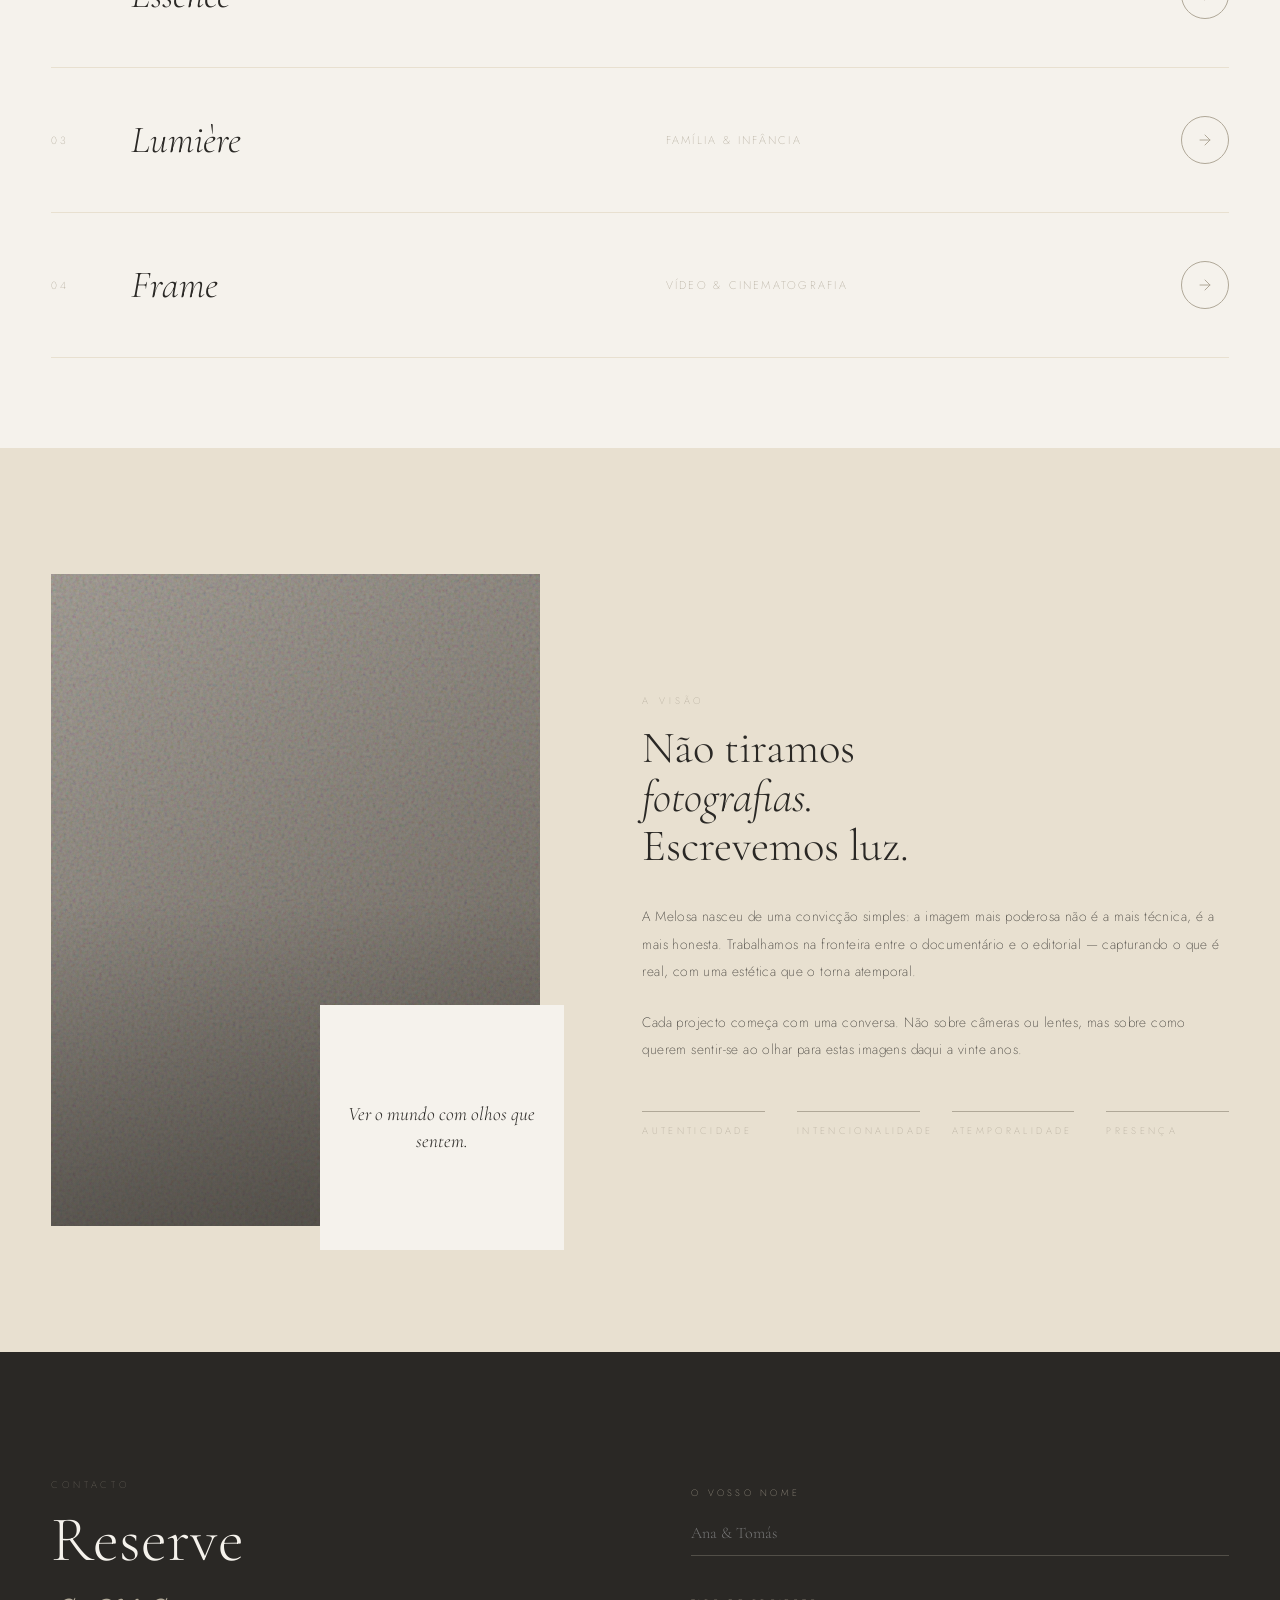
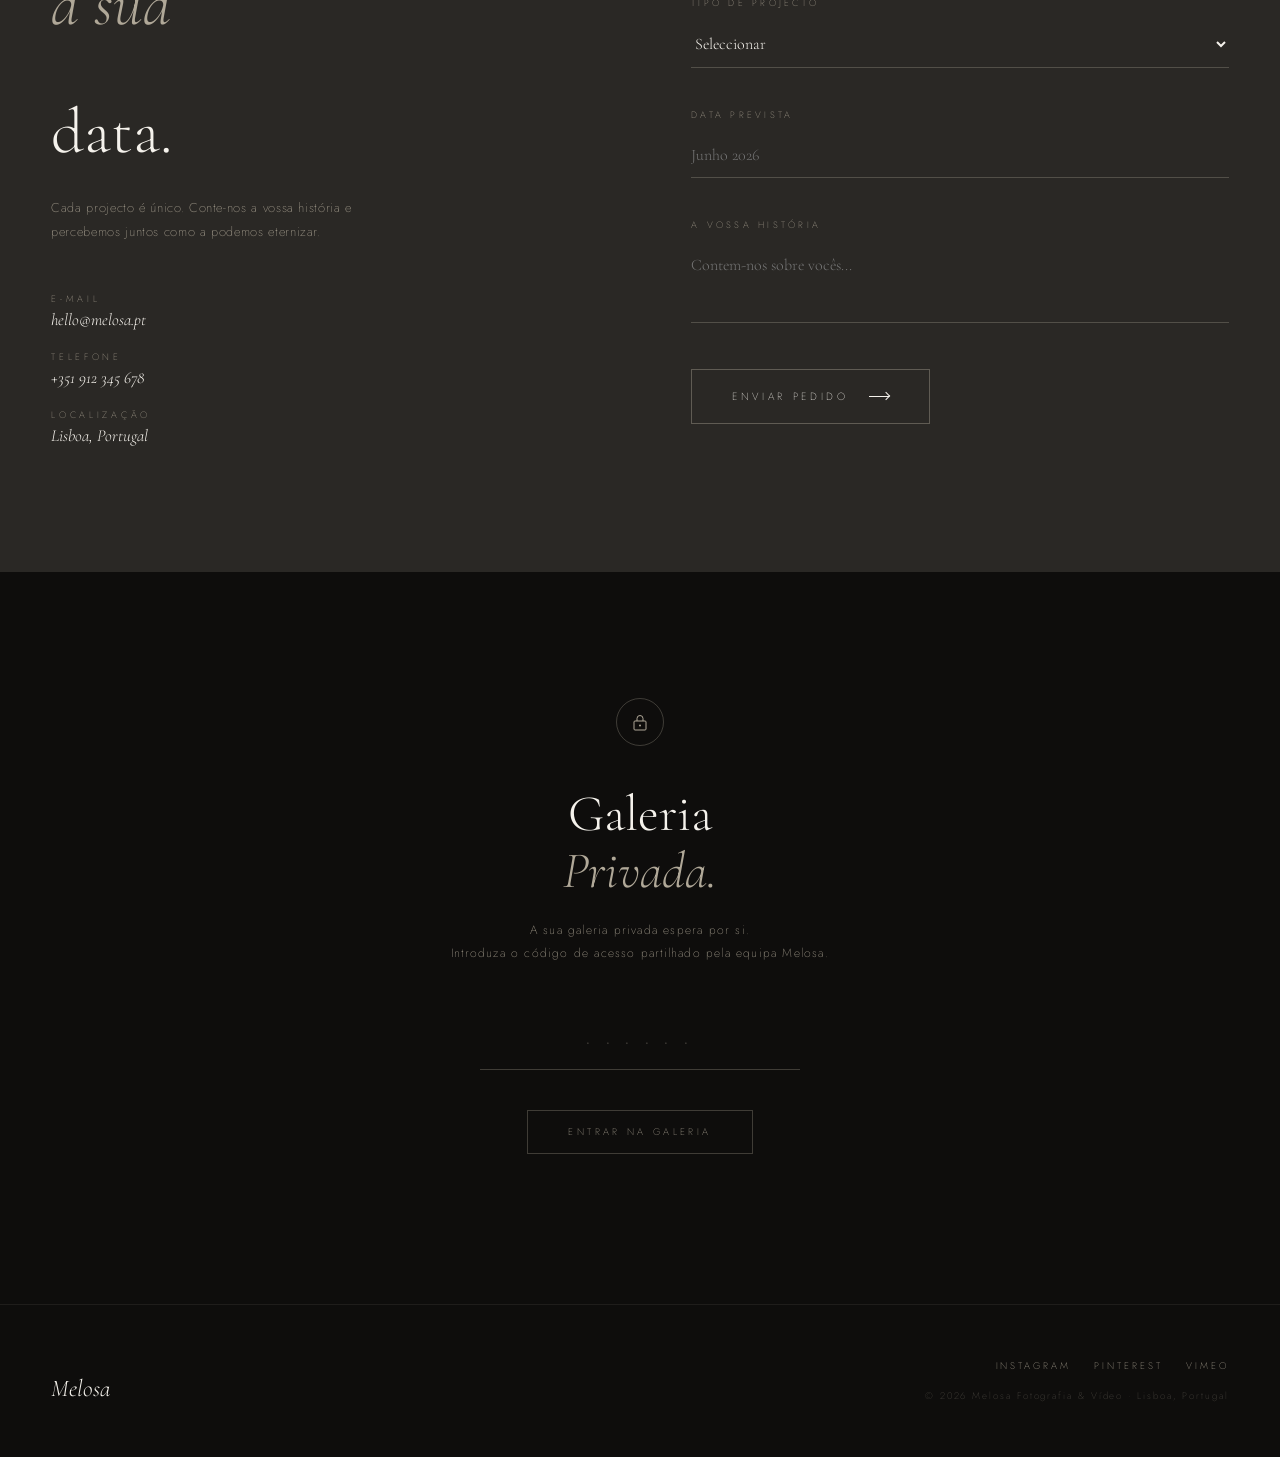
==== commit c3482eba: "Add files via upload" ====
--- a/index.html
+++ b/index.html
@@ -150,7 +150,7 @@
   </div>
 </section>
 
-<!-- COLECÇÕES / PORTFOLIO -->
+<!-- COLECÇÕES -->
 <section id="portfolio">
   <div class="collections-header reveal">
     <p class="section-label">Portfólio</p>
@@ -216,7 +216,7 @@
   </div>
 </section>
 
-<!-- A VISÃO / SOBRE -->
+<!-- A VISÃO -->
 <section id="visao">
   <div class="about-grid">
     <div class="about-visual reveal">
@@ -309,7 +309,7 @@
   </div>
 </section>
 
-<!-- GALERIA PRIVADA / COFRE -->
+<!-- GALERIA PRIVADA -->
 <section id="cofre">
   <div class="vault-inner">
     <div class="vault-icon">
@@ -357,33 +357,6 @@
   </div>
 </footer>
 
-<!-- ÁREA DE GESTÃO (BACKOFFICE) -->
-<button class="admin-toggle" id="adminToggle" title="Área de Gestão" aria-label="Área de Gestão">
-  <svg width="16" height="16" fill="none" viewBox="0 0 16 16">
-    <circle cx="8" cy="8" r="3" stroke="#b0a898" stroke-width="1"/>
-    <path d="M8 1v2M8 13v2M1 8h2M13 8h2M3.22 3.22l1.41 1.41M11.37 11.37l1.41 1.41M3.22 12.78l1.41-1.41M11.37 4.63l1.41-1.41" stroke="#b0a898" stroke-width="1" stroke-linecap="round"/>
-  </svg>
-</button>
-<div class="admin-panel" id="adminPanel">
-  <h4>Gestão — Galerias Privadas</h4>
-  <div class="admin-gallery-item">
-    <span class="admin-gallery-name">Ana &amp; Tomás</span>
-    <span class="admin-gallery-code">AMOR24</span>
-  </div>
-  <div class="admin-gallery-item">
-    <span class="admin-gallery-name">Sofia R.</span>
-    <span class="admin-gallery-code">ESS25A</span>
-  </div>
-  <div class="admin-gallery-item">
-    <span class="admin-gallery-name">Família Gomes</span>
-    <span class="admin-gallery-code">LUM25B</span>
-  </div>
-  <div class="admin-gallery-item" style="padding-top:1rem;border-top:1px solid rgba(176,168,152,0.1);margin-top:0.5rem">
-    <span style="font-family:var(--sans);font-size:0.6rem;font-weight:200;letter-spacing:0.2em;color:var(--stone)">Adicionar galeria</span>
-    <span class="admin-gallery-code" onclick="addGallery()" style="cursor:none">+ Nova</span>
-  </div>
-</div>
-
 <script>
   // ── CURSOR ──
   const cursor = document.getElementById('cursor');
@@ -391,14 +364,11 @@
   let mx = 0, my = 0, rx = 0, ry = 0;
   document.addEventListener('mousemove', e => {
     mx = e.clientX; my = e.clientY;
-    cursor.style.left = mx + 'px';
-    cursor.style.top  = my + 'px';
+    cursor.style.left = mx + 'px'; cursor.style.top = my + 'px';
   });
   function animateRing() {
-    rx += (mx - rx) * 0.12;
-    ry += (my - ry) * 0.12;
-    ring.style.left = rx + 'px';
-    ring.style.top  = ry + 'px';
+    rx += (mx - rx) * 0.12; ry += (my - ry) * 0.12;
+    ring.style.left = rx + 'px'; ring.style.top = ry + 'px';
     requestAnimationFrame(animateRing);
   }
   animateRing();
@@ -426,7 +396,7 @@
   }, { threshold: 0.12, rootMargin: '0px 0px -40px 0px' });
   reveals.forEach(el => io.observe(el));
 
-  // ── DADOS DAS GALERIAS ──
+  // ── GALERIAS (apenas leitura — gestão em admin.html) ──
   const galleries = {
     lamour:  { title: "L'Amour — Casamentos", count: 18 },
     essence: { title: "Essence — Retratos",   count: 12 },
@@ -448,53 +418,35 @@
     const data    = galleries[key];
     const overlay = document.getElementById('galleryOverlay');
     const grid    = document.getElementById('galleryGrid');
-    const title   = document.getElementById('galleryTitle');
-    title.textContent = data.title;
+    document.getElementById('galleryTitle').textContent = data.title;
     grid.innerHTML = '';
     const favs = new Set();
-
     for (let i = 0; i < data.count; i++) {
-      const ph = document.createElement('div');
+      const ph    = document.createElement('div');
       ph.className = 'gallery-photo';
-
-      const bg = document.createElement('div');
+      const bg    = document.createElement('div');
       bg.className = 'gallery-photo-bg';
       bg.style.background = gradients[i % gradients.length];
-
       const grain = document.createElement('div');
       grain.style.cssText = 'position:absolute;inset:0;opacity:0.35;background-image:url("data:image/svg+xml,%3Csvg viewBox=\'0 0 200 200\' xmlns=\'http://www.w3.org/2000/svg\'%3E%3Cfilter id=\'n\'%3E%3CfeTurbulence type=\'fractalNoise\' baseFrequency=\'0.8\' numOctaves=\'4\' stitchTiles=\'stitch\'/%3E%3C/filter%3E%3Crect width=\'100%25\' height=\'100%25\' filter=\'url(%23n)\' opacity=\'1\'/%3E%3C/svg%3E");mix-blend-mode:multiply;pointer-events:none';
-
       const inner = document.createElement('div');
       inner.style.cssText = 'position:absolute;inset:0;transition:transform 0.6s cubic-bezier(0.16,1,0.3,1)';
-      inner.appendChild(bg);
-      inner.appendChild(grain);
-
+      inner.appendChild(bg); inner.appendChild(grain);
       const fav = document.createElement('button');
       fav.className = 'gallery-fav';
       fav.innerHTML = '<svg viewBox="0 0 12 12" fill="none"><circle cx="6" cy="6" r="3" stroke="#b0a898" stroke-width="1"/></svg>';
       fav.addEventListener('click', (e) => {
         e.stopPropagation();
-        if (favs.has(i)) {
-          favs.delete(i);
-          fav.classList.remove('active');
-          fav.querySelector('circle').setAttribute('fill', 'none');
-        } else {
-          favs.add(i);
-          fav.classList.add('active');
-          fav.querySelector('circle').setAttribute('fill', '#2a2825');
-        }
+        if (favs.has(i)) { favs.delete(i); fav.classList.remove('active'); fav.querySelector('circle').setAttribute('fill','none'); }
+        else { favs.add(i); fav.classList.add('active'); fav.querySelector('circle').setAttribute('fill','#2a2825'); }
       });
-
-      ph.appendChild(inner);
-      ph.appendChild(fav);
+      ph.appendChild(inner); ph.appendChild(fav);
       grid.appendChild(ph);
     }
-
     overlay.style.display = 'flex';
     requestAnimationFrame(() => overlay.classList.add('visible'));
-
     document.getElementById('downloadBtn').onclick = () => {
-      alert(`${favs.size} foto(s) seleccionada(s) para transferência.\n(Funcionalidade completa disponível em produção)`);
+      alert(`${favs.size} foto(s) seleccionada(s) para transferência.`);
     };
   }
 
@@ -505,12 +457,7 @@
   });
 
   // ── GALERIA PRIVADA ──
-  const vaultCodes = {
-    'AMOR24': 'lamour',
-    'ESS25A': 'essence',
-    'LUM25B': 'lumiere',
-    'MELOSA': 'lamour'
-  };
+  const vaultCodes = { 'AMOR24':'lamour', 'ESS25A':'essence', 'LUM25B':'lumiere', 'MELOSA':'lamour' };
   function checkVaultCode() {
     const code = document.getElementById('vaultCode').value.trim().toUpperCase();
     const err  = document.getElementById('vaultError');
@@ -528,33 +475,9 @@
     if (e.key === 'Enter') checkVaultCode();
   });
 
-  // ── ÁREA DE GESTÃO ──
-  document.getElementById('adminToggle').addEventListener('click', () => {
-    document.getElementById('adminPanel').classList.toggle('open');
-  });
-  document.addEventListener('click', e => {
-    const panel  = document.getElementById('adminPanel');
-    const toggle = document.getElementById('adminToggle');
-    if (!panel.contains(e.target) && !toggle.contains(e.target)) {
-      panel.classList.remove('open');
-    }
-  });
-  function addGallery() {
-    const name = prompt('Nome da galeria:');
-    const code = prompt('Código de acesso:');
-    if (name && code) {
-      const panel = document.getElementById('adminPanel');
-      const item  = document.createElement('div');
-      item.className = 'admin-gallery-item';
-      item.innerHTML = `<span class="admin-gallery-name">${name}</span><span class="admin-gallery-code">${code.toUpperCase()}</span>`;
-      panel.insertBefore(item, panel.lastElementChild);
-    }
-  }
-
-  // ── EFEITO DE NAVEGAÇÃO ──
+  // ── NAVEGAÇÃO ──
   window.addEventListener('scroll', () => {
-    const nav = document.getElementById('mainNav');
-    nav.style.mixBlendMode = window.scrollY > 80 ? 'normal' : 'multiply';
+    document.getElementById('mainNav').style.mixBlendMode = window.scrollY > 80 ? 'normal' : 'multiply';
   });
 </script>
 </body>
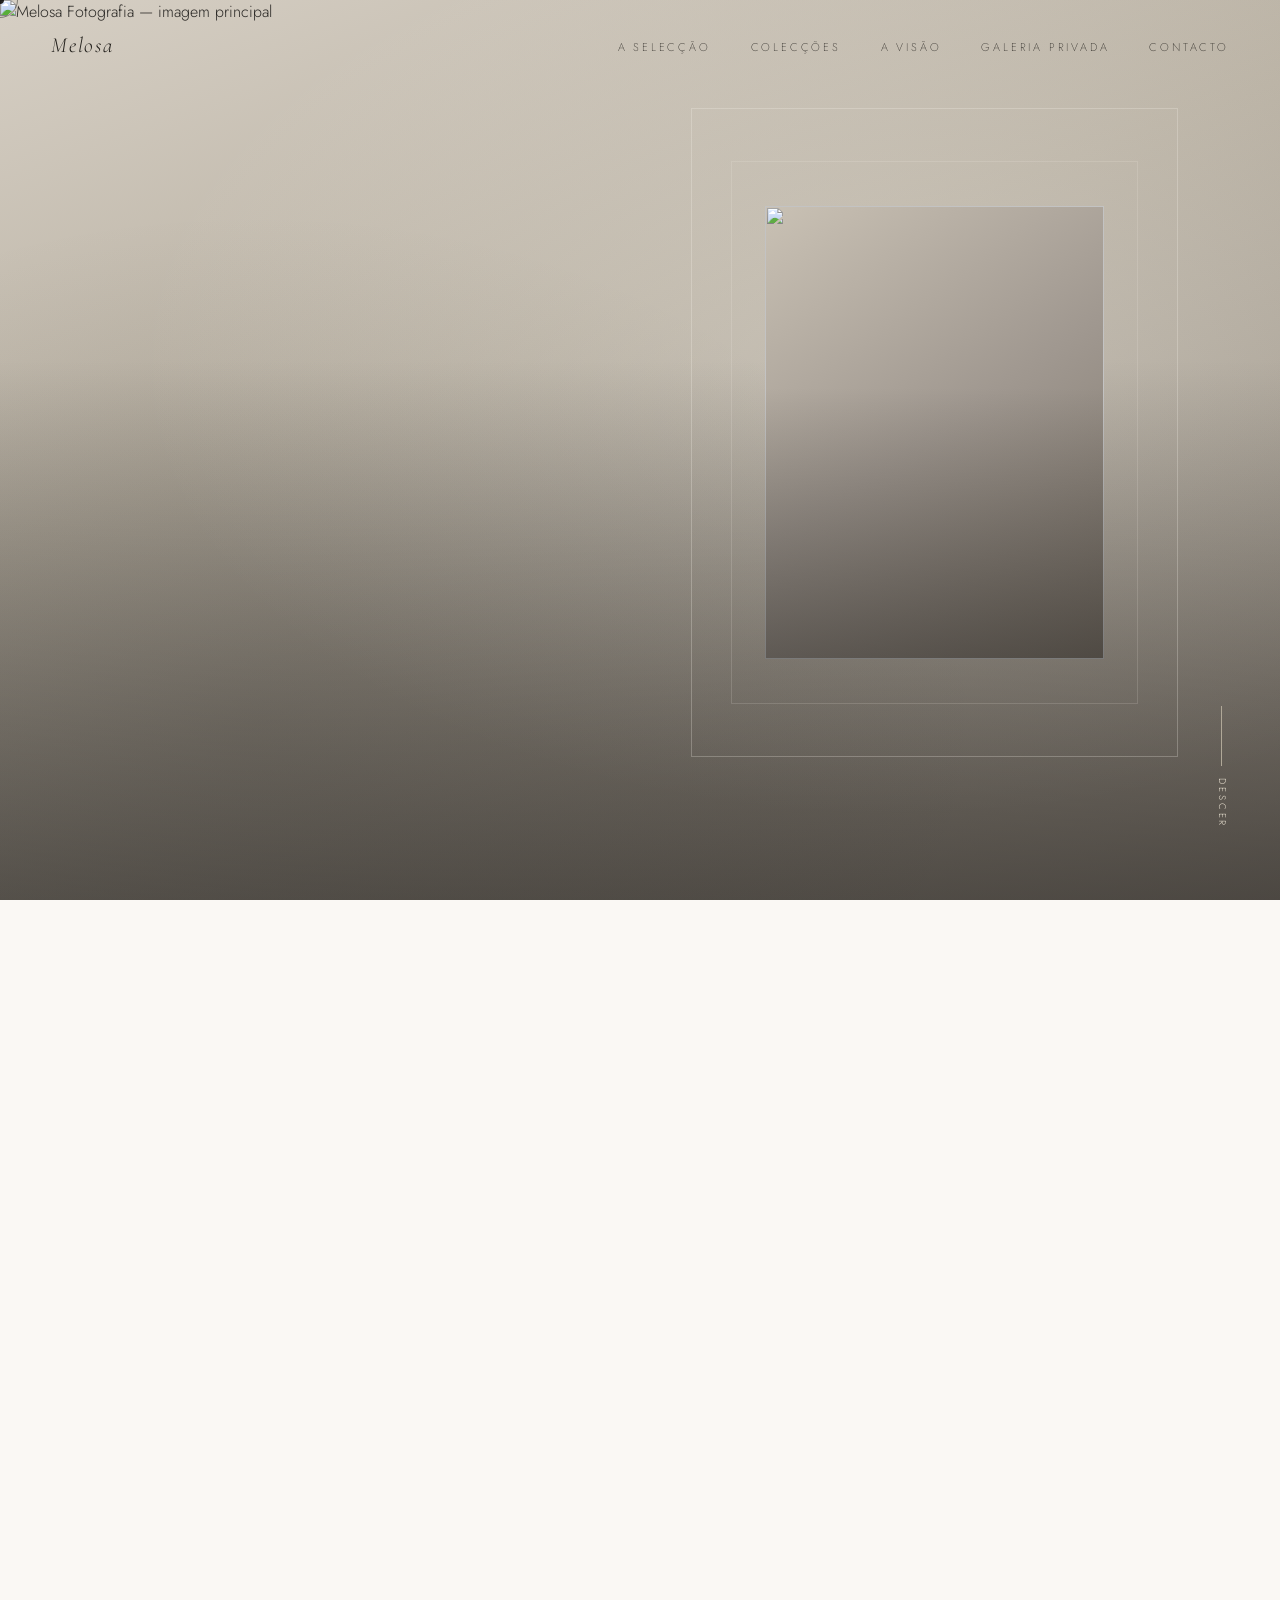
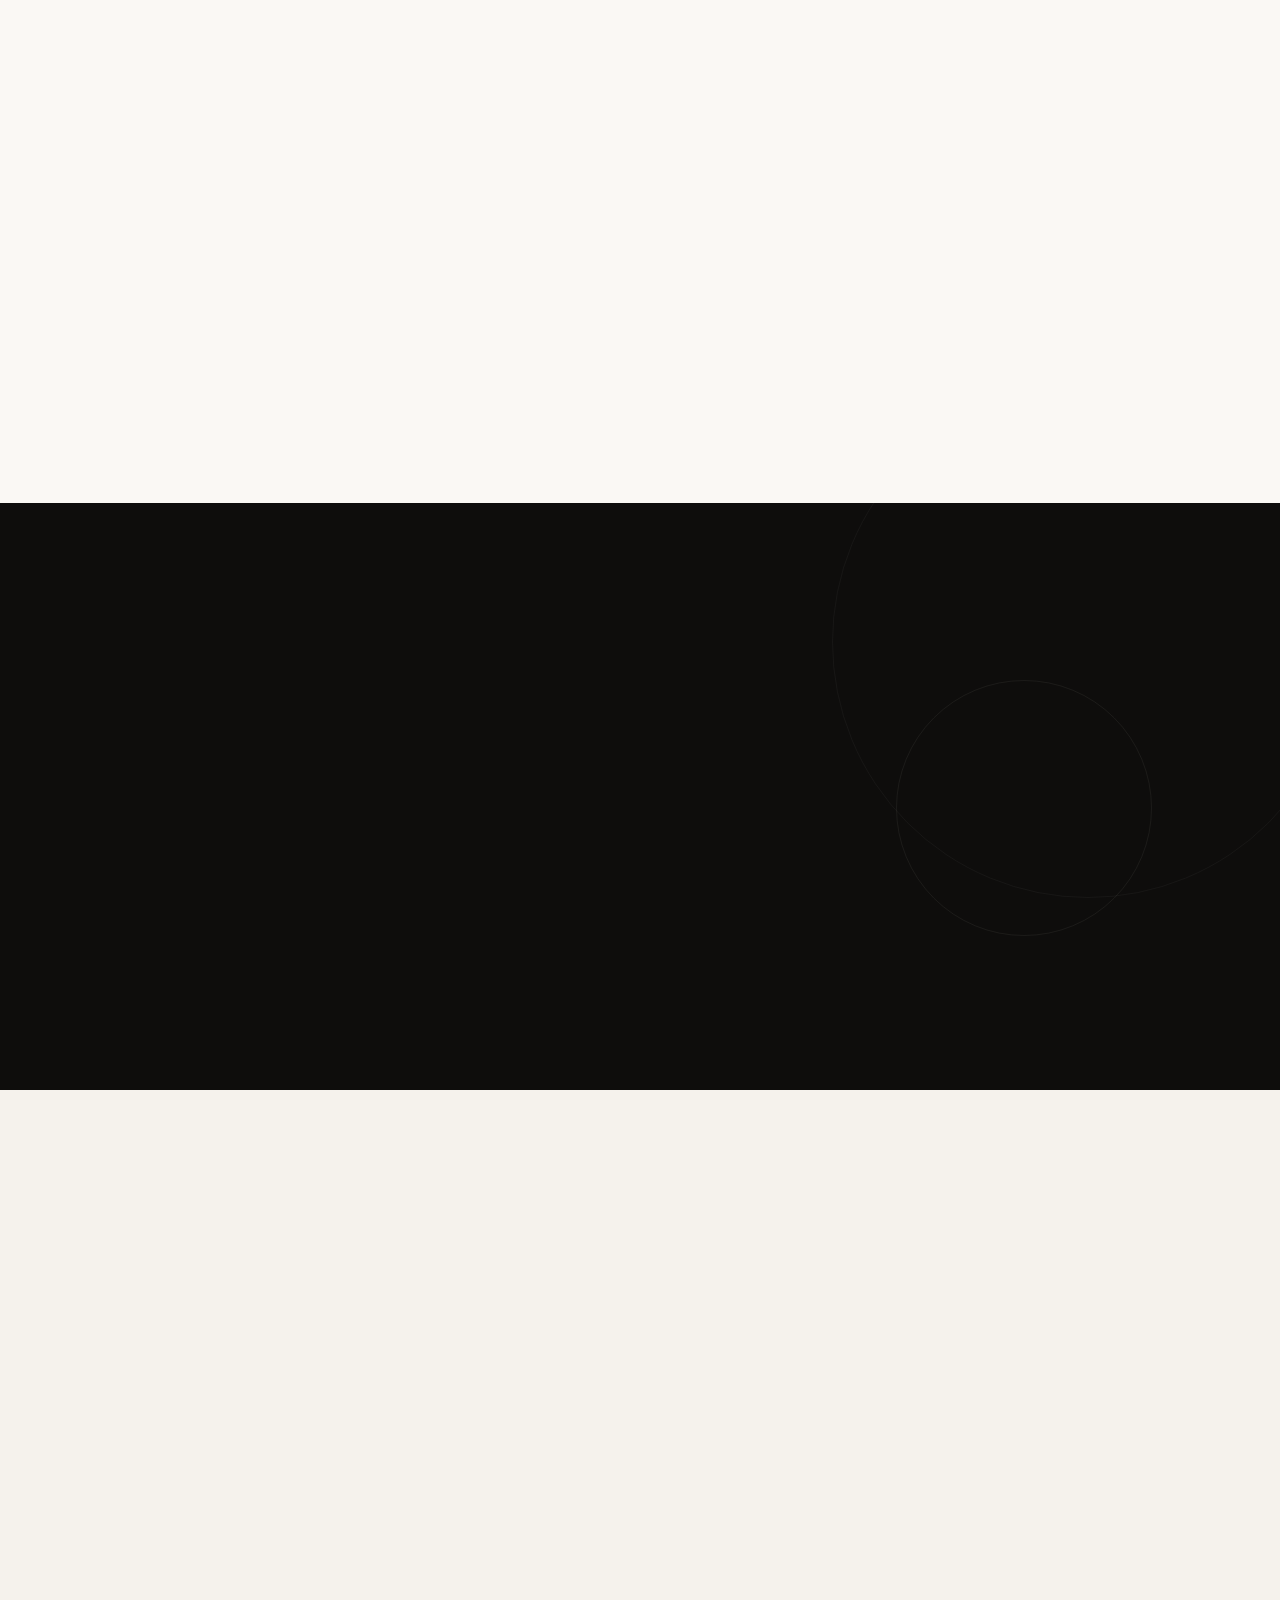
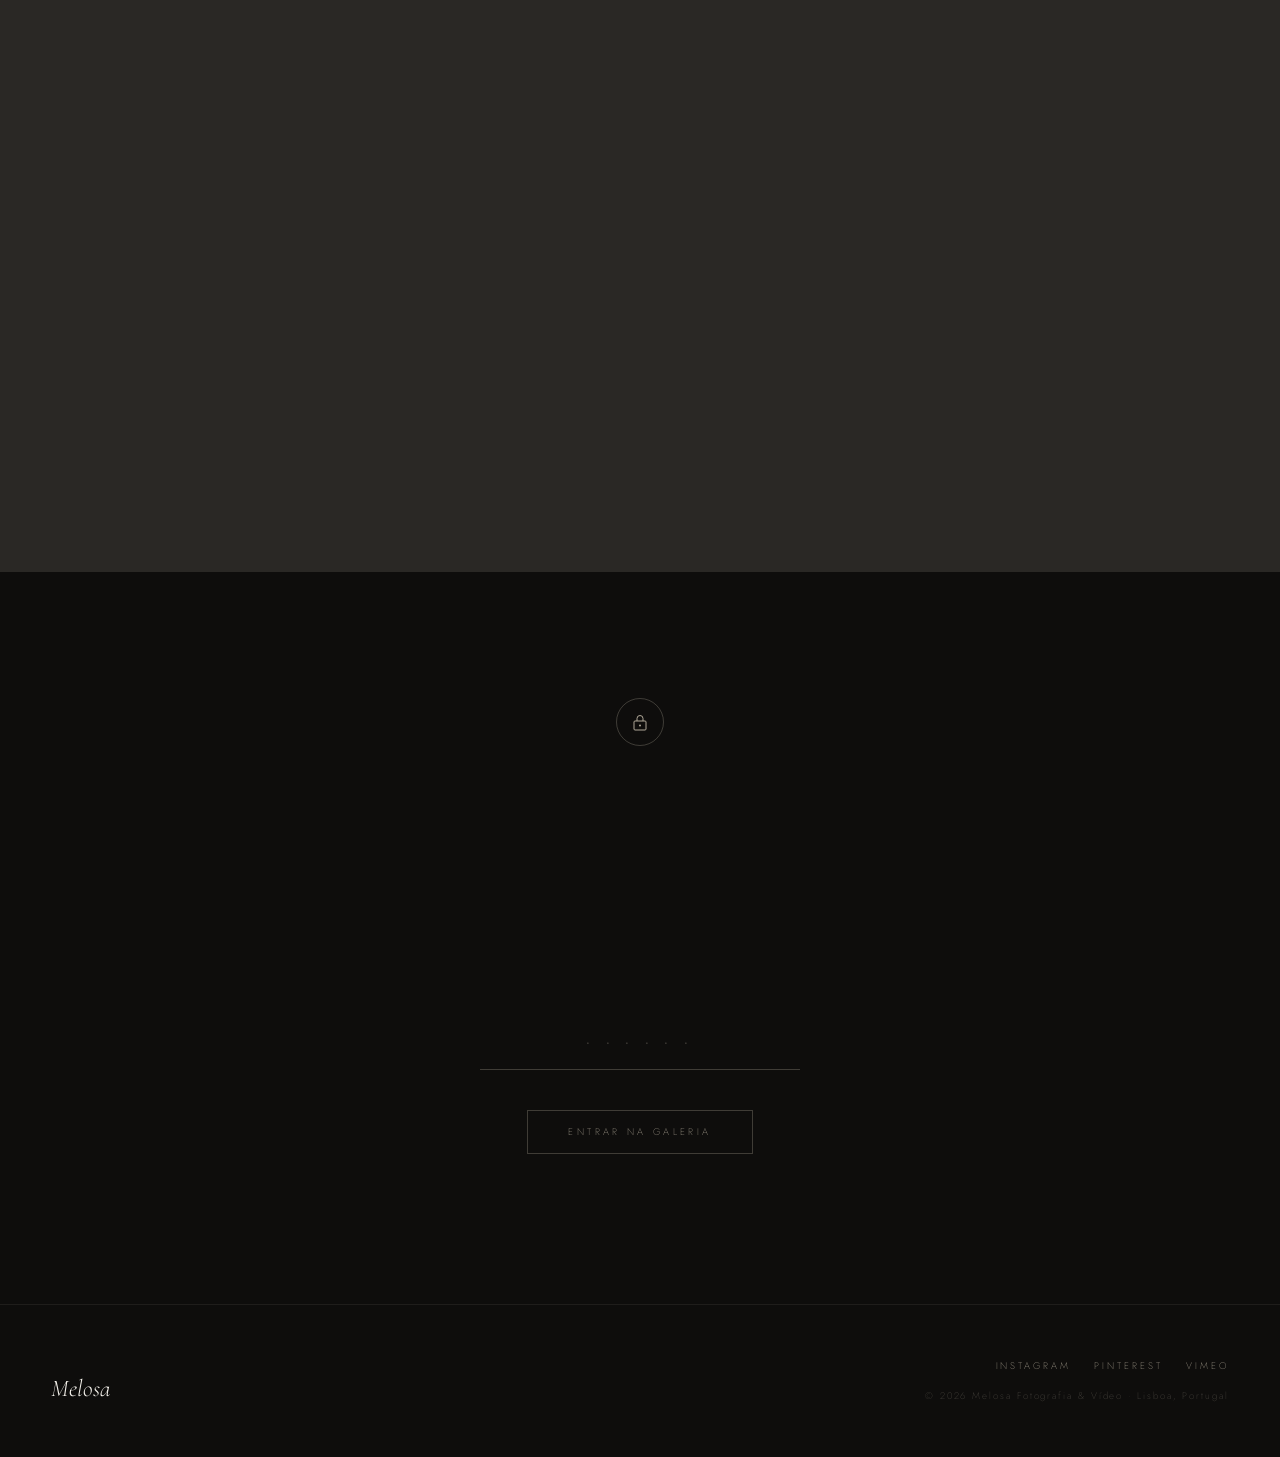
==== commit d638c48d: "Add files via upload" ====
--- a/index.html
+++ b/index.html
@@ -45,11 +45,22 @@
 
 <!-- INÍCIO / HERO -->
 <section id="inicio">
-  <div class="hero-bg"></div>
+  <div class="hero-bg">
+    <img
+      src="https://www.dropbox.com/scl/fi/mo7eh378duz5mm35bfgey/01-melosa.fotografia__DSC9771.jpg?rlkey=j70gi5jealv362bx2sr0i7jou&raw=1"
+      alt="Melosa Fotografia — imagem principal"
+      class="hero-bg-img"
+      loading="eager">
+  </div>
   <div class="hero-overlay"></div>
   <div class="hero-art">
     <div class="hero-art-inner">
-      <div class="hero-photo-sim"></div>
+      <img
+        src="https://www.dropbox.com/scl/fi/mo7eh378duz5mm35bfgey/01-melosa.fotografia__DSC9771.jpg?rlkey=j70gi5jealv362bx2sr0i7jou&raw=1"
+        alt=""
+        class="hero-art-img"
+        loading="eager"
+        aria-hidden="true">
     </div>
   </div>
   <div class="hero-content">
@@ -79,8 +90,8 @@
   <div class="edit-grid">
     <div class="edit-item reveal">
       <div class="edit-item-inner">
-        <div class="edit-item-bg"></div>
-        <div class="edit-item-grain"></div>
+        <img src="https://www.dropbox.com/scl/fi/bh27vg6o0ta9qrw28qv03/02-melosa.fotografia__DSC0199.jpg?rlkey=nllpxfhgimw1gdu6ets52tiv4&raw=1"
+             alt="Melosa Fotografia" class="edit-item-photo" loading="lazy">
       </div>
       <div class="edit-item-overlay"></div>
       <div class="edit-item-info">
@@ -90,8 +101,8 @@
     </div>
     <div class="edit-item reveal reveal-delay-1">
       <div class="edit-item-inner">
-        <div class="edit-item-bg"></div>
-        <div class="edit-item-grain"></div>
+        <img src="https://www.dropbox.com/scl/fi/6s8m13vqfvaexb1446vg3/03-melosa.fotografia__DSC0190.jpg?rlkey=lq3j89b273rzxmlzwbuchtjel&raw=1"
+             alt="Melosa Fotografia" class="edit-item-photo" loading="lazy">
       </div>
       <div class="edit-item-overlay"></div>
       <div class="edit-item-info">
@@ -101,8 +112,8 @@
     </div>
     <div class="edit-item reveal reveal-delay-2">
       <div class="edit-item-inner">
-        <div class="edit-item-bg"></div>
-        <div class="edit-item-grain"></div>
+        <img src="https://www.dropbox.com/scl/fi/0fcl9aj64oyqsybmoczc1/05-melosa.fotografia__DSC9117.jpg?rlkey=hvkvlrf68znte0dg0t1imm2y0&raw=1"
+             alt="Melosa Fotografia" class="edit-item-photo" loading="lazy">
       </div>
       <div class="edit-item-overlay"></div>
       <div class="edit-item-info">
@@ -112,8 +123,8 @@
     </div>
     <div class="edit-item reveal reveal-delay-1">
       <div class="edit-item-inner">
-        <div class="edit-item-bg"></div>
-        <div class="edit-item-grain"></div>
+        <img src="https://www.dropbox.com/scl/fi/teboy3s7ze4mfrf47q1ni/08-melosa.fotografia_DSC00979.jpg?rlkey=3egobqg4yaetacmm95jdkais5&raw=1"
+             alt="Melosa Fotografia" class="edit-item-photo" loading="lazy">
       </div>
       <div class="edit-item-overlay"></div>
       <div class="edit-item-info">
@@ -123,8 +134,8 @@
     </div>
     <div class="edit-item reveal reveal-delay-2">
       <div class="edit-item-inner">
-        <div class="edit-item-bg"></div>
-        <div class="edit-item-grain"></div>
+        <img src="https://www.dropbox.com/scl/fi/d4vwovjk0yxrjzs1rtvni/09-melosa.fotografia_DSC07634.jpg?rlkey=jn88fg7ziq2rrt5884ekh9p7e&raw=1"
+             alt="Melosa Fotografia" class="edit-item-photo" loading="lazy">
       </div>
       <div class="edit-item-overlay"></div>
       <div class="edit-item-info">
@@ -266,7 +277,7 @@
       <div class="contact-info reveal reveal-delay-2">
         <div class="contact-info-item">
           <span class="contact-info-label">E-mail</span>
-          <span class="contact-info-val">hello@melosa.pt</span>
+          <span class="contact-info-val"><a href="/cdn-cgi/l/email-protection" class="__cf_email__" data-cfemail="aac2cfc6c6c5eac7cfc6c5d9cb84dade">[email&#160;protected]</a></span>
         </div>
         <div class="contact-info-item">
           <span class="contact-info-label">Telefone</span>
@@ -357,7 +368,7 @@
   </div>
 </footer>
 
-<script>
+<script data-cfasync="false" src="/cdn-cgi/scripts/5c5dd728/cloudflare-static/email-decode.min.js"></script><script>
   // ── CURSOR ──
   const cursor = document.getElementById('cursor');
   const ring   = document.getElementById('cursorRing');
@@ -472,13 +483,4 @@
     }
   }
   document.getElementById('vaultCode').addEventListener('keydown', e => {
-    if (e.key === 'Enter') checkVaultCode();
-  });
-
-  // ── NAVEGAÇÃO ──
-  window.addEventListener('scroll', () => {
-    document.getElementById('mainNav').style.mixBlendMode = window.scrollY > 80 ? 'normal' : 'multiply';
-  });
-</script>
-</body>
-</html>
+    if (e.key === 'Enter') checkVaultC
--- a/melosa.css
+++ b/melosa.css
@@ -259,6 +259,29 @@
   position: absolute; inset: 0; opacity: 0.4;
   background-image: url("data:image/svg+xml,%3Csvg viewBox='0 0 200 200' xmlns='http://www.w3.org/2000/svg'%3E%3Cfilter id='n'%3E%3CfeTurbulence type='fractalNoise' baseFrequency='0.9' numOctaves='4' stitchTiles='stitch'/%3E%3C/filter%3E%3Crect width='100%25' height='100%25' filter='url(%23n)' opacity='1'/%3E%3C/svg%3E");
   mix-blend-mode: multiply;
+}
+.edit-item-photo {
+  position: absolute; inset: 0;
+  width: 100%; height: 100%;
+  object-fit: cover; object-position: center;
+  transition: transform 0.9s cubic-bezier(0.16, 1, 0.3, 1);
+  display: block;
+}
+.edit-item:hover .edit-item-photo { transform: scale(1.04); }
+
+/* ── HERO COM FOTOGRAFIA REAL ── */
+.hero-bg-img {
+  position: absolute; inset: 0;
+  width: 100%; height: 100%;
+  object-fit: cover; object-position: center;
+  display: block;
+}
+.hero-art-img {
+  position: absolute; inset: 0;
+  width: 100%; height: 100%;
+  object-fit: cover; object-position: center;
+  display: block;
+  filter: grayscale(15%) contrast(1.05);
 }
 .edit-item-overlay {
   position: absolute; inset: 0;
